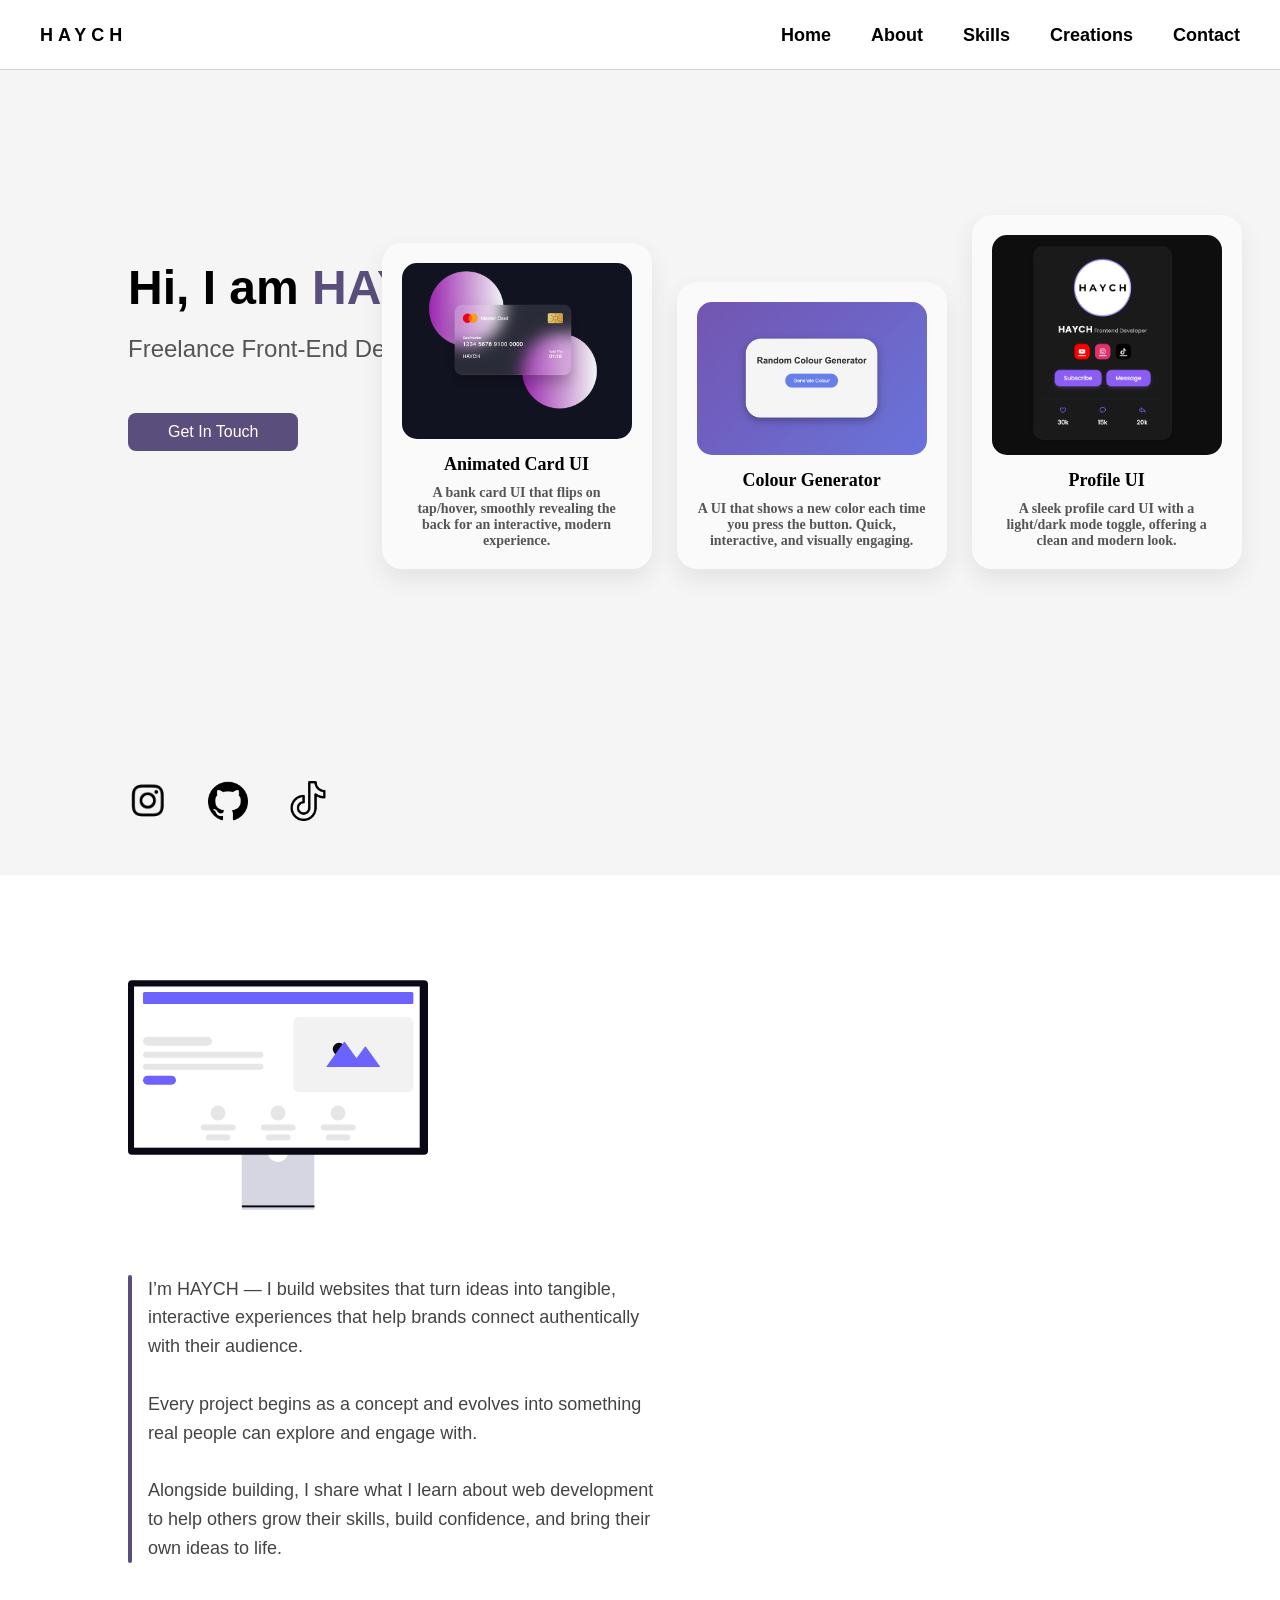
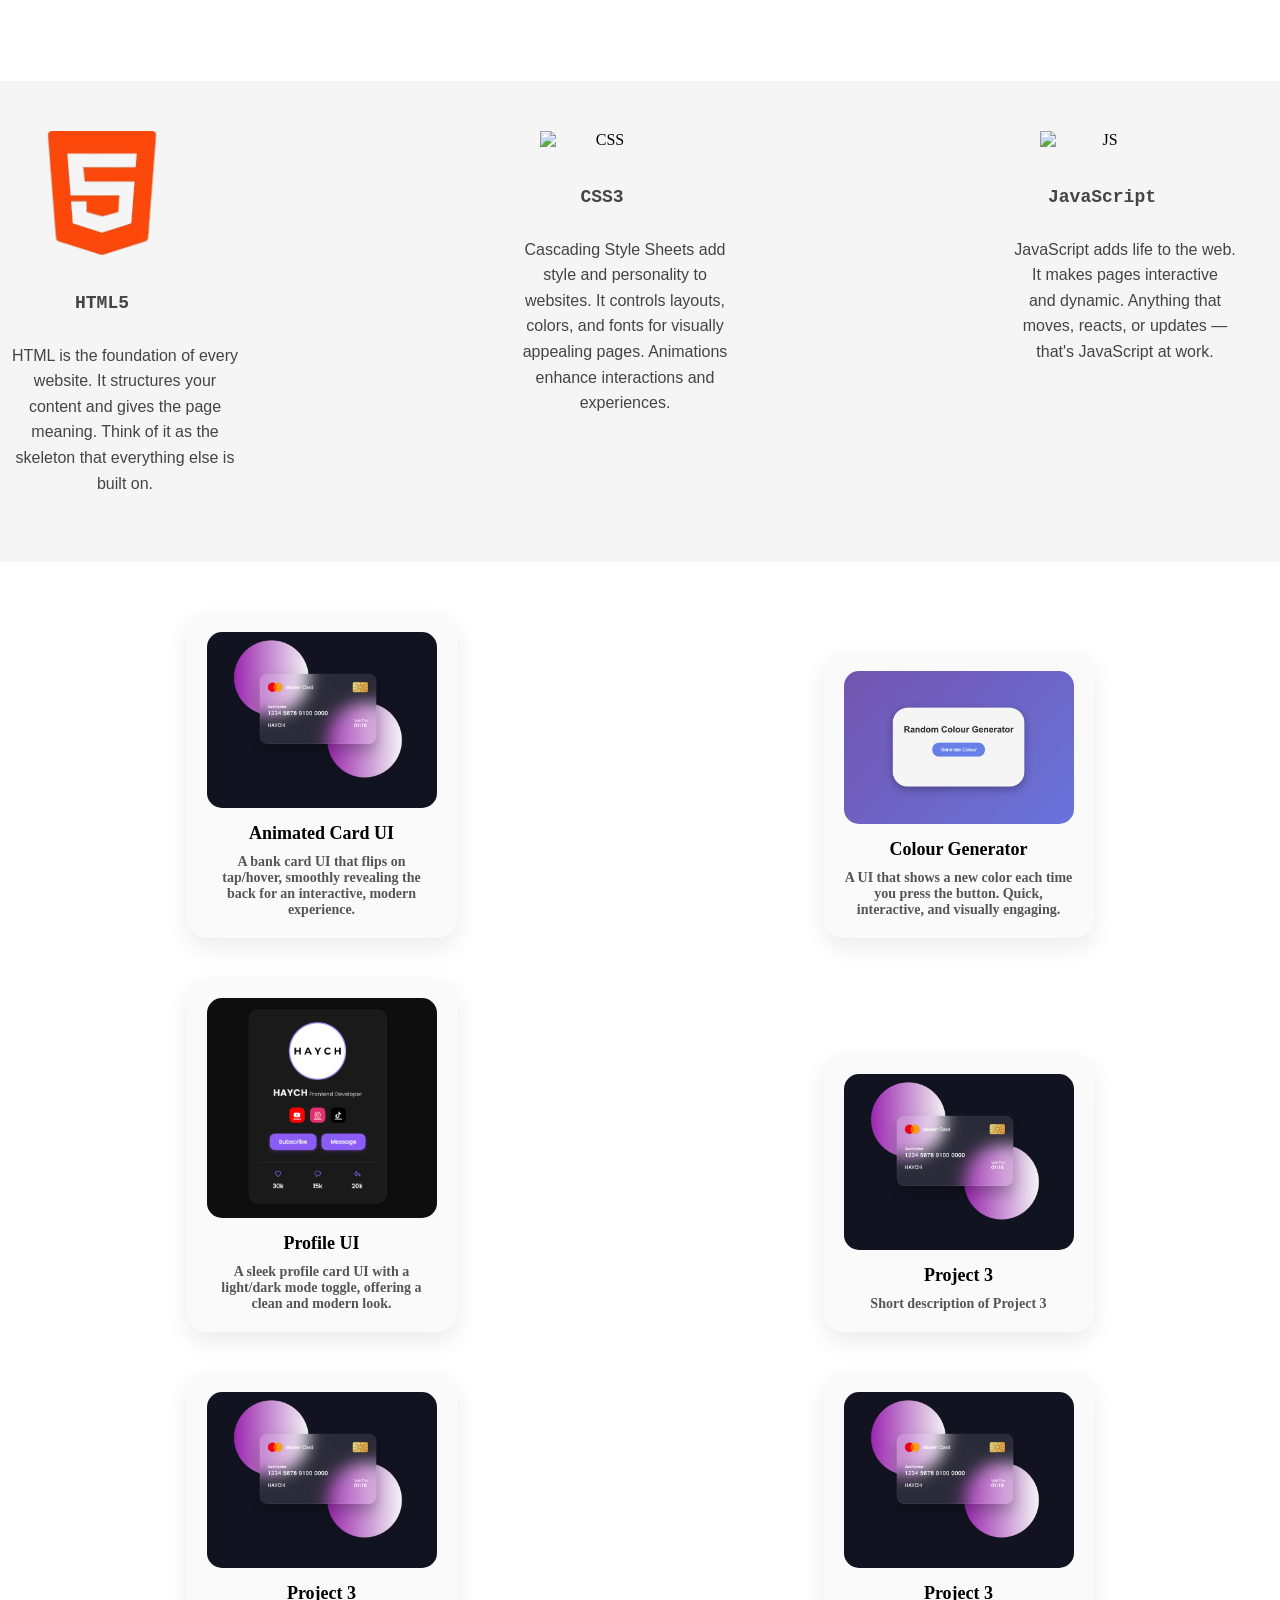
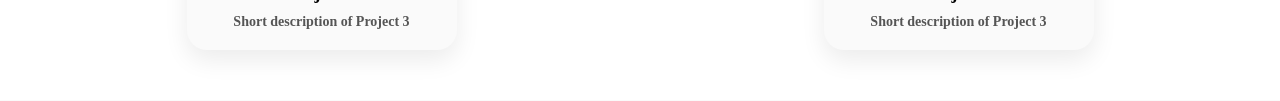
==== index.html @ c866b735 "reverted changes" ====
<!DOCTYPE html>
<html lang="en">
<head>
    <meta charset="UTF-8">
    <meta name="viewport" content="width=device-width, initial-scale=1.0">
    <link rel="stylesheet" href="styles.css">
    <title>Haych's Portfolio</title>
    <script src="script.js" defer></script>
</head>
<body>
    <nav class="navbar">
  <div class="logo">
   <a href="index.html"><div class="haych">HAYCH</div></a>
  </div>

  <ul class="nav-links">
    <li><a href="index.html">Home</a></li>
    <li><a href="#about">About</a></li>
    <li><a href="#skills">Skills</a></li>
    <li><a href="#creations">Creations</a></li>
    <li><a href="https://www.instagram.com/_.haychh1?igsh=MWJzdzMyZzEyemtieA%3D%3D&utm_source=qr">Contact</a></li>
  </ul>

  <!-- Mobile only -->
  <div class="hamburger">
    ☰
  </div>
</nav>

  <section id="hero">
  <div class="hero-text">
    <h1>Hi, I am <span style="color: #5A4E7C;">HAYCH</span></h1>
    <h2>Freelance Front-End Developer</h2>
    <a href=mailto:haychhh21@gmail.com class="contact-btn">Get In Touch</a>
  </div>

<section id="projects-section">
  <div class="projects-container">
    <div class="project-card">
      <a href="https://flipping-card-design.netlify.app/" target="_blank">
        <img src="/images/project1.png" alt="Project 1">
      </a>
      <h3>Animated Card UI</h3>
       <p>A bank card UI that flips on tap/hover, smoothly revealing the back for an interactive, modern experience.</p>
    </div>

    <div class="project-card">
      <a href="https://uicolourgen.netlify.app" target="_blank">
        <img src="/images/ui-colour-gen.png" alt="Project 2">
      </a>
      <h3>Colour Generator</h3>
       <p>A UI that shows a new color each time you press the button. Quick, interactive, and visually engaging.</p>
    </div>

    <div class="project-card">
      <a href="https://profile-cardui.netlify.app/" target="_blank">
        <img src="/images/project3.png" alt="Project 3">
      </a>
      <h3>Profile UI</h3>
       <p>A sleek profile card UI with a light/dark mode toggle, offering a clean and modern look.</p>
    </div>
  </div>
</section>

<section id="socials">
  <a href="https://www.instagram.com/_.haychh1?igsh=MWJzdzMyZzEyemtieA%3D%3D&utm_source=qr" target="_blank" class="social-icon">
    <img src="/images/ig.png" alt="Instagram">
  </a>
  <a href="https://github.com/haych21" target="_blank" class="social-icon">
    <img src="/images/github.png" alt="GitHub">
  </a>
  <a href="https://www.tiktok.com/@haychhh.1?_r=1&_t=ZN-91kSwAE8n1q" target="_blank" class="social-icon">
    <img src="/images/tiktok.png" alt="TikTok">
  </a>
</section>
</section>


<section id="about">
  <div class="about-container">

    <!-- LEFT SIDE ABOUT TEXT -->
    <div class="about-text">
      <img src="images/about.svg" alt="">

   <p>
    I’m HAYCH — I build websites that turn ideas into tangible,<br> 
    interactive experiences that help brands connect authentically<br> 
    with their audience.<br><br>

    Every project begins as a concept and evolves into something<br> real 
    people can explore and engage with.<br><br>

    Alongside building, I share what I learn about web development<br> to 
    help others grow their skills, build confidence, and bring their<br> 
    own ideas to life.
</p>
    </div>

    <!-- RIGHT SIDE: FINAL MISSION CARD -->
    <div class="about-card">
      <h3>My Mission</h3>
       <span class="ikigai">生き甲斐</span>
      <p>
        Creating tools, websites, and content that help people learn 
        real web development skills — empowering them to build 
        a life with more freedom, creativity, and possibilities.
        I aim to guide beginners, inspire brands to be 
        authentic, and foster a community of creators 
        who can confidently bring ideas to life. 
      </p>
    </div>
     
  </div>
  
</section>

<section id="skills">
  <div class="skills-inner">
    <div class="skill-block">
      <div class="skill-icon">
        <img src="images/html-5.png" alt="HTML">
        <p>HTML5</p>
      </div>
      <p class="skill-desc">HTML is the foundation of every website.
        It structures your content and gives the page meaning.
        Think of it as the skeleton that everything else is built on.
      </p>
    </div>

    <div class="skill-block">
      <div class="skill-icon">
        <img src="images/css-3.png" alt="CSS">
        <p>CSS3</p>
      </div>
      <p class="skill-desc">Cascading Style Sheets add style and personality to websites. 
        It controls layouts, colors, and fonts for visually appealing pages. 
        Animations enhance interactions and experiences.</p>
    </div>

    <div class="skill-block">
      <div class="skill-icon">
        <img src="images/js.png" alt="JS">
        <p>JavaScript</p>
      </div>
      <p class="skill-desc">JavaScript adds life to the web.
        It makes pages interactive<br> and dynamic.
        Anything that moves, reacts, or updates — that's JavaScript at work.
      </p>
    </div>
  </div>
</section>

<section id="creations">
  <div class="creations-container">
    <div class="creation-card">
      <a href="https://flipping-card-design.netlify.app/" target="_blank">
        <img src="/images/project1.png" alt="Project 1">
      </a>
      <h3>Animated Card UI</h3>
       <p>A bank card UI that flips on tap/hover, smoothly revealing the back for an interactive, modern experience.</p>
    </div>

    <div class="creation-card">
      <a href="https://uicolourgen.netlify.app" target="_blank">
        <img src="/images/ui-colour-gen.png" alt="Project 2">
      </a>
      <h3>Colour Generator</h3>
       <p>A UI that shows a new color each time you press the button. Quick, interactive, and visually engaging.</p>
    </div>

    <div class="creation-card">
      <a href="https://profile-cardui.netlify.app/" target="_blank">
        <img src="images/project3.png" alt="Project 3">
      </a>
      <h3>Profile UI</h3>
        <p>A sleek profile card UI with a light/dark mode toggle, offering a clean and modern look.</p>
    </div>

    <div class="creation-card">
      <a href="https://project3.com" target="_blank">
        <img src="images/project1.png" alt="Project 3">
      </a>
      <h3>Project 3</h3>
      <p>Short description of Project 3</p>
    </div>

    <div class="creation-card">
      <a href="https://project3.com" target="_blank">
        <img src="images/project1.png" alt="Project 3">
      </a>
      <h3>Project 3</h3>
      <p>Short description of Project 3</p>
    </div>

    <div class="creation-card">
      <a href="https://project3.com" target="_blank">
        <img src="images/project1.png" alt="Project 3">
      </a>
      <h3>Project 3</h3>
      <p>Short description of Project 3</p>
    </div>

  </div>
</section>


<script>
/* ---------------------------------
   HAMBURGER MENU TOGGLE
----------------------------------*/
document.addEventListener('DOMContentLoaded', () => {
  const hamburger = document.querySelector('.hamburger');
  const navLinks = document.querySelector('.nav-links');

  hamburger.addEventListener('click', () => {
    navLinks.classList.toggle('mobile-active');
  });
});

/* ---------------------------------
   PROJECT CARD HOVER EFFECT
----------------------------------*/
const cards = document.querySelectorAll('.project-card');

cards.forEach(card => {
  card.addEventListener('mouseenter', () => {
    cards.forEach(c => c.style.opacity = (c === card ? '1' : '0.6'));
    card.style.transform = 'scale(1.05)';
    card.style.boxShadow = '0 20px 50px rgba(90, 78, 124, 0.5)';
  });

  card.addEventListener('mouseleave', () => {
    cards.forEach(c => c.style.opacity = '1');
    card.style.transform = 'scale(1)';
    card.style.boxShadow = '0 10px 25px rgba(0,0,0,0.08)';
  });

});

/* ---------------------------------
   ABOUT SECTION SCROLL + HOVER (Bidirectional)
----------------------------------*/
const rightCard = document.querySelector('.about-card');
const leftText = document.querySelector('.about-text p');
const aboutImage = document.querySelector('.about-text img');

let isHovering = false;

function updateRightCardTransform() {
  const scrollX = rightCard.dataset.scrollState === "in" ? 0 : 50;
  const hoverY = isHovering ? -10 : 0;
  const scale = isHovering ? 1.05 : 1;
  rightCard.style.transform = `translateX(${scrollX}px) translateY(${hoverY}px) scale(${scale})`;
}

const observerOptions = { threshold: 0.2 };

const aboutObserver = new IntersectionObserver(entries => {
  entries.forEach(entry => {
    const target = entry.target;

    if(entry.isIntersecting){
      if(target === leftText){
        target.style.opacity = "1";
        target.style.transform = "translateX(0)";
        target.style.transition = "transform 0.6s ease, opacity 0.6s ease";
      }

      if(target === aboutImage){
        target.style.opacity = "1";
        target.style.transform = "translateY(0)";
        target.style.transition = "transform 0.6s ease, opacity 0.6s ease";
      }

      if(target === rightCard){
        rightCard.dataset.scrollState = "in";
        rightCard.style.opacity = "1";
      }

    } else {
      if(target === leftText){
        target.style.opacity = "0";
        target.style.transform = "translateX(-50px)";
      }

      if(target === aboutImage){
        target.style.opacity = "0";
        target.style.transform = "translateY(-30px)";
      }

      if(target === rightCard){
        rightCard.dataset.scrollState = "out";
        rightCard.style.opacity = "0";
      }
    }

    updateRightCardTransform();
  });
}, observerOptions);

aboutObserver.observe(rightCard);
aboutObserver.observe(leftText);
aboutObserver.observe(aboutImage);

rightCard.addEventListener('mouseenter', () => {
  isHovering = true;
  rightCard.style.boxShadow = '0 20px 50px rgba(90, 78, 124, 0.5)';
  updateRightCardTransform();
});

rightCard.addEventListener('mouseleave', () => {
  isHovering = false;
  rightCard.style.boxShadow = '0 10px 25px rgba(0,0,0,0.1)';
  updateRightCardTransform();
});

/* ---------------------------------
   SKILLS SECTION ANIMATION + HOVER
----------------------------------*/
const skillBlocks = document.querySelectorAll('.skill-block');

skillBlocks.forEach(block => {
  const icon = block.querySelector('.skill-icon');
  const desc = block.querySelector('.skill-desc');

  icon.style.opacity = "0";
  icon.style.transform = "translateY(50px)";
  icon.style.transition = "transform 0.6s ease, opacity 0.6s ease";

  if(desc){
    desc.style.opacity = "0";
    desc.style.transform = "translateY(50px)";
    desc.style.transition = "transform 0.6s ease, opacity 0.6s ease";
  }

  const observer = new IntersectionObserver(entries => {
    entries.forEach(entry => {
      if(entry.isIntersecting){
        icon.style.opacity = "1";
        icon.style.transform = "translateY(0)";
        if(desc){
          desc.style.opacity = "1";
          desc.style.transform = "translateY(0)";
        }
      } else {
        icon.style.opacity = "0";
        icon.style.transform = "translateY(50px)";
        if(desc){
          desc.style.opacity = "0";
          desc.style.transform = "translateY(50px)";
        }
      }
    });
  }, { threshold: 0.2 });

  observer.observe(block);

  icon.addEventListener('mouseenter', () => {
    icon.style.transform = "translateY(-10px) scale(1.05)";
  });

  icon.addEventListener('mouseleave', () => {
    icon.style.transform = "translateY(0) scale(1)";
  });
});

/* ---------------------------------
   CREATIONS SECTION ANIMATION (LEFT & RIGHT) + HOVER
----------------------------------*/
const creationCards = document.querySelectorAll('.creation-card');

// Track hover state for each card
const creationHover = new Map();

creationCards.forEach((card, index) => {
  // Initial state: move odd cards from left, even cards from right
  card.style.opacity = "0";
  card.dataset.baseTransform = (index % 2 === 0) ? "translateX(-50px)" : "translateX(50px)";
  card.style.transform = card.dataset.baseTransform;
  card.style.transition = "transform 0.6s ease, opacity 0.6s ease";

  // Initialize hover state
  creationHover.set(card, false);

  // Hover effect
  card.addEventListener('mouseenter', () => {
    creationHover.set(card, true);
    const base = card.dataset.baseTransform;
    card.style.transform = `${base} scale(1.05)`;
    card.style.boxShadow = '0 20px 50px rgba(90, 78, 124, 0.5)';
  });

  card.addEventListener('mouseleave', () => {
    creationHover.set(card, false);
    const base = card.dataset.baseTransform;
    card.style.transform = `${base} scale(1)`;
    card.style.boxShadow = '0 10px 25px rgba(0,0,0,0.08)';
  });
});

// IntersectionObserver for scroll animations
const creationsObserver = new IntersectionObserver(entries => {
  entries.forEach(entry => {
    const card = entry.target;
    const idx = Array.from(creationCards).indexOf(card);
    const base = (idx % 2 === 0) ? "translateX(-50px)" : "translateX(50px)";

    if(entry.isIntersecting){
      card.dataset.baseTransform = "translateX(0)";
      const isHovering = creationHover.get(card);
      card.style.opacity = "1";
      card.style.transform = isHovering ? "translateX(0) scale(1.05)" : "translateX(0) scale(1)";
    } else {
      card.dataset.baseTransform = base;
      const isHovering = creationHover.get(card);
      card.style.opacity = "0";
      card.style.transform = isHovering ? `${base} scale(1.05)` : `${base} scale(1)`;
    }
  });
}, { threshold: 0.2 });

creationCards.forEach(card => creationsObserver.observe(card));

/* ---------------------------------
   INITIAL SETUP
----------------------------------*/
rightCard.dataset.scrollState = "out";
rightCard.style.opacity = "0";
rightCard.style.transition = "transform 0.4s ease, opacity 0.6s ease, box-shadow 0.3s ease";

leftText.style.opacity = "0";
leftText.style.transform = "translateX(-50px)";
aboutImage.style.opacity = "0";
aboutImage.style.transform = "translateY(-30px)";
</script>

</body>
</html>
---- styles.css ----
html, body {
  margin: 0;
  padding: 0;
  overflow-x: hidden;  /* prevent horizontal scroll */
  background-color:#fafafa;
}

/* NAVBAR STYLING */
.navbar {
  width: 100%;
  height: 70px;
  display: flex;
  align-items: center;
  justify-content: space-between;
  padding: 0 40px;
  box-sizing: border-box;
  background: #fff;
  position: relative;  /* needed for pseudo-element */
}

.navbar::after {
  content: "";
  position: absolute;
  bottom: 0;
  left: 0%;      /* distance from left edge */
  right: 0%;     /* distance from right edge */
  height: 1px;   /* thickness of the line */
  background: #d1d1d1;
}

.haych {
  font-size: 18px;
  font-weight: 700;
  color: #000; /* black */
  font-family: 'Poppins', sans-serif; /* optional clean font */
  letter-spacing: 5px;
}

.logo a{
    text-decoration: none;
}

.nav-links {
  display: flex;
  gap: 40px;
  list-style: none;
}

.nav-links a {
  text-decoration: none;
  color: #000;
  font-size: 18px;
  font-weight: 700;
  font-family: 'Poppins', sans-serif;
  position: relative;
}

.nav-links a::after {
  content: "";
  position: absolute;
  left: 0;
  bottom: -6px;
  width: 0%;
  height: 2px;
  background: #5A4E7C;
  transition: 0.3s ease;
}

.nav-links a:hover::after {
  width: 100%;
}

#hero {
  position: relative;        /* reference for absolute positioning */
  display: flex;
  flex-direction: column;    /* keep text stacked vertically */
  align-items: flex-start;   /* left-align text */
  justify-content: flex-start;
  padding-left: 10%;
  padding-top: 150px;
  background-color: #f5f5f5;
  color: #000;
}

#hero::after {
  content: "";
  display: block;
  height: 50px; /* adjust as needed */
 background: linear-gradient(to bottom, #f5f5f5 0%, #fff 100%);
}

.hero-text h1 {
  font-size: 48px;
  margin-bottom: 10px;
  font-family: 'Poppins', sans-serif;
}

.hero-text h2 {
  font-size: 24px;
  font-weight: 400;
  color: #555; /* slightly muted */
  font-family: 'Poppins', sans-serif;
}

.contact-btn {
  display: inline-block;
  margin-top: 30px;
  padding: 10px 40px;
  border-radius: 8px;        /* slightly rounded corners */
  border: none;
  background-color: #5A4E7C;
  color: #fff;
  font-size: 16px;
  cursor: pointer;
  transition: background 0.3s;
  text-decoration: none;
  font-family: 'Poppins', sans-serif;
  transition: background-color 0.3s ease, transform 0.3s ease;
}

.contact-btn:hover {
  background-color:  #6A5E96;
  transform: translateY(-8px);
}

#projects-section {
  width: 100%;
  display: flex;
  justify-content: flex-end; /* align to right */
  padding: 50px 3% 80px 0;   /* top padding smaller */
}

.projects-container {
  position: absolute;        /* float on top of hero without affecting text */
  top: 40%;                  /* vertically center relative to hero */
  right: 3%;                 /* distance from right edge */
  transform: translateY(-50%);
  display: flex;             /* horizontal layout */
  gap: 25px;                 /* space between cards */
}

.project-card {
  width: 230px;           /* keep width fixed */
  height: auto;            /* let it grow/shrink with content */
  background-color:#fafafa;
  border-radius: 20px;
  padding: 20px;
  box-shadow: 0 10px 25px rgba(0,0,0,0.08);
  margin-top: auto;

  display: flex;
  flex-direction: column;
  align-items: center;
  transition: transform 0.3s ease, box-shadow 0.3s ease, opacity 0.3s ease;
}

.project-card:hover {
  transform: scale(1.08);
  z-index: 10;  /* bring hovered card forward */
}

.project-card a {
  display: block;        /* link wraps image */
  width: 100%;
}

.project-card a img {
  display: block;
  width: 100%;           /* fill card width */
  height: auto;          /* maintain aspect ratio */
  max-height: 220px;     /* limit image height */
  object-fit: cover;
  border-radius: 15px;
  margin-bottom: 15px;
}

.project-card h3 {
  margin: 0 0 10px 0;
  font-size: 18px;
  font-weight: 700;
  text-align: center;
}

.project-card p {
  margin: 0;
  font-size: 14px;
  font-weight: bold;
  color: #555;
  text-align: center;
}

#socials {
  display: flex;
  gap: 40px;
  justify-content: center; /* center horizontally */
  align-items: center;
  margin-top: 200px;       /* space from content above */
}

#socials a {
  display: inline-block;
  transition: transform 0.3s ease, opacity 0.3s ease;
}

#socials a:hover {
  transform: scale(1.2);   /* slightly enlarge on hover */
}

#socials img {
  width: 40px;             /* size of icon */
  height: 40px;
  object-fit: contain;
}

/* About Page*/

#about {
  width: 100%;
  padding: 100px 10%;
  background: #fff;
}


.about-container {
  display: flex;
  justify-content: space-between;
  align-items: center;   /* vertically center both sides */
  gap: 60px;
  position: relative;
}

.about-text img{
  width: 300px;
  height: 300px;
    display: block;
  margin-bottom: 30px;   /* space between image and text */
  position: relative;
  top: -30px;    
  
}

.about-text p {
  position: relative;        /* make pseudo-element relative to paragraph only */
  font-size: 18px;
  line-height: 1.6;
  color: #444;
  font-family: 'Poppins', sans-serif;
  margin-top: -30px;          /* space from image above */
  padding-left: 20px;        /* space between line and text */
}

.about-text p::before {
  content: "";
  position: absolute;
  left: 0;                   /* line at the very left of paragraph */
  top: 0;
  width: 4px;                /* line thickness */
  height: 100%;              /* full height of paragraph only */
  background-color: #5A4E7C; /* purple accent */
  border-radius: 2px;
}

.about-card {
  width: 500px;
  background-color: #fff;
  padding: 30px 25px;
  border-radius: 20px;
  box-shadow: 0 15px 35px rgba(0,0,0,0.1);

  display: flex;
  flex-direction: column;
  justify-content: center;
  text-align: center;

  position: absolute;
  top: 50%;
  right: 15%;
}


.about-card h3 {
  font-size: 22px;
  margin-bottom: 15px;
  color: #5A4E7C;                  /* same purple accent as mission line */
  font-family: 'Poppins', sans-serif;
}

.about-card .ikigai {
  font-size: 14px;               /* small and subtle */
  color: #888;                   /* muted grey */
  display: block;                /* ensures it sits on its own line */
  margin-bottom: 0;           /* space between ikigai and paragraph */
  font-family: 'Noto Sans JP', sans-serif; /* clean Japanese font */
}

.about-card p {
  font-size: 16px;
  line-height: 1.5;
  color: #555;
  font-family: 'Poppins', sans-serif;
}

/* Skills Page*/
/* ------------------------------
   SKILLS SECTION FIXED
-------------------------------*/
#skills {
  width: 100%;
  padding: 50px 0;              /* vertical padding only */
  background-color: #f5f5f5;    /* now fills full width */
}

.skills-inner {
  display: flex;
  justify-content: space-between;
  width: 100%;
  max-width: 1200px;             /* constraint on inner container */
  margin: 0 auto;                /* center the content */
  padding: 0 10px;               /* horizontal breathing room */
}

.skill-block {
  text-align: center;
  max-width: 200px;
}

.skill-icon {
  display: flex;
  flex-direction: column;
  align-items: center;
  gap: 20px;
  width: 124px;
  cursor: pointer;
  opacity: 0;
  transform: translateY(50px);
  border-radius: 15px;
  background: transparent;
  box-shadow: none;
  transition: transform 0.4s ease, opacity 0.4s ease;
}

.skill-icon:hover {
  transform: translateY(-10px) scale(1.05);
}

.skill-icon img {
  width: 100%;
  height: 100%;
  object-fit: contain;
}

.skill-icon p {
  font-weight: bold;
  font-size: 18px;
  text-align: center;
  color: #444;
  font-family: monospace;
  transition: color 0.3s ease;
}

.skill-desc {
  font-family: 'Poppins', sans-serif;
  font-size: 16px;
  color: #444;
  line-height: 1.6;
  margin-top: 12px;
  text-align: center;
  max-width: 230px;              /* allows text to breathe without affecting icon */
  margin-left: -30px;
}



/* Creations Page*/

#creations {
  width: 100%;
  padding: 50px 10%;       /* breathing room on sides */
  background-color: #fff;
  box-sizing: border-box;
}

.creations-container {
  display: grid;                              /* grid layout */
  grid-template-columns: repeat(auto-fit, minmax(230px, 1fr)); /* responsive columns */
   gap: 40px 250px;                               /* spacing between cards */
  justify-items: center;                       /* center each card in its column */
  max-width: 1200px;                           /* optional max width */
  margin: 0 auto;                              /* center container on page */
}

.creation-card {
  width: 230px;                                /* fixed width */
  background-color: #fafafa;
  border-radius: 20px;
  padding: 20px;
  box-shadow: 0 10px 25px rgba(0,0,0,0.08);
  margin-top: auto;

  display: flex;
  flex-direction: column;
  align-items: center;
  transition: transform 0.3s ease, box-shadow 0.3s ease, opacity 0.3s ease;
}

.creation-card:hover {
  transform: scale(1.08);
  z-index: 10;  /* bring hovered card forward */
}

.creation-card a {
  display: block;
  width: 100%;
}

.creation-card a img {
  display: block;
  width: 100%;
  height: auto;
  max-height: 220px;
  object-fit: cover;
  border-radius: 15px;
  margin-bottom: 15px;
}

.creation-card h3 {
  margin: 0 0 10px 0;
  font-size: 18px;
  font-weight: 700;
  text-align: center;
}

.creation-card p {
  margin: 0;
  font-size: 14px;
  color: #555;
  text-align: center;
  font-weight: bold;
}

/* Hamburger hidden on desktop */
.hamburger {
  display: none;
  font-size: 28px;
  cursor: pointer;
  color: #000; /* black hamburger if shown */
}


@media (max-width: 1024px) {

  .nav-links {
    display: none;
    flex-direction: column;
    gap: 20px;
    background-color: #fff;
    position: absolute;
    top: 70px;
    left: 0;
    width: 100%;
    padding: 20px;
    box-shadow: 0 5px 15px rgba(0,0,0,0.1);
    z-index: 999; /* ensure it’s on top */
  }

  .nav-links.mobile-active {
    display: flex;
  }

  .hamburger {
    display: block;
    cursor: pointer;
    font-size: 28px;
    color: #000;
    position: relative;
    z-index: 1000; /* always on top */
  }

    #hero {
    padding-left: 5%;       /* reduce padding */
    padding-top: 100px;     /* smaller top space */
    align-items: center;    /* center text on mobile */
    text-align: center;
  }

  .hero-text h1 {
    font-size: 32px;        /* smaller heading */
  }

  .hero-text h2 {
    font-size: 18px;        /* smaller subheading */
  }

  .contact-btn {
    padding: 10px 25px;     /* smaller button */
    font-size: 14px;
  }

  /* Projects container adjustments */
  #projects-section {
    justify-content: center;  /* center cards below text */
    padding: 30px 5% 50px 5%;
  }

  .projects-container {
    position: static;        /* remove absolute positioning */
    transform: none;
    flex-wrap: wrap;         /* wrap cards to next line if needed */
    gap: 15px;
    margin-top: 30px;
    display: flex;
    justify-content: center;
  }

  .project-card {
    width: 80%;             /* two cards per row on mobile */
    max-width: 300px;
  }

  /* Reduce social icons spacing */
  #socials {
    gap: 40px;
    margin-top: 100px;
  }

  #socials img {
    width: 30px;
    height: 30px;
  }

#about {
  padding: 40px 5%;        /* slightly smaller padding for very small screens */
  box-sizing: border-box;  /* include padding in width calculation */
  width: 100%;             /* ensure container fits screen */
}

.about-container {
  flex-direction: column;
  align-items: center;
  gap: 25px;               /* reduce vertical gap for small screens */
  width: 100%;
  box-sizing: border-box;
}

.about-text {
  width: 100%;             /* full width */
  box-sizing: border-box;
  padding: 0 5px;          /* small horizontal padding */
}

.about-text img {
  width: 160px;            /* smaller image so text and card fit */
  height: 160px;
  margin-bottom: 15px;
  top: 0;
}

.about-text p {
  margin: 0;
  padding: 0;              /* remove all left padding */
  text-align: center;
  font-size: 14px;
  line-height: 1.6;
  max-width: 100%;         /* no overflow */
  box-sizing: border-box;
  word-break: break-word;  /* force wrapping if necessary */
}

.about-text p::before {
  display: none;           /* hide vertical line */
}

.about-card {
  width: 95%;
  max-width: 340px;        /* slightly smaller than before */
  padding: 20px;
  margin: 0 auto;
  text-align: center;
  position: static;
  box-sizing: border-box;
}

.about-card h3 {
  font-size: 18px;
}

.about-card p {
  font-size: 14px;
  line-height: 1.6;
}

  .skills-inner {
    flex-direction: column;    /* stack skills vertically */
    align-items: center;       /* center all blocks */
    gap: 40px;                 /* spacing between skills */
    padding: 0 20px;           /* add horizontal breathing room */
  }

  .skill-block {
    max-width: 90%;
    text-align: center;       /* center text */
    display: flex;
    flex-direction: column;   /* stack icon + text vertically */
    align-items: center;      /* center icon horizontally */
    gap: 15px;                /* spacing between icon and text */
    margin: 0 auto;           /* center the block itself */
  }

  .skill-icon {
    width: 100px;             /* smaller icons for mobile */
    display: flex;
    justify-content: center;   /* center image horizontally */
    align-items: center;
  }

  .skill-icon img {
    width: 100%;              /* fill the icon container */
    height: auto;             /* maintain aspect ratio */
    display: block;           /* remove inline spacing issues */
  }
  
  .skill-desc {
    max-width: 100%;            /* fill available space */
    margin-left: 0;             /* remove negative margin */
    font-size: 15px;            /* slightly smaller text for mobile */
  }

}

@media (max-width: 400px) {

    /* ---------- NAV ---------- */
    .haych {
    font-size: 16px;
    letter-spacing: 3px;
  }

  .nav-links a {
    font-size: 16px;
  }

  /* ---------- HERO ---------- */
  .hero-text h1 {
    font-size: 26px;
    line-height: 1.2;
  }

  .hero-text h2 {
    font-size: 16px;
    line-height: 1.4;
  }

  .contact-btn {
    font-size: 14px;
    padding: 10px 22px;
  }

  /* ---------- PROJECT CARDS ---------- */
  .project-card h3 {
    font-size: 16px;
  }

  .project-card p {
    font-size: 13px;
  }

  /* ---------- ABOUT ---------- */
  .about-text p {
    font-size: 14px;
    line-height: 1.7;
  }

  .about-card h3 {
    font-size: 18px;
  }

  .about-card p {
    font-size: 14px;
  }

  /* ---------- SKILLS ---------- */
  .skill-icon p {
    font-size: 16px;
  }

  .skill-desc {
    font-size: 14px;
    line-height: 1.6;
  }
}
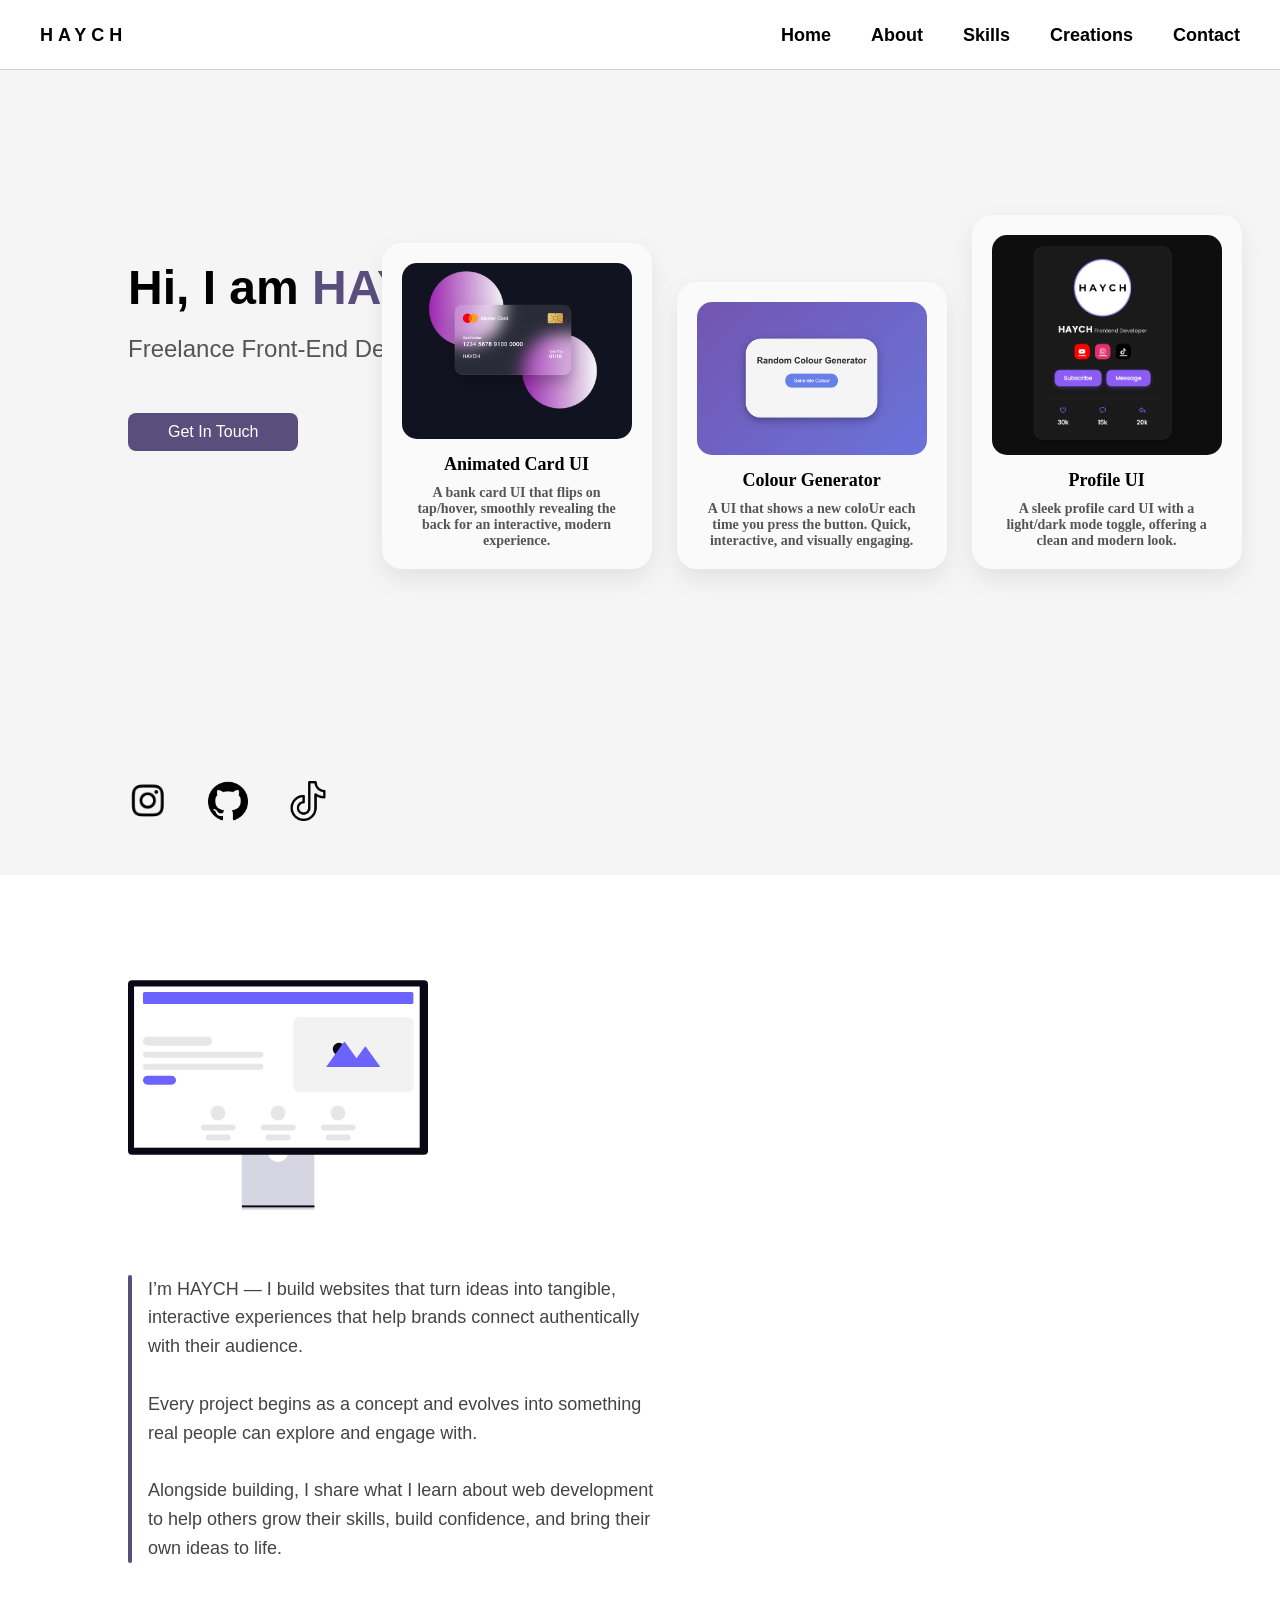
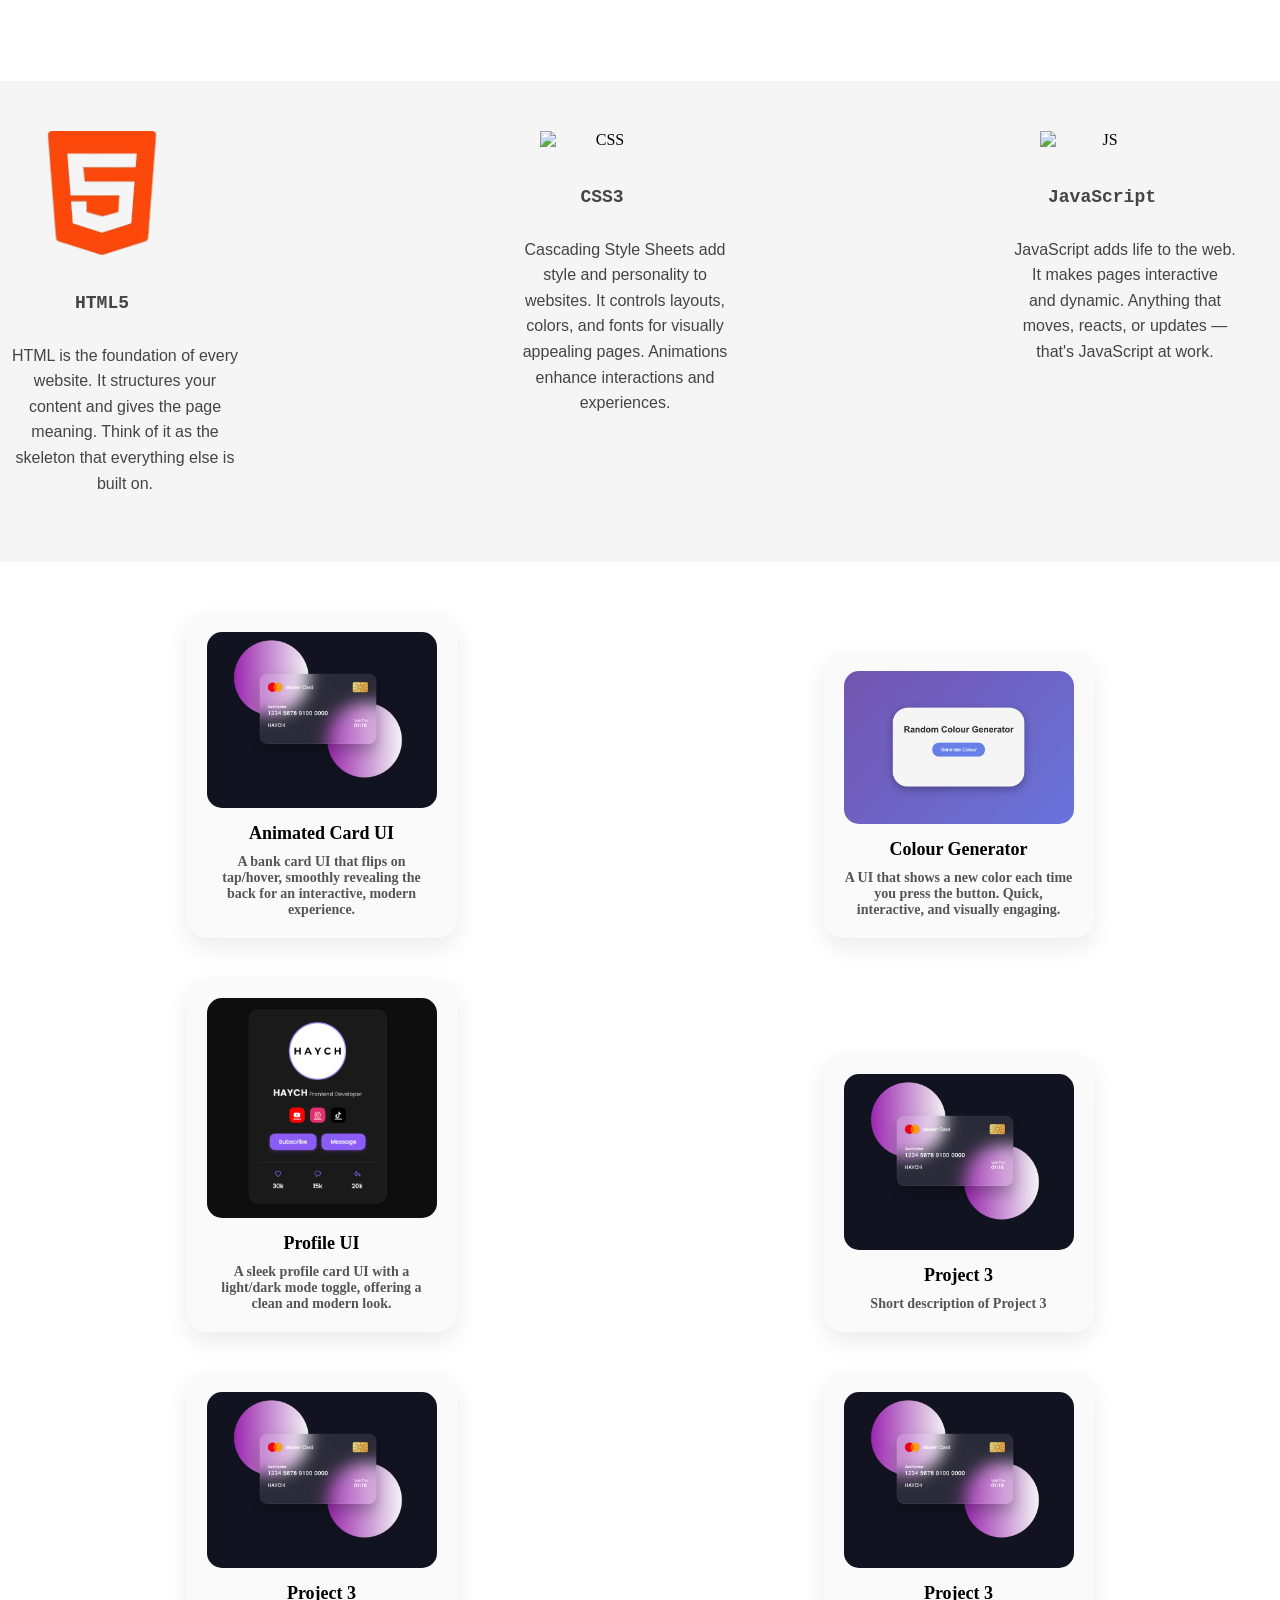
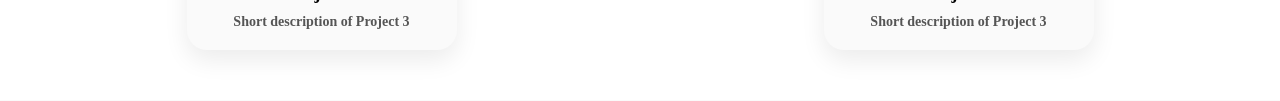
==== commit 5a3168e0: "typo correction" ====
--- a/index.html
+++ b/index.html
@@ -49,7 +49,7 @@
         <img src="/images/ui-colour-gen.png" alt="Project 2">
       </a>
       <h3>Colour Generator</h3>
-       <p>A UI that shows a new color each time you press the button. Quick, interactive, and visually engaging.</p>
+       <p>A UI that shows a new coloUr each time you press the button. Quick, interactive, and visually engaging.</p>
     </div>
 
     <div class="project-card">
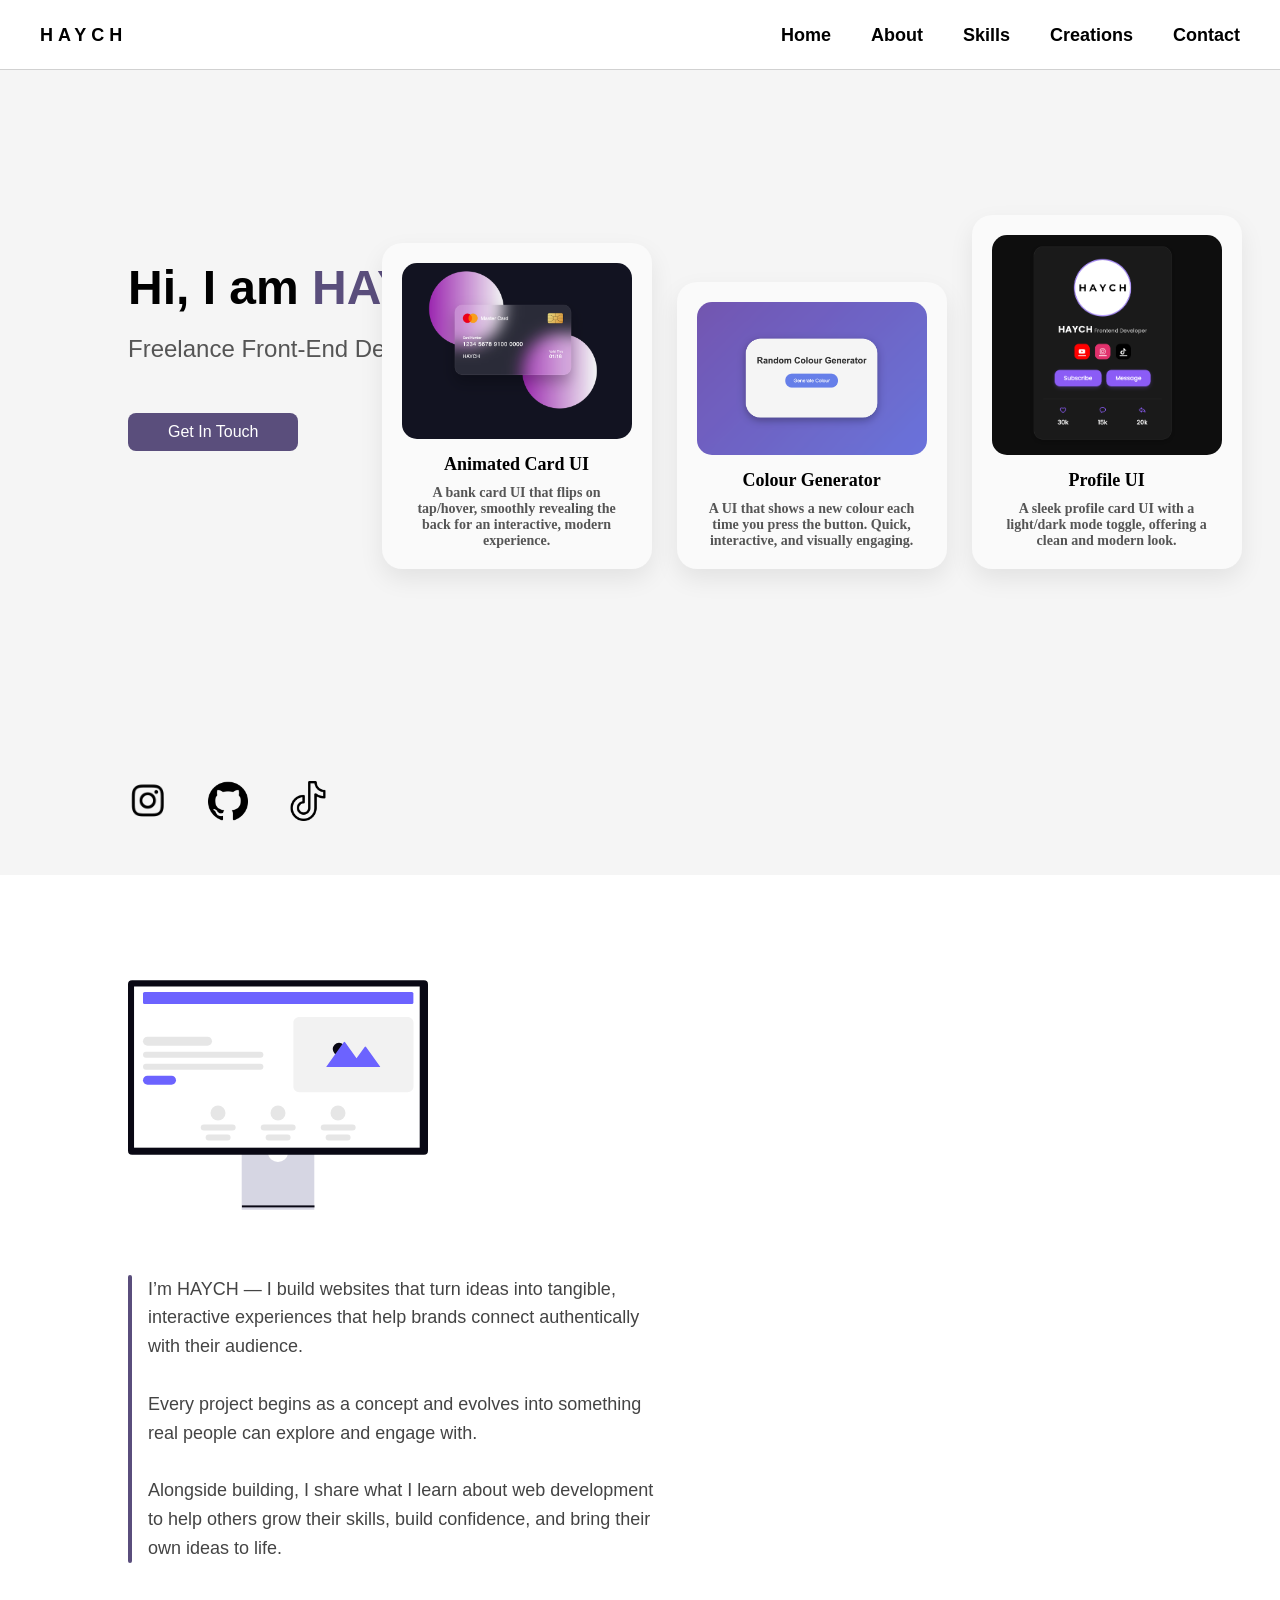
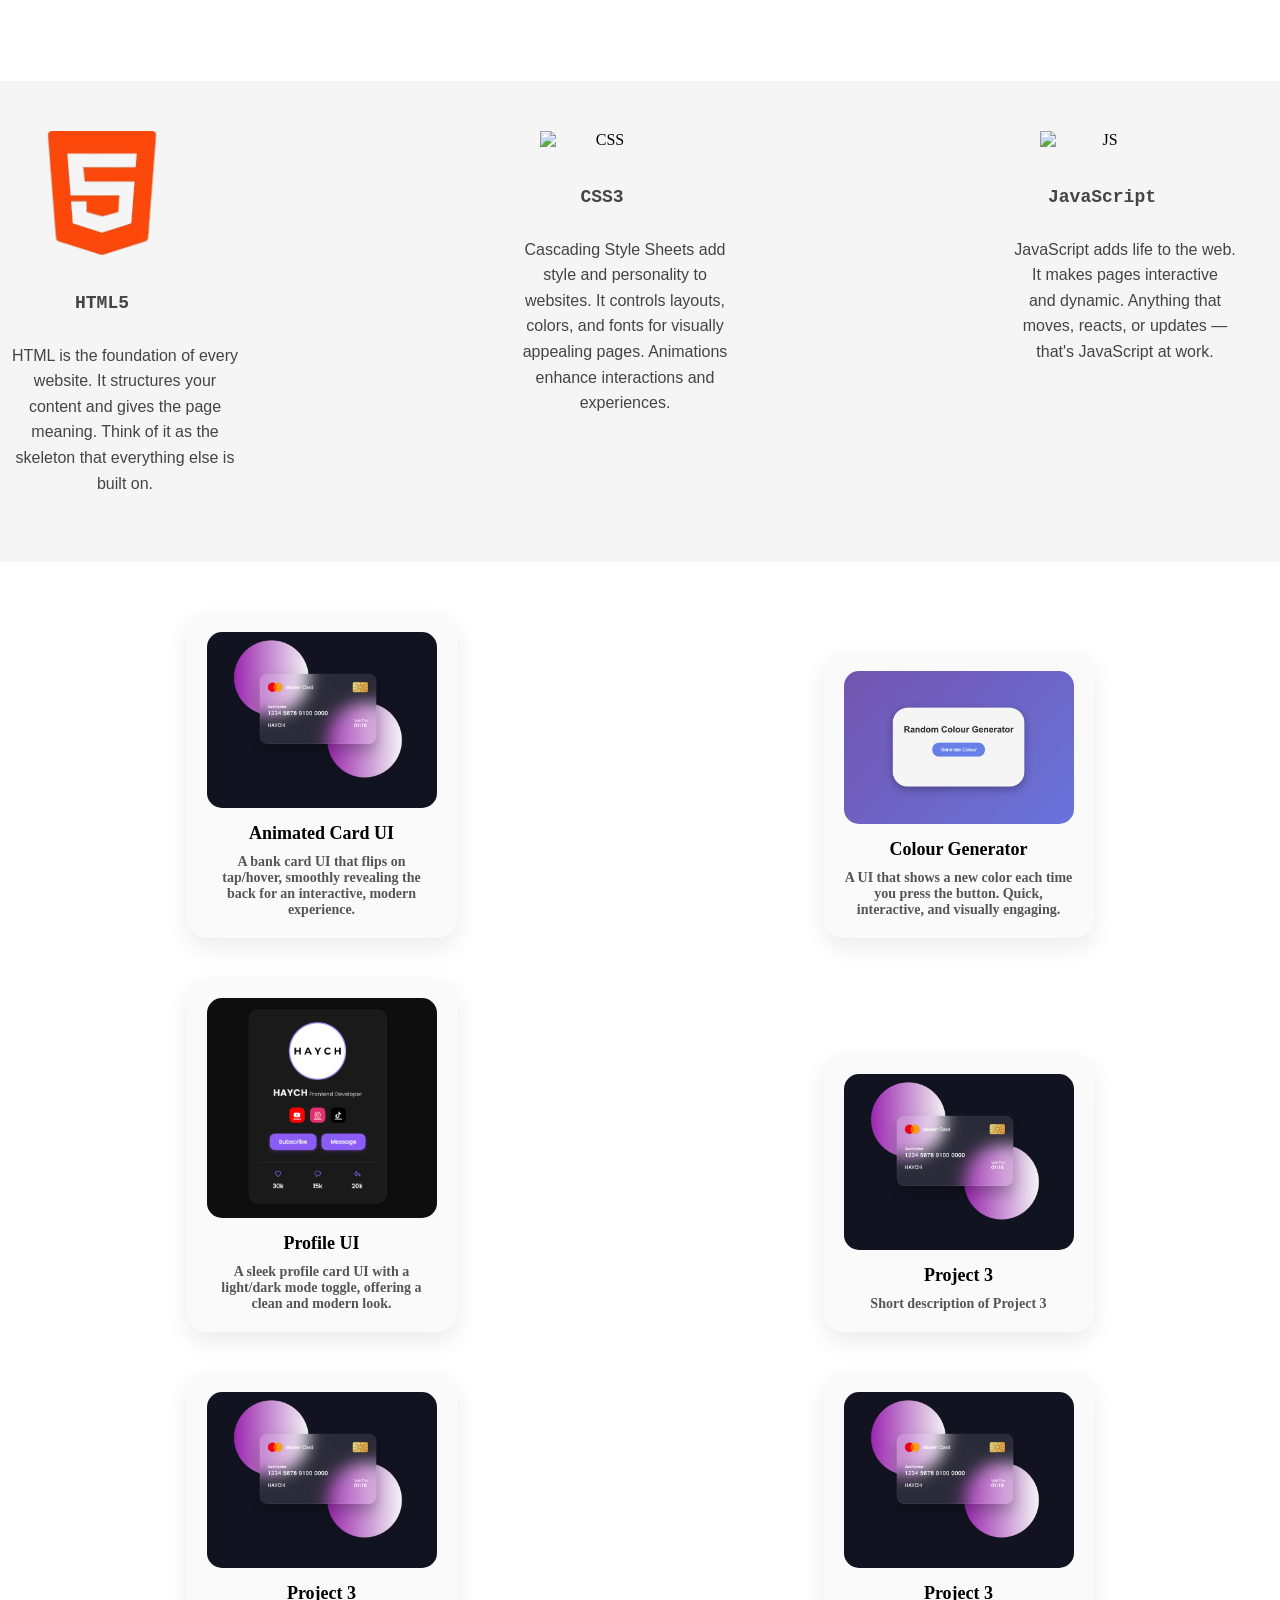
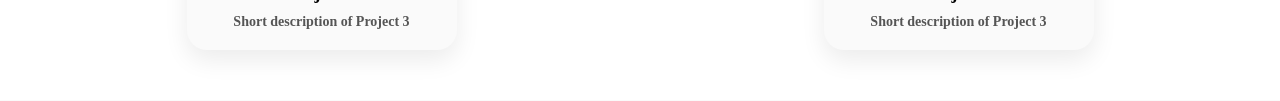
==== commit 7e16a6ee: "typo change v2" ====
--- a/index.html
+++ b/index.html
@@ -49,7 +49,7 @@
         <img src="/images/ui-colour-gen.png" alt="Project 2">
       </a>
       <h3>Colour Generator</h3>
-       <p>A UI that shows a new coloUr each time you press the button. Quick, interactive, and visually engaging.</p>
+       <p>A UI that shows a new colour each time you press the button. Quick, interactive, and visually engaging.</p>
     </div>
 
     <div class="project-card">
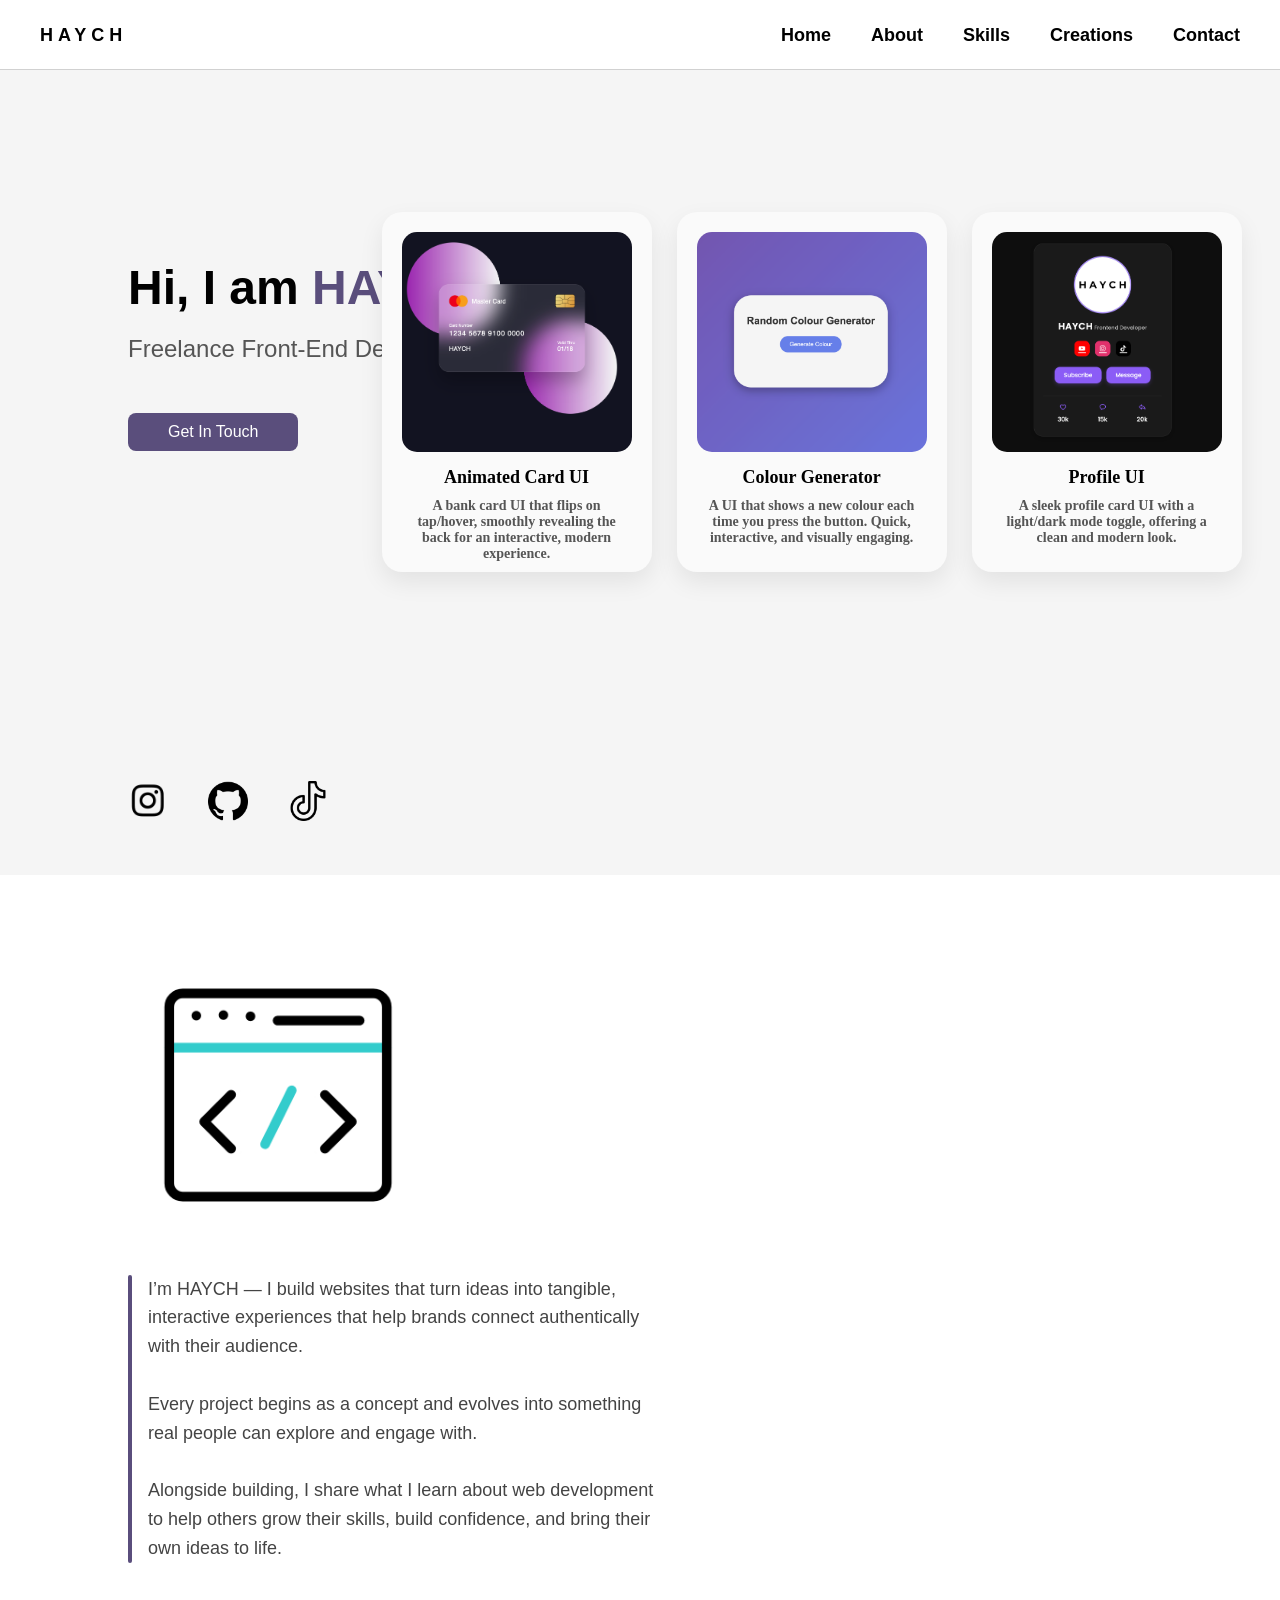
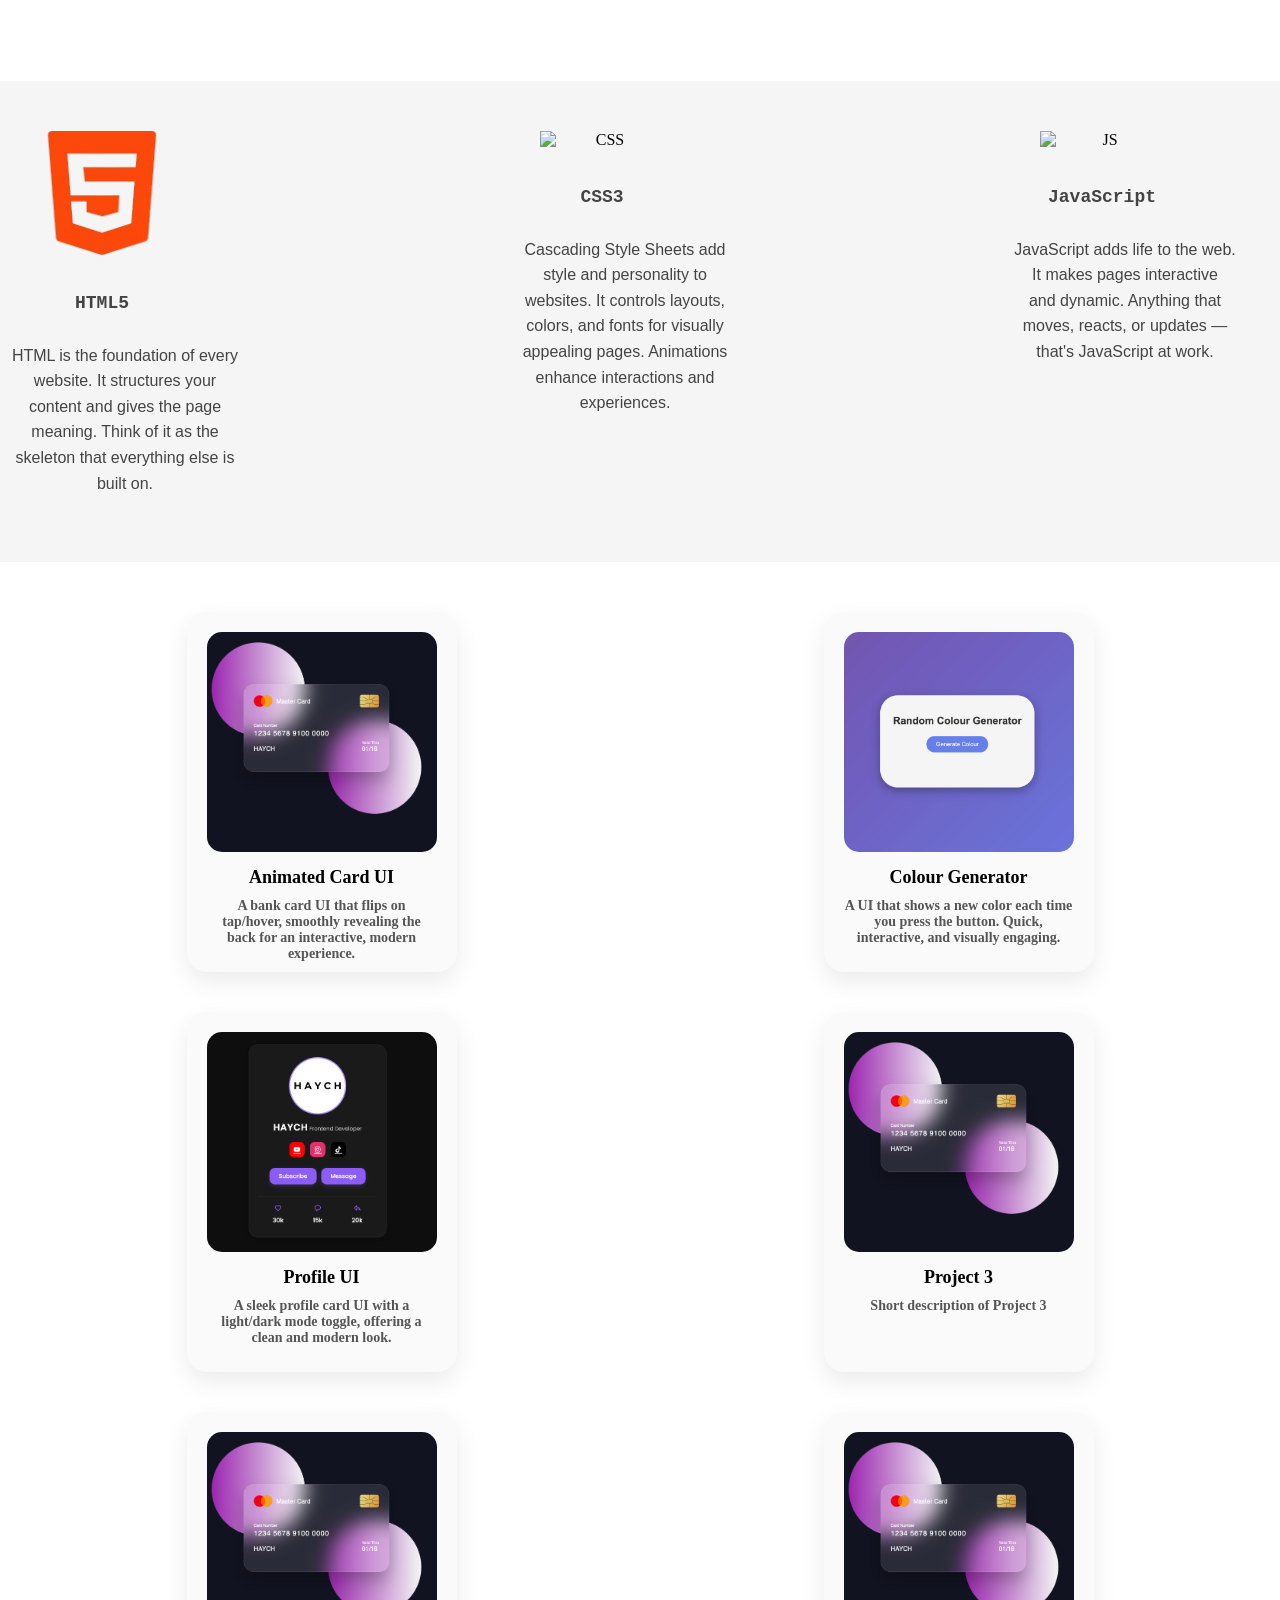
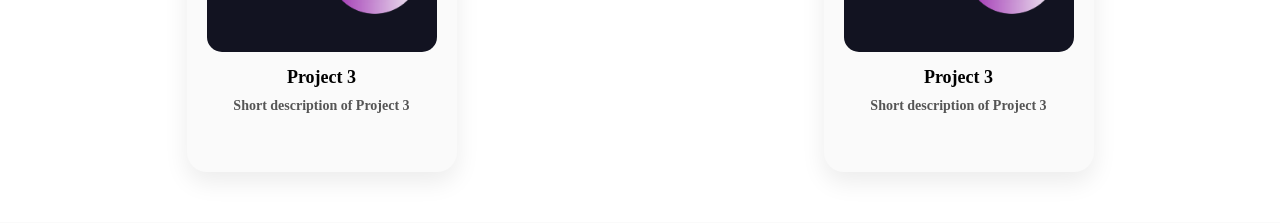
==== commit 37ca45c1: "about icon change" ====
--- a/index.html
+++ b/index.html
@@ -81,7 +81,7 @@
 
     <!-- LEFT SIDE ABOUT TEXT -->
     <div class="about-text">
-      <img src="images/about.svg" alt="">
+      <img src="images/animated-about.gif" alt="">
 
    <p>
     I’m HAYCH — I build websites that turn ideas into tangible,<br> 
--- a/styles.css
+++ b/styles.css
@@ -141,7 +141,7 @@
 
 .project-card {
   width: 230px;           /* keep width fixed */
-  height: auto;            /* let it grow/shrink with content */
+  height: 320px;            /* let it grow/shrink with content */
   background-color:#fafafa;
   border-radius: 20px;
   padding: 20px;
@@ -167,12 +167,12 @@
 .project-card a img {
   display: block;
   width: 100%;           /* fill card width */
-  height: auto;          /* maintain aspect ratio */
-  max-height: 220px;     /* limit image height */
+  height: 220px;         /* maintain aspect ratio */    
   object-fit: cover;
   border-radius: 15px;
   margin-bottom: 15px;
 }
+
 
 .project-card h3 {
   margin: 0 0 10px 0;
@@ -391,6 +391,7 @@
 
 .creation-card {
   width: 230px;                                /* fixed width */
+  height: 320px;
   background-color: #fafafa;
   border-radius: 20px;
   padding: 20px;
@@ -416,7 +417,7 @@
 .creation-card a img {
   display: block;
   width: 100%;
-  height: auto;
+  height: 220px;
   max-height: 220px;
   object-fit: cover;
   border-radius: 15px;
@@ -516,115 +517,7 @@
     width: 80%;             /* two cards per row on mobile */
     max-width: 300px;
   }
-
-  /* Reduce social icons spacing */
-  #socials {
-    gap: 40px;
-    margin-top: 100px;
-  }
-
-  #socials img {
-    width: 30px;
-    height: 30px;
-  }
-
-#about {
-  padding: 40px 5%;        /* slightly smaller padding for very small screens */
-  box-sizing: border-box;  /* include padding in width calculation */
-  width: 100%;             /* ensure container fits screen */
-}
-
-.about-container {
-  flex-direction: column;
-  align-items: center;
-  gap: 25px;               /* reduce vertical gap for small screens */
-  width: 100%;
-  box-sizing: border-box;
-}
-
-.about-text {
-  width: 100%;             /* full width */
-  box-sizing: border-box;
-  padding: 0 5px;          /* small horizontal padding */
-}
-
-.about-text img {
-  width: 160px;            /* smaller image so text and card fit */
-  height: 160px;
-  margin-bottom: 15px;
-  top: 0;
-}
-
-.about-text p {
-  margin: 0;
-  padding: 0;              /* remove all left padding */
-  text-align: center;
-  font-size: 14px;
-  line-height: 1.6;
-  max-width: 100%;         /* no overflow */
-  box-sizing: border-box;
-  word-break: break-word;  /* force wrapping if necessary */
-}
-
-.about-text p::before {
-  display: none;           /* hide vertical line */
-}
-
-.about-card {
-  width: 95%;
-  max-width: 340px;        /* slightly smaller than before */
-  padding: 20px;
-  margin: 0 auto;
-  text-align: center;
-  position: static;
-  box-sizing: border-box;
-}
-
-.about-card h3 {
-  font-size: 18px;
-}
-
-.about-card p {
-  font-size: 14px;
-  line-height: 1.6;
-}
-
-  .skills-inner {
-    flex-direction: column;    /* stack skills vertically */
-    align-items: center;       /* center all blocks */
-    gap: 40px;                 /* spacing between skills */
-    padding: 0 20px;           /* add horizontal breathing room */
-  }
-
-  .skill-block {
-    max-width: 90%;
-    text-align: center;       /* center text */
-    display: flex;
-    flex-direction: column;   /* stack icon + text vertically */
-    align-items: center;      /* center icon horizontally */
-    gap: 15px;                /* spacing between icon and text */
-    margin: 0 auto;           /* center the block itself */
-  }
-
-  .skill-icon {
-    width: 100px;             /* smaller icons for mobile */
-    display: flex;
-    justify-content: center;   /* center image horizontally */
-    align-items: center;
-  }
-
-  .skill-icon img {
-    width: 100%;              /* fill the icon container */
-    height: auto;             /* maintain aspect ratio */
-    display: block;           /* remove inline spacing issues */
-  }
   
-  .skill-desc {
-    max-width: 100%;            /* fill available space */
-    margin-left: 0;             /* remove negative margin */
-    font-size: 15px;            /* slightly smaller text for mobile */
-  }
-
 }
 
 @media (max-width: 400px) {
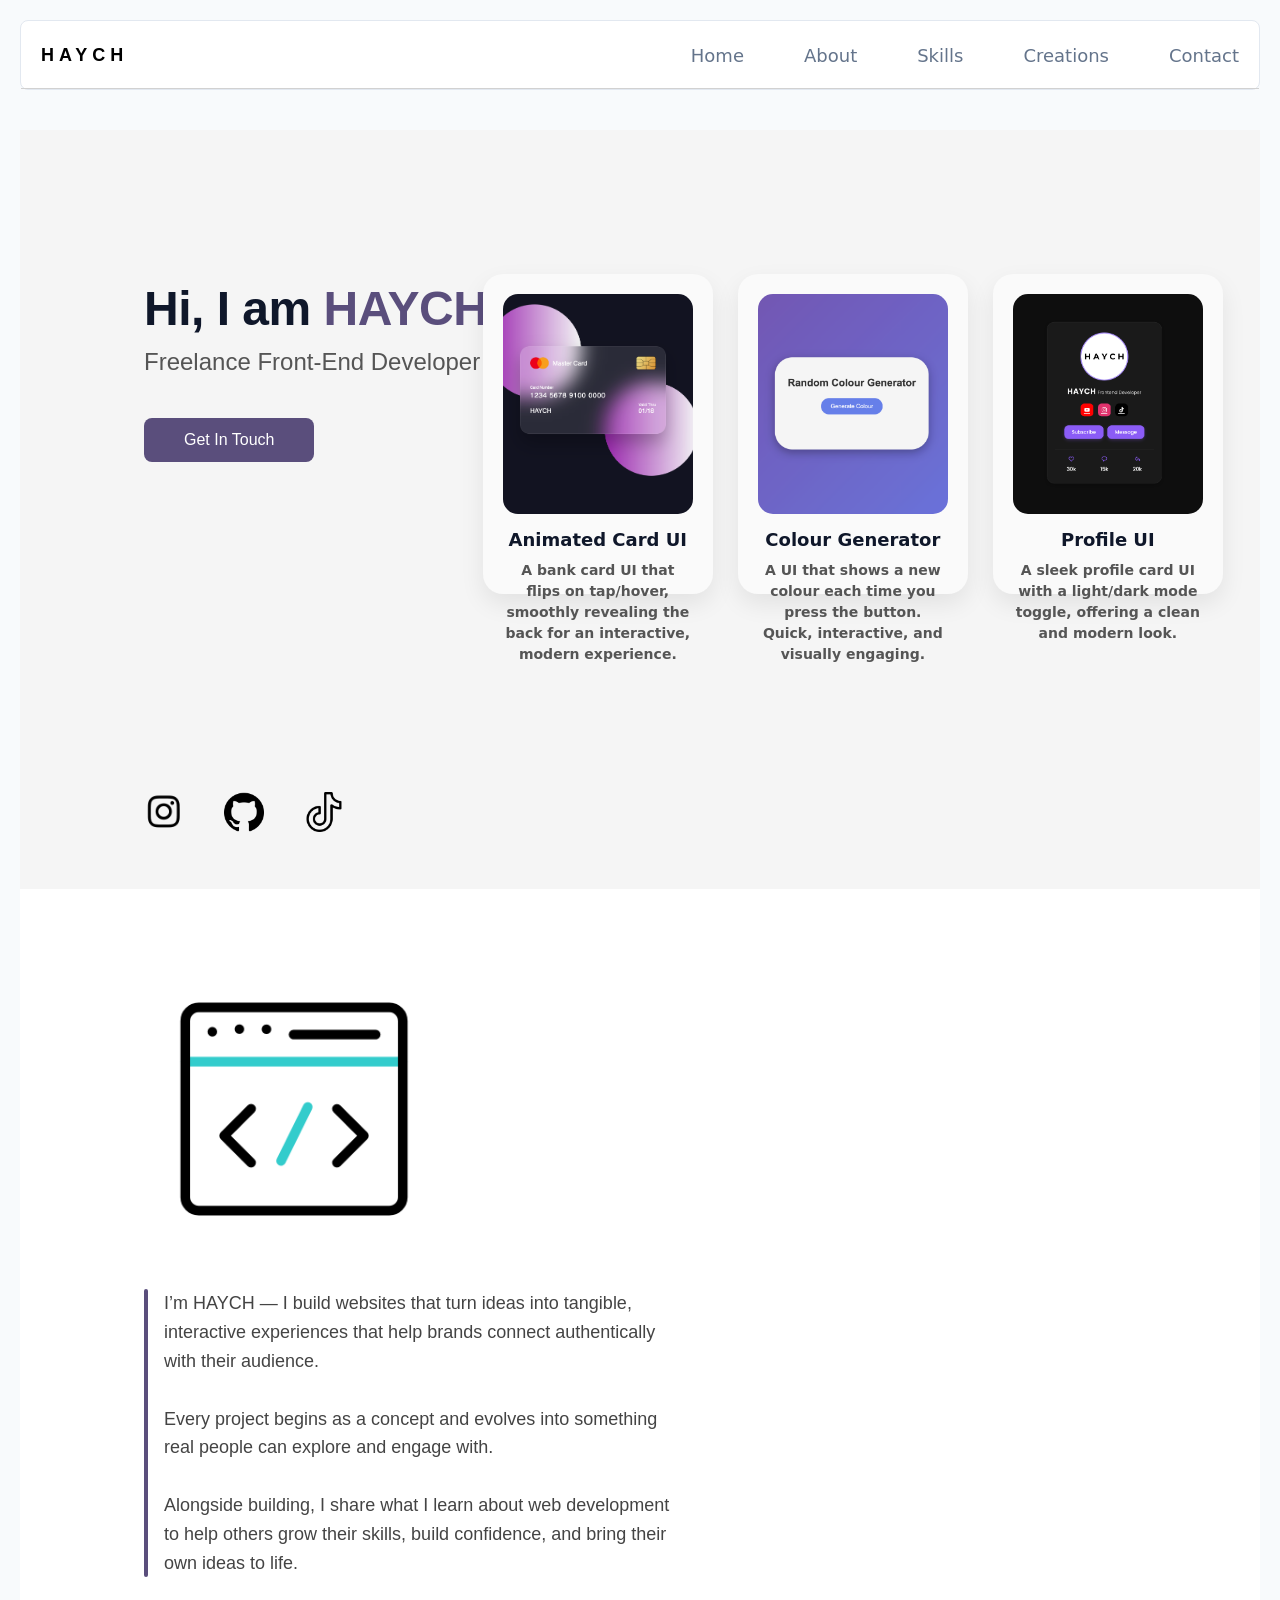
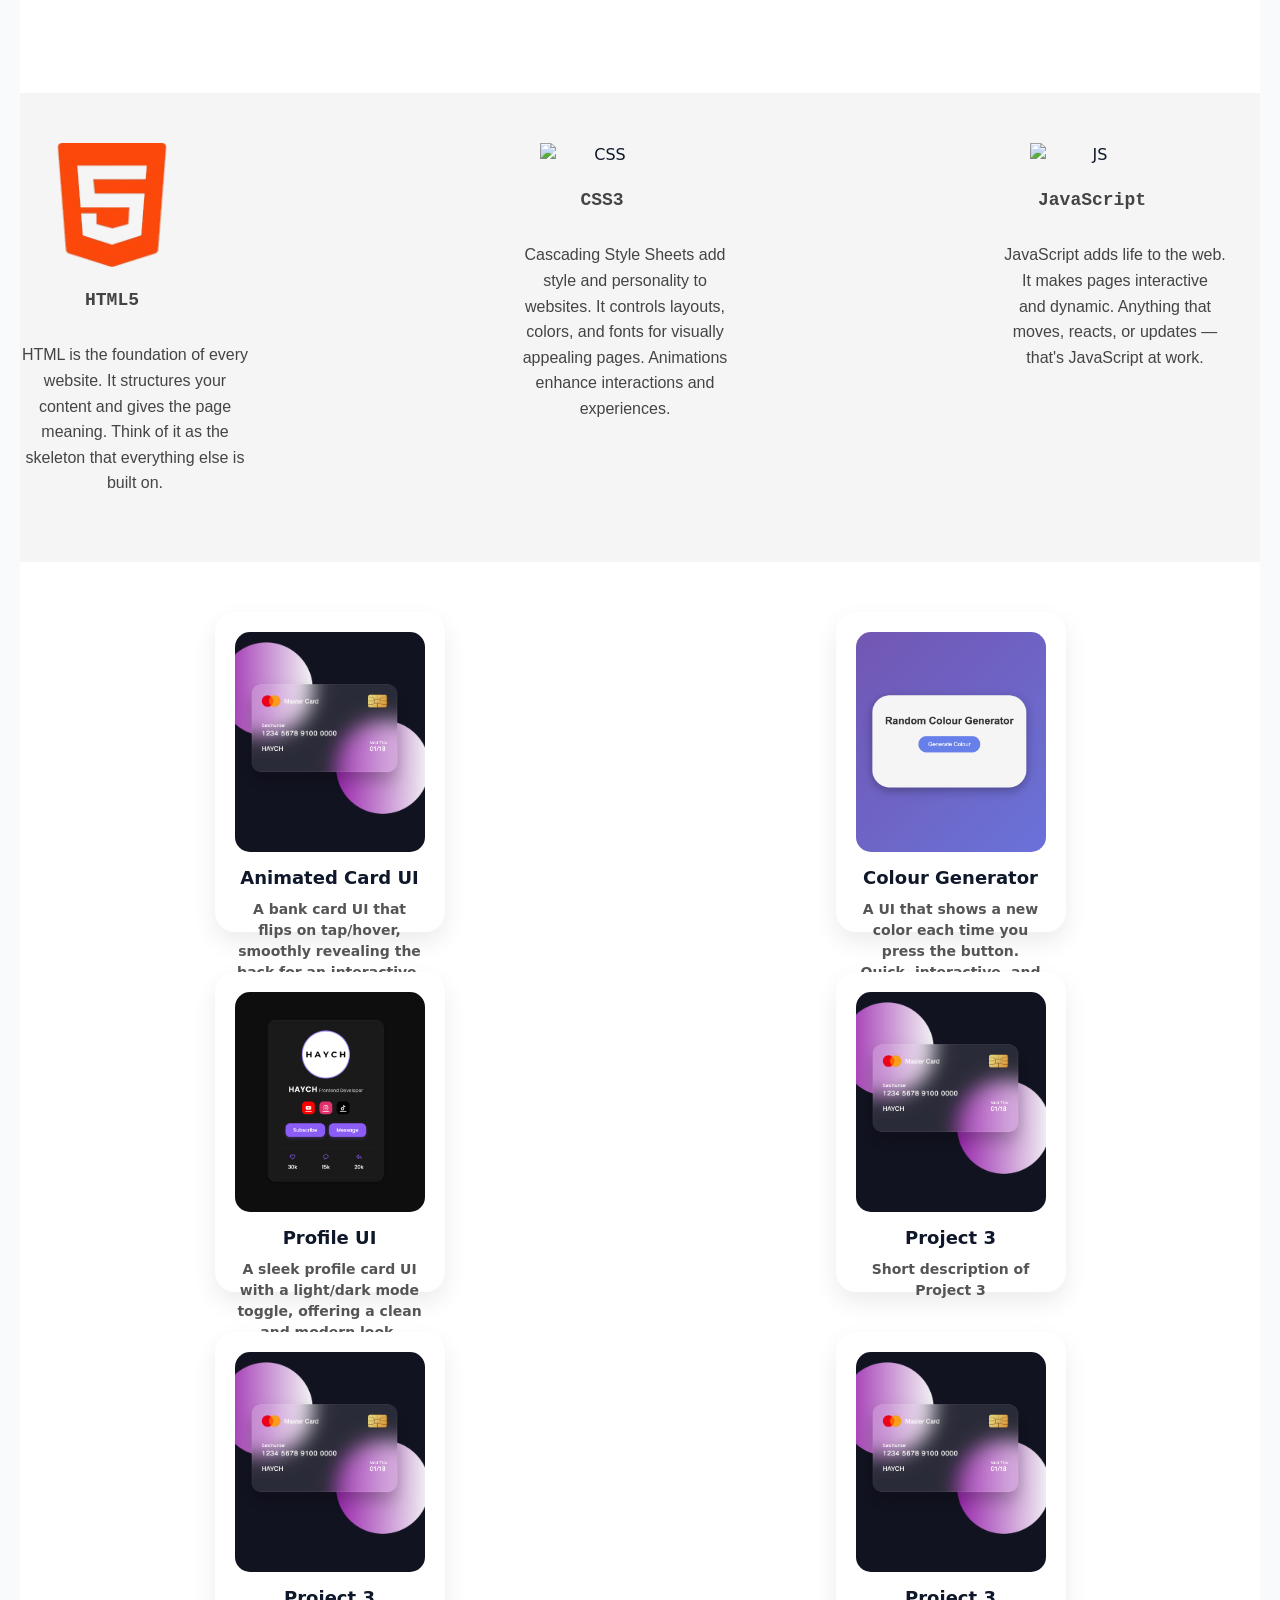
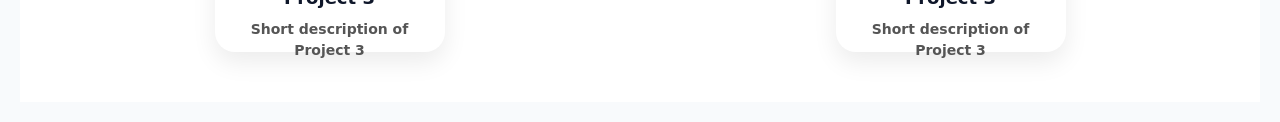
==== commit df4faec4: "added style-guide css" ====
--- a/index.html
+++ b/index.html
@@ -4,6 +4,7 @@
     <meta charset="UTF-8">
     <meta name="viewport" content="width=device-width, initial-scale=1.0">
     <link rel="stylesheet" href="styles.css">
+    <link rel="stylesheet" href="style-guide.css">
     <title>Haych's Portfolio</title>
     <script src="script.js" defer></script>
 </head>
--- a/styles.css
+++ b/styles.css
@@ -392,7 +392,7 @@
 .creation-card {
   width: 230px;                                /* fixed width */
   height: 320px;
-  background-color: #fafafa;
+  background-color: #fff;
   border-radius: 20px;
   padding: 20px;
   box-shadow: 0 10px 25px rgba(0,0,0,0.08);
@@ -497,25 +497,133 @@
     font-size: 14px;
   }
 
-  /* Projects container adjustments */
-  #projects-section {
-    justify-content: center;  /* center cards below text */
-    padding: 30px 5% 50px 5%;
-  }
-
-  .projects-container {
-    position: static;        /* remove absolute positioning */
-    transform: none;
-    flex-wrap: wrap;         /* wrap cards to next line if needed */
-    gap: 15px;
-    margin-top: 30px;
+/* Projects container adjustments */
+#projects-section {
+  justify-content: center;  /* center cards below text */
+  padding: 30px 5% 50px 5%;
+}
+
+.projects-container {
+  position: static;        /* remove absolute positioning */
+  transform: none;
+  flex-wrap: wrap;         /* wrap cards to next line if needed */
+  gap: 15px;
+  margin-top: 30px;
+  display: flex;
+  justify-content: center;
+}
+
+/* Slightly smaller and more fitting cards for mobile */
+.project-card {
+  width: 70%;             /* smaller width for better fit */
+  max-width: 280px;       /* limit max width */
+  padding: 15px;          /* slightly smaller padding */
+}
+
+    /* ABOUT SECTION */
+  #about {
+    padding: 60px 0;
+  }
+
+  .about-container {
+    flex-direction: column;
+    align-items: center;
+    gap: 30px;
+    position: static;
+  }
+
+  /* ICON */
+  .about-text img {
+    width: 160px;
+    height: 160px;
+    margin: 0 auto 10px;
+    top: 0;
+  }
+
+  /* TEXT */
+  .about-text {
+    width: 100%;
+    text-align: center;
+  }
+
+  .about-text p {
+    font-size: 15px;
+    line-height: 1.5;
+    margin-top: 0;
+    padding-left: 0;
+    max-width: 85%;
+    margin-left: auto;
+    margin-right: auto;
+  }
+
+  .about-text p::before {
+    display: none; /* remove vertical line on mobile */
+  }
+
+  /* CARD */
+  .about-card {
+    position: static;         /* removes absolute positioning */
+    width: 100%;
+    max-width: 340px;
+    padding: 20px;
+    margin: 0 auto;
+    text-align: center;
+    padding-left: 24px;
+    padding-right: 24px;
+  }
+
+  .about-card h3 {
+    font-size: 18px;
+  }
+
+  .about-card p {
+    font-size: 14px;
+    line-height: 1.6;
+  }
+
+    /* SKILLS SECTION */
+  #skills {
+    padding: 50px 20px;
+  }
+
+  .skills-inner {
+    flex-direction: column;   /* stack skills vertically */
+    align-items: center;
+    gap: 40px;
+    padding: 0;
+  }
+
+  .skill-block {
+    max-width: 100%;
     display: flex;
-    justify-content: center;
-  }
-
-  .project-card {
-    width: 80%;             /* two cards per row on mobile */
-    max-width: 300px;
+    flex-direction: column;
+    align-items: center;
+  }
+
+  /* ICON */
+  .skill-icon {
+    width: 100px;            /* slightly smaller on mobile */
+    gap: 12px;
+    transform: none;         /* prevent off-screen animation */
+  }
+
+  .skill-icon img {
+    width: 100%;
+    height: auto;
+  }
+
+  .skill-icon p {
+    font-size: 16px;
+  }
+
+  /* DESCRIPTION */
+  .skill-desc {
+    max-width: 90%;
+    margin: 0 auto;
+    font-size: 15px;
+    line-height: 1.6;
+    text-align: center;
+    margin-left: 0;          /* REMOVE negative margin */
   }
   
 }
--- a/style-guide.css
+++ b/style-guide.css
@@ -0,0 +1,1220 @@
+/* ==========================================================================
+   0. GOOGLE FONTS IMPORT
+   ========================================================================== */
+@import url('https://googleapis.com');
+
+/* ==========================================================================
+   1. COLOR SCHEMES GALLERY (Your Website Theme Engine)
+   ========================================================================== */
+
+/* 💻 SITE 1: Default Modern Tech Blue (Applied automatically) */
+:root {
+  --color-bg: #f8fafc;
+  --color-card: #ffffff;
+  --color-text: #0f172a;
+  --color-text-muted: #64748b;
+  --color-primary: #3b82f6;     /* Bright Blue */
+  --color-primary-hover: #1d4ed8;
+  --color-border: #e2e8f0;
+
+  /* Global Layout Variables (Shared across all themes) */
+  --font-headings: 'Fredoka', 'Plus Jakarta Sans', system-ui, sans-serif;
+  --font-body: 'Inter', system-ui, sans-serif;
+  --border-radius: 8px;
+}
+
+/* 🥐 SITE 2: Warm Bakery (Warm creams, rich chocolate, and warm honey amber) */
+.theme-bakery {
+  --color-bg: #fdfbf7;          /* Soft Cream Background */
+  --color-card: #ffffff;
+  --color-text: #4a3728;        /* Deep Chocolate Brown Text */
+  --color-text-muted: #8c7662;  /* Muted Crust Brown */
+  --color-primary: #d97706;     /* Honey Amber Accent */
+  --color-primary-hover: #b45309;
+  --color-border: #f3eae0;
+}
+
+/* 👑 SITE 3: Luxury Boutique / Fashion (Crisp white, charcoal, and elegant rose-gold) */
+.theme-luxury {
+  --color-bg: #fafafa;          /* Soft Minimal White */
+  --color-card: #ffffff;
+  --color-text: #1c1917;        /* Clean Onyx Charcoal Text */
+  --color-text-muted: #78716c;  /* Soft Stone Gray */
+  --color-primary: #c2410c;     /* Muted Rose-Gold / Terracotta Accent */
+  --color-primary-hover: #9a3412;
+  --color-border: #e7e5e4;
+}
+
+/* 🕹️ SITE 4: Dark Cyber / Gaming (Deep blacks, silver text, and sharp neon emerald) */
+.theme-cyber {
+  --color-bg: #09090b;          /* Pure Jet Black Background */
+  --color-card: #18181b;        /* Slate Gray Container Box */
+  --color-text: #000;        /* Crisp White Text */
+  --color-text-muted: #a1a1aa;  /* Muted Cool Silver */
+  --color-primary: #10b981;     /* Vivid Neon Emerald Accent */
+  --color-primary-hover: #059669;
+  --color-border: #27272a;
+}
+
+/* 🌸 SITE 5: Kawaii Pastel */
+
+.theme-kawaii {
+  --color-bg: #fff7fb;
+  --color-card: #ffffff;
+  --color-text: #5c4b5f;
+  --color-text-muted: #9a8aa0;
+  --color-primary: #ff8fc7;
+  --color-primary-hover: #ff6bb3;
+  --color-border: #ffd6ea;
+  --border-radius: 24px;
+  --font-headings: 'Fredoka', sans-serif;
+  --font-body: 'Outfit', sans-serif;
+
+}
+
+/* ==========================================================================
+   2. BASIC RESET
+   ========================================================================== */
+* {
+  box-sizing: border-box;
+  margin: 0;
+  padding: 0;
+}
+
+body {
+  font-family: var(--font-body);
+  background-color: var(--color-bg);
+  color: var(--color-text);
+  line-height: 1.5;
+  padding: 20px;
+}
+
+/* ==========================================================================
+   3. FONT FAMILY VARIATIONS
+   ========================================================================== */
+.font-tech-heading { font-family: 'Plus Jakarta Sans', sans-serif; font-weight: 800; }
+.font-tech-body    { font-family: 'Inter', sans-serif; }
+
+.font-serif-heading { font-family: 'Playfair Display', serif; font-weight: 700; }
+.font-serif-body    { font-family: 'Lora', serif; }
+
+.font-clean-heading { font-family: 'Outfit', sans-serif; font-weight: 700; }
+.font-clean-body    { font-family: 'Open Sans', sans-serif; }
+
+.font-kawaii-heading { font-family: 'Fredoka', sans-serif; font-weight: 700;}
+.font-kawaii-body { font-family: 'Outfit', sans-serif;}
+/* ==========================================================================
+   4. TYPOGRAPHY H1 - H6 SCALE
+   ========================================================================== */
+h1, h2, h3, h4, h5, h6 {
+  font-family: var(--font-headings);
+  color: var(--color-text);
+  font-weight: 800;
+  line-height: 1.2;
+  margin-bottom: 12px;
+}
+
+h1 { font-size: 36px; letter-spacing: -0.5px; }
+h2 { font-size: 28px; font-weight: 700; }
+h3 { font-size: 22px; font-weight: 700; }
+h4 { font-size: 18px; font-weight: 700; }
+h5 { font-size: 16px; font-weight: 700; text-transform: uppercase; letter-spacing: 0.5px; }
+h6 { font-size: 14px; font-weight: 700; color: var(--color-text-muted); text-transform: uppercase; }
+
+p { 
+  font-family: var(--font-body);
+  font-size: 16px; 
+  color: var(--color-text-muted); 
+  margin-bottom: 16px; 
+}
+
+.text-body {
+  font-family: var(--font-body);
+  font-size: 16px;
+  color: var(--color-text);
+}
+
+/* ==========================================================================
+   5. NAVIGATION BAR COMPONENT (Single clean header bar)
+   ========================================================================== */
+.navbar {
+  background-color: var(--color-card);
+  border: 1px solid var(--color-border);
+  padding: 15px 20px;
+  display: flex;
+  justify-content: space-between;
+  align-items: center;
+  border-radius: var(--border-radius);
+  margin-bottom: 40px;
+}
+.navbar .brand { font-family: var(--font-headings); font-weight: bold; font-size: 20px; color: var(--color-primary); }
+.navbar .nav-links a { font-family: var(--font-body); color: var(--color-text-muted); text-decoration: none; margin-left: 20px; font-weight: 500; transition: color 0.2s; }
+.navbar .nav-links a:hover { color: var(--color-primary); }
+
+/* ==========================================================================
+   6. CARD VARIATIONS 
+   ========================================================================== */
+.card { padding: 25px; border-radius: var(--border-radius); margin-bottom: 20px; background-color: var(--color-card); }
+.card-standard { border: 1px solid var(--color-border); }
+.card-elevated { border: none; box-shadow: 0 10px 15px -3px rgba(0, 0, 0, 0.03); }
+.card-accent { border: 1px solid var(--color-border); border-top: 4px solid var(--color-primary); }
+.card-dark { background-color: var(--color-text); border: none; }
+.card-dark h1, .card-dark h2, .card-dark h3, .card-dark h4, .card-dark h5, .card-dark h6 { color: var(--color-bg); }
+.card-dark p { opacity: 0.8; } 
+
+/* ==========================================================================
+   7. BUTTON VARIATIONS
+   ========================================================================== */
+.btn { display: inline-flex; align-items: center; justify-content: center; padding: 10px 20px; font-family: var(--font-body); font-size: 14px; font-weight: 600; text-decoration: none; border: none; cursor: pointer; transition: all 0.2s ease; }
+.btn-primary { background-color: var(--color-primary); color: var(--color-card); border-radius: var(--border-radius); }
+.btn-primary:hover { background-color: var(--color-primary-hover); }
+.btn-secondary { background-color: transparent; color: var(--color-text); border: 1px solid var(--color-border); border-radius: var(--border-radius); }
+.btn-secondary:hover { background-color: rgba(0,0,0,0.02); border-color: var(--color-text-muted); }
+.btn-pill { background-color: var(--color-text); color: var(--color-card); border-radius: 9999px; }
+.btn-pill:hover { opacity: 0.9; }
+.btn-minimal { background-color: transparent; color: var(--color-primary); padding-left: 0; padding-right: 0; }
+.btn-minimal:hover { color: var(--color-primary-hover); text-decoration: underline; }
+.card-soft { border: 2px solid var(--color-border); box-shadow: 0 10px 25px rgba(0,0,0,0.05); transform: translateY(0); transition: 0.2s ease; }
+.card-soft:hover { transform: translateY(-4px); }
+
+/* ==========================================================================
+   8. STYLE GUIDE SHOWCASE UTILITIES (Dashboard specific helpers)
+   ========================================================================== */
+.main-container { max-width: 1000px; margin: 0 auto; }
+.guide-section { margin-top: 50px; padding-top: 20px; border-top: 2px dashed var(--color-border); }
+.guide-title { font-size: 14px; text-transform: uppercase; letter-spacing: 1px; color: var(--color-primary); margin-bottom: 20px; }
+.palette-grid { display: flex; gap: 30px; flex-wrap: wrap; }
+.color-swatch { width: 100px; text-align: center; font-size: 12px; }
+.swatch-box-bg, .swatch-box-card, .swatch-box-text, .swatch-box-primary { width: 80px; height: 80px; border-radius: 50%; border: 1px solid var(--color-border); margin: 0 auto 10px auto; }
+.swatch-box-bg { background-color: var(--color-bg); }
+.swatch-box-card { background-color: var(--color-card); }
+.swatch-box-text { background-color: var(--color-text); }
+.swatch-box-primary { background-color: var(--color-primary); }
+.showcase-grid { display: grid; grid-template-columns: repeat(auto-fit, minmax(280px, 1fr)); gap: 20px; margin-bottom: 20px; }
+.button-showcase { display: flex; align-items: center; gap: 20px; flex-wrap: wrap; }
+.component-group { display: flex; flex-direction: column; }
+.component-label { font-size: 11px; color: var(--color-text-muted); margin-bottom: 8px; text-transform: lowercase; font-family: monospace; }
+.type-row { display: flex; align-items: baseline; gap: 20px; border-bottom: 1px solid var(--color-border); padding-bottom: 10px; margin-bottom: 15px; }
+.type-label { font-size: 12px; color: var(--color-text-muted); font-family: monospace; width: 120px; flex-shrink: 0; }
+.font-preview-box { background: var(--color-card); border: 1px solid var(--color-border); border-radius: var(--border-radius); padding: 20px; }
+.font-tag { font-size: 11px; font-family: monospace; background: var(--color-bg); padding: 2px 6px; border-radius: 4px; display: inline-block; margin-bottom: 10px; }
+.font-margin-sm { margin-bottom: 5px; }
+.font-size-sm { font-size: 14px; margin: 0; }
+.font-weight-normal { font-weight: normal; }
+
+/* Theme preview mini-cards style */
+.theme-preview-card { padding: 15px; border-radius: 8px; border: 1px solid var(--color-border); }
+.theme-dot-primary { width: 15px; height: 15px; display: inline-block; border-radius: 50%; }
+.theme-dot-text { width: 15px; height: 15px; display: inline-block; border-radius: 50%; }
+.theme-margin-bottom-sm { margin-bottom: 4px; }
+.theme-font-size-sm { font-size: 12px; margin-bottom: 10px; }
+
+
+/* ==========================================================================
+   9. NAVIGATION BAR STYLE SHOWCASE
+   ========================================================================== */
+.navbar-showcase {
+  display: flex;
+  flex-direction: column;
+  gap: 24px;
+
+}
+.nav-demo {
+  width: 100%;
+  background: var(--color-card);
+  border: 1px solid var(--color-border);
+  border-radius: var(--border-radius);
+  padding: 16px;
+  min-height: 70px;
+}
+
+.nav-demo a {
+  text-decoration: none;
+  color: var(--color-text);
+  font-size: 14px;
+  font-weight: 600;
+}
+
+.nav-demo .logo {
+  font-weight: 800;
+  color: var(--color-primary);
+}
+
+/* Minimal */
+
+.nav-minimal {
+  display: flex;
+  justify-content: space-between;
+  align-items: center;
+}
+
+.nav-minimal .links {
+  display: flex;
+  gap: 16px;
+}
+
+/* Centered */
+
+.nav-centered {
+  display: flex;
+  justify-content: center;
+  align-items: center;
+  gap: 24px;
+}
+
+/* CTA */
+
+.nav-cta {
+  display: flex;
+  justify-content: space-between;
+  align-items: center;
+}
+
+.nav-cta .links {
+  display: flex;
+  gap: 16px;
+}
+
+/* Underline */
+
+.nav-underline {
+  display: flex;
+  gap: 20px;
+}
+
+.nav-underline a {
+  position: relative;
+}
+
+.nav-underline a::after {
+  content: '';
+  position: absolute;
+  bottom: -4px;
+  left: 0;
+  width: 0%;
+  height: 2px;
+  background: var(--color-primary);
+  transition: 0.3s;
+}
+
+.nav-underline a:hover::after {
+  width: 100%;
+}
+
+/* Pill */
+
+.nav-pill {
+  display: flex;
+  align-items: center;
+  margin-bottom: 40px;
+}
+
+.nav-pill .links {
+  display: flex;
+  gap: 10px;
+  margin-left: auto;
+}
+
+.nav-pill a {
+  background: var(--color-bg);
+  border: 1px solid var(--color-border);
+  padding: 8px 14px;
+  border-radius: 999px;
+  transition: 0.2s;
+}
+
+.nav-pill a:hover {
+  background: var(--color-primary);
+  color: white;
+}
+
+/* Dark */
+
+.nav-dark {
+  display: flex;
+  justify-content: space-between;
+  align-items: center;
+
+  background: var(--color-text);
+  border: none;
+}
+
+.nav-dark .logo {
+  color: var(--color-primary);
+}
+
+.nav-dark a {
+  color: var(--color-bg);
+}
+
+.nav-dark .links {
+  display: flex;
+  gap: 16px;
+}
+
+/* ==========================================================================
+   10. HERO SECTION SHOWCASE
+   ========================================================================== */
+
+.hero-showcase {
+  display: flex;
+  flex-direction: column;
+  gap: 24px;
+}
+
+.hero-demo {
+  background: var(--color-card);
+  border: 1px solid var(--color-border);
+  border-radius: var(--border-radius);
+  padding: 80px 60px;
+}
+
+.hero-demo h1 {
+  margin-bottom: 12px;
+}
+
+.hero-demo p {
+  max-width: 600px;
+}
+
+/* Simple */
+
+.hero-simple {
+  text-align: left;
+}
+
+/* Centered */
+
+.hero-centered {
+  text-align: center;
+}
+
+.hero-centered p {
+  margin-left: auto;
+  margin-right: auto;
+}
+
+/* Split */
+
+.hero-split {
+  display: grid;
+  grid-template-columns: 1fr 300px;
+  gap: 30px;
+  align-items: center;
+}
+
+/* CTA */
+
+.hero-cta {
+  text-align: center;
+}
+
+.hero-actions {
+  display: flex;
+  justify-content: center;
+  gap: 12px;
+  margin-top: 20px;
+}
+
+/* Hero + Image */
+
+.hero-image {
+  display: grid;
+  grid-template-columns: 1fr 350px;
+  gap: 30px;
+  align-items: center;
+}
+
+/* Placeholder */
+
+.hero-placeholder {
+  background: var(--color-bg);
+  border: 2px dashed var(--color-border);
+  border-radius: var(--border-radius);
+  min-height: 180px;
+
+  display: flex;
+  align-items: center;
+  justify-content: center;
+
+  color: var(--color-text-muted);
+  font-weight: 600;
+}
+
+/* ==========================================================================
+   11. FEATURE SECTION SHOWCASE
+   ========================================================================== */
+
+.feature-showcase {
+  display: flex;
+  flex-direction: column;
+  gap: 24px;
+}
+
+.feature-demo {
+  background: var(--color-card);
+  border: 1px solid var(--color-border);
+  border-radius: var(--border-radius);
+  padding: 32px;
+}
+
+/* ==========================================================================
+   3 COLUMN FEATURES
+   ========================================================================== */
+
+.features-grid-3 {
+  display: grid;
+  grid-template-columns: repeat(3, 1fr);
+  gap: 20px;
+}
+
+/* ==========================================================================
+   4 COLUMN FEATURES
+   ========================================================================== */
+
+.features-grid-4 {
+  display: grid;
+  grid-template-columns: repeat(4, 1fr);
+  gap: 20px;
+}
+
+/* ==========================================================================
+   ICON FEATURES
+   ========================================================================== */
+
+.features-icons {
+  display: flex;
+  flex-direction: column;
+  gap: 24px;
+}
+
+.icon-feature {
+  display: flex;
+  align-items: flex-start;
+  gap: 16px;
+}
+
+.feature-icon {
+  font-size: 32px;
+  flex-shrink: 0;
+}
+
+/* ==========================================================================
+   ALTERNATING FEATURES
+   ========================================================================== */
+
+.features-alternating {
+  display: flex;
+  flex-direction: column;
+  gap: 40px;
+}
+
+.alt-feature {
+  display: grid;
+  grid-template-columns: 1fr 300px;
+  gap: 32px;
+  align-items: center;
+}
+
+.alt-feature.reverse {
+  direction: rtl;
+}
+
+.alt-feature.reverse > * {
+  direction: ltr;
+}
+
+/* ==========================================================================
+   PLACEHOLDER
+   ========================================================================== */
+
+.feature-placeholder {
+  min-height: 180px;
+
+  display: flex;
+  align-items: center;
+  justify-content: center;
+
+  background: var(--color-bg);
+  border: 2px dashed var(--color-border);
+  border-radius: var(--border-radius);
+
+  color: var(--color-text-muted);
+  font-weight: 600;
+}
+
+/* ==========================================================================
+   12. PRODUCT & MEDIA COMPONENTS
+   ========================================================================== */
+
+.product-showcase {
+  display: flex;
+  flex-direction: column;
+  gap: 24px;
+}
+
+/* ==========================================================================
+   PRODUCT GRID
+   ========================================================================== */
+
+.product-grid {
+  display: grid;
+  grid-template-columns: repeat(3, 1fr);
+  gap: 20px;
+}
+
+.product-card {
+  background: var(--color-card);
+  border: 1px solid var(--color-border);
+  border-radius: var(--border-radius);
+  padding: 20px;
+}
+
+.product-image {
+  height: 180px;
+  background: var(--color-bg);
+  border: 2px dashed var(--color-border);
+  border-radius: var(--border-radius);
+
+  display: flex;
+  align-items: center;
+  justify-content: center;
+
+  margin-bottom: 16px;
+  color: var(--color-text-muted);
+}
+
+
+
+/* ==========================================================================
+
+   PRODUCT CAROUSEL
+
+   ========================================================================== */
+
+.product-carousel {
+  display: flex;
+  gap: 20px;
+  overflow-x: auto;
+}
+
+.product-carousel .product-card {
+  min-width: 250px;
+  flex-shrink: 0;
+}
+
+/* ==========================================================================
+
+   IMAGE GALLERY
+
+   ========================================================================== */
+
+.image-gallery {
+  display: grid;
+  grid-template-columns: repeat(3, 1fr);
+  gap: 20px;
+
+}
+
+.gallery-image {
+  aspect-ratio: 1;
+  background: var(--color-bg);
+  border: 2px dashed var(--color-border);
+  border-radius: var(--border-radius);
+  display: flex;
+  align-items: center;
+  justify-content: center;
+  color: var(--color-text-muted);
+  font-weight: 600;
+
+}
+
+/* ==========================================================================
+   IMAGE SLIDER
+   ========================================================================== */
+
+.image-slider {
+  background: var(--color-card);
+  border: 1px solid var(--color-border);
+  border-radius: var(--border-radius);
+  padding: 20px;
+}
+
+.slider-image {
+  height: 300px;
+  background: var(--color-bg);
+  border: 2px dashed var(--color-border);
+  border-radius: var(--border-radius);
+
+  display: flex;
+  align-items: center;
+  justify-content: center;
+
+  color: var(--color-text-muted);
+  font-weight: 600;
+}
+
+/* ==========================================================================
+   13. FOOTER SYSTEM (STYLE GUIDE VERSION)
+   ========================================================================== */
+
+.footer-showcase {
+  display: flex;
+  flex-direction: column;
+  gap: 24px;
+}
+
+.footer-demo {
+  background: var(--color-card);
+  border: 1px solid var(--color-border);
+  border-radius: var(--border-radius);
+  padding: 32px;
+}
+
+/* Common footer elements */
+.footer-demo a {
+  text-decoration: none;
+  color: var(--color-text-muted);
+}
+
+.footer-demo a:hover {
+  color: var(--color-primary);
+}
+
+/* Bottom bar (shared across all footers) */
+.footer-bottom {
+  margin-top: 20px;
+  padding-top: 16px;
+  border-top: 1px solid var(--color-border);
+  text-align: center;
+  font-size: 13px;
+  color: var(--color-text-muted);
+}
+
+/* ==========================================================================
+   MINIMAL FOOTER (layout only)
+   ========================================================================== */
+
+.footer-minimal {
+  text-align: center;
+}
+
+.footer-minimal .footer-links {
+  display: flex;
+  justify-content: center;
+  gap: 16px;
+  margin: 16px 0;
+}
+
+/* ==========================================================================
+   BUSINESS FOOTER (grid structure)
+   ========================================================================== */
+
+.footer-business {
+  display: grid;
+  grid-template-columns: 2fr 1fr 1fr 1fr;
+  gap: 24px;
+}
+
+/* ==========================================================================
+   SPLIT FOOTER (2-column layout)
+   ========================================================================== */
+
+.footer-split {
+  display: flex;
+  justify-content: space-between;
+  gap: 24px;
+  flex-wrap: wrap;
+}
+
+.footer-right {
+  display: flex;
+  gap: 16px;
+}
+
+/* ==========================================================================
+   14. ABOUT SECTION COMPONENTS
+   ========================================================================== */
+
+
+/* ABOUT SHOWCASE */
+
+.about-showcase {
+  display: flex;
+  flex-direction: column;
+  gap: 24px;
+}
+
+
+
+/* ==========================================================================
+   ABOUT SPLIT
+   ========================================================================== */
+
+
+.about-split {
+
+  display: grid;
+  grid-template-columns: 1fr 350px;
+  gap: 40px;
+  align-items: center;
+
+  background: var(--color-card);
+  border: 1px solid var(--color-border);
+  border-radius: var(--border-radius);
+
+  padding: 40px;
+
+}
+
+
+.about-content p {
+  max-width: 600px;
+}
+
+
+
+.about-placeholder {
+
+  height: 300px;
+
+  background: var(--color-bg);
+  border: 2px dashed var(--color-border);
+
+  border-radius: var(--border-radius);
+
+  display: flex;
+  align-items: center;
+  justify-content: center;
+
+  color: var(--color-text-muted);
+  font-weight: 600;
+
+}
+
+
+
+/* ==========================================================================
+   ABOUT CARDS
+   ========================================================================== */
+
+
+.about-cards {
+
+  display: grid;
+  grid-template-columns: repeat(3, 1fr);
+  gap: 20px;
+
+}
+
+
+
+.about-card {
+  background: var(--color-card);
+  border: 1px solid var(--color-border);
+  border-radius: var(--border-radius);
+  padding: 25px;
+}
+
+
+
+.about-card p {
+  margin-bottom: 0;
+}
+
+
+
+/* ==========================================================================
+   ABOUT BANNER
+   ========================================================================== */
+
+
+.about-banner {
+  text-align: center;
+  background: var(--color-primary);
+  color: var(--color-card);
+  border-radius: var(--border-radius);
+  padding: 60px 40px;
+}
+
+
+
+.about-banner h2 {
+  color: var(--color-card);
+}
+
+
+
+.about-banner p {
+  color: var(--color-card);
+  opacity: 0.9;
+  margin-bottom: 0;
+}
+
+/* ==========================================================================
+   PLAYFUL ABOUT STORY
+   ========================================================================== */
+.about-story {
+  display: grid;
+  grid-template-columns: 350px 1fr;
+  gap: 40px;
+  align-items: center;
+  background: var(--color-card);
+  border: 1px solid var(--color-border);
+  border-radius: var(--border-radius);
+  padding: 40px;
+}
+
+
+
+.story-image {
+  height: 300px;
+  background: var(--color-bg);
+  border-radius: 50%;
+  display:flex;
+  align-items:center;
+  justify-content:center;
+  border: 2px dashed var(--color-border);
+}
+
+
+
+.story-content p {
+  max-width: 550px;
+}
+
+
+
+.story-stats {
+  display:flex;
+  gap:20px;
+  margin-top:30px;
+}
+
+
+
+.story-stats div {
+  border-radius: 30px;
+  padding:15px 20px;
+  text-align:center;
+  min-width:90px;
+}
+
+
+
+.story-stats h3 {
+  color: var(--color-primary);
+  margin-bottom:4px;
+}
+
+
+.story-stats p {
+  margin:0;
+  font-size:14px;
+}
+
+/* ==========================================================================
+   PLAYFUL BUBBLE ABOUT SECTION
+   ========================================================================== */
+.about-bubbles {
+  display:flex;
+  justify-content:center;
+  gap:30px;
+  padding:40px;
+}
+
+
+
+.bubble-card {
+  width:260px;
+  min-height:220px;
+  display:flex;
+  flex-direction:column;
+  justify-content:center;
+  text-align:center;
+
+  padding:30px;
+  border-radius:60% 40% 55% 45%;
+  transition:0.3s ease;
+}
+
+
+
+.bubble-card:hover {
+  transform:translateY(-10px) rotate(2deg);
+}
+
+
+
+
+.bubble-card p {
+  margin:0;
+}
+
+
+
+/* pastel colours */
+.bubble-pink {
+  background:#ffd6ec;
+}
+
+
+
+.bubble-blue {
+  background:#cceeff;
+}
+
+
+
+.bubble-purple {
+  background:#eadcff;
+}
+
+/* ==========================================================================
+   15. CONTACT PAGES SECTION
+   ========================================================================== */
+
+
+/* ==========================================================================
+   1. CLASSIC BUSINESS CONTACT
+   ========================================================================== */
+
+.contact-classic {
+  max-width: 600px;
+  margin: auto;
+  padding: 40px;
+  background: var(--color-card);
+  border: 1px solid var(--color-border);
+  border-radius: var(--border-radius);
+  text-align: left;
+}
+
+.contact-classic h2 {
+  margin-bottom: 10px;
+}
+
+.contact-form-classic {
+  display: flex;
+  flex-direction: column;
+  gap: 12px;
+}
+
+.contact-form-classic input,
+.contact-form-classic textarea {
+  padding: 12px;
+  border: 1px solid var(--color-border);
+  border-radius: var(--border-radius);
+  background: white;
+}
+
+.contact-form-classic textarea {
+  min-height: 120px;
+}
+
+
+/* ==========================================================================
+   2. CORPORATE SPLIT (PRO)
+   ========================================================================== */
+
+.contact-split-pro {
+  display: grid;
+  grid-template-columns: 1fr 1fr;
+  gap: 40px;
+  padding: 50px;
+  background: var(--color-card);
+  border: 1px solid var(--color-border);
+  border-radius: var(--border-radius);
+}
+
+.contact-info {
+  display: flex;
+  flex-direction: column;
+  justify-content: center;
+  gap: 8px;
+  color: var(--color-text-muted);
+}
+
+.contact-form-pro {
+  display: flex;
+  flex-direction: column;
+  gap: 12px;
+}
+
+.contact-form-pro input,
+.contact-form-pro textarea {
+  padding: 12px;
+  border-radius: var(--border-radius);
+  border: 1px solid var(--color-border);
+}
+
+
+/* ==========================================================================
+   3. MAP CONTACT
+   ========================================================================== */
+
+.contact-map {
+  display: grid;
+  grid-template-columns: 1fr 1fr;
+  gap: 30px;
+  padding: 40px;
+}
+
+.map-box {
+  height: 320px;
+  background: var(--color-bg);
+  border-radius: var(--border-radius);
+  border: 2px dashed var(--color-border);
+  display: flex;
+  align-items: center;
+  justify-content: center;
+  color: var(--color-text-muted);
+}
+
+.contact-details form {
+  display: flex;
+  flex-direction: column;
+  gap: 12px;
+}
+
+.contact-details input,
+.contact-details textarea {
+  padding: 12px;
+  border: 1px solid var(--color-border);
+  border-radius: var(--border-radius);
+}
+
+
+/* ==========================================================================
+   4. SUPPORT CENTER CONTACT
+   ========================================================================== */
+
+.support-contact {
+  text-align: center;
+  padding: 50px;
+  background: var(--color-card);
+  border-radius: var(--border-radius);
+}
+
+.support-grid {
+  display: flex;
+  justify-content: center;
+  gap: 12px;
+  margin: 20px 0;
+}
+
+.support-card {
+  padding: 15px 18px;
+  background: var(--color-bg);
+  border-radius: var(--border-radius);
+  cursor: pointer;
+  transition: 0.2s ease;
+}
+
+.support-card:hover {
+  transform: translateY(-3px);
+  background: var(--color-primary);
+  color: white;
+}
+
+.support-contact form {
+  max-width: 500px;
+  margin: auto;
+  display: flex;
+  flex-direction: column;
+  gap: 12px;
+}
+
+.support-contact input,
+.support-contact textarea {
+  padding: 12px;
+  border: 1px solid var(--color-border);
+  border-radius: var(--border-radius);
+}
+
+
+/* ==========================================================================
+   5. MINIMAL CONTACT
+   ========================================================================== */
+
+.contact-minimal {
+  max-width: 500px;
+  margin: auto;
+  padding: 20px;
+}
+
+.contact-minimal form {
+  display: flex;
+  flex-direction: column;
+  gap: 12px;
+}
+
+.contact-minimal input,
+.contact-minimal textarea {
+  padding: 12px;
+  border: none;
+  border-bottom: 1px solid var(--color-border);
+  background: transparent;
+  outline: none;
+}
+
+
+/* ==========================================================================
+   6. KAWAII CLOUD CONTACT
+   ========================================================================== */
+
+.contact-kawaii {
+  display: flex;
+  justify-content: center;
+  padding: 40px;
+}
+
+.contact-kawaii-card {
+  max-width: 650px;
+  padding: 45px;
+  background: var(--color-card);
+  border-radius: 60px 40px 60px 40px;
+  border: 2px solid var(--color-border);
+  text-align: center;
+  position: relative;
+  overflow: hidden;
+}
+
+.contact-kawaii-card::before {
+  content: "";
+  position: absolute;
+  width: 140px;
+  height: 140px;
+  background: var(--color-primary);
+  opacity: 0.12;
+  border-radius: 50%;
+  top: -50px;
+  left: -50px;
+}
+
+.contact-kawaii-tags {
+  display: flex;
+  justify-content: center;
+  flex-wrap: wrap;
+  gap: 10px;
+  margin: 15px 0;
+}
+
+.contact-kawaii-tags span {
+  background: var(--color-bg);
+  padding: 8px 14px;
+  border-radius: 999px;
+}
+
+.contact-kawaii-form {
+  display: flex;
+  flex-direction: column;
+  gap: 12px;
+  margin-top: 20px;
+}
+
+.contact-kawaii-form input,
+.contact-kawaii-form textarea {
+  padding: 12px;
+  border: 1px solid var(--color-border);
+  border-radius: var(--border-radius);
+}
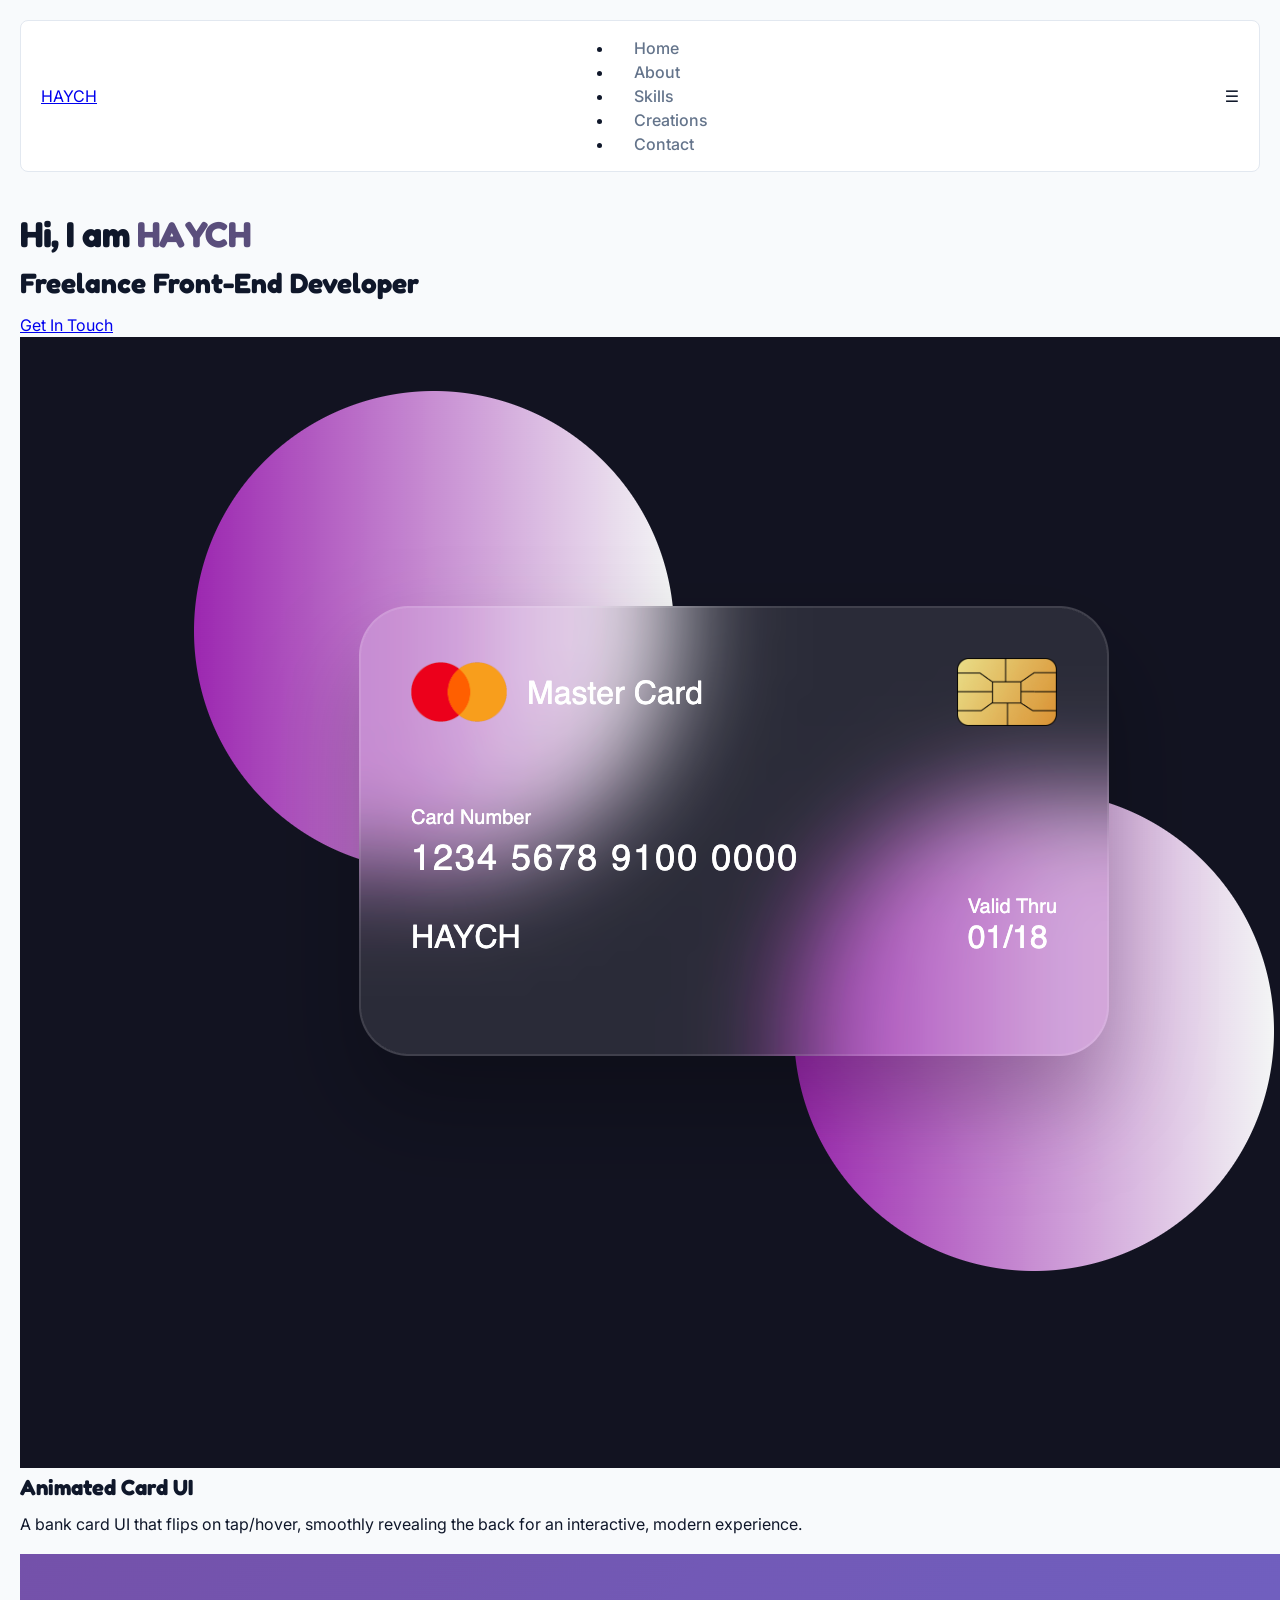
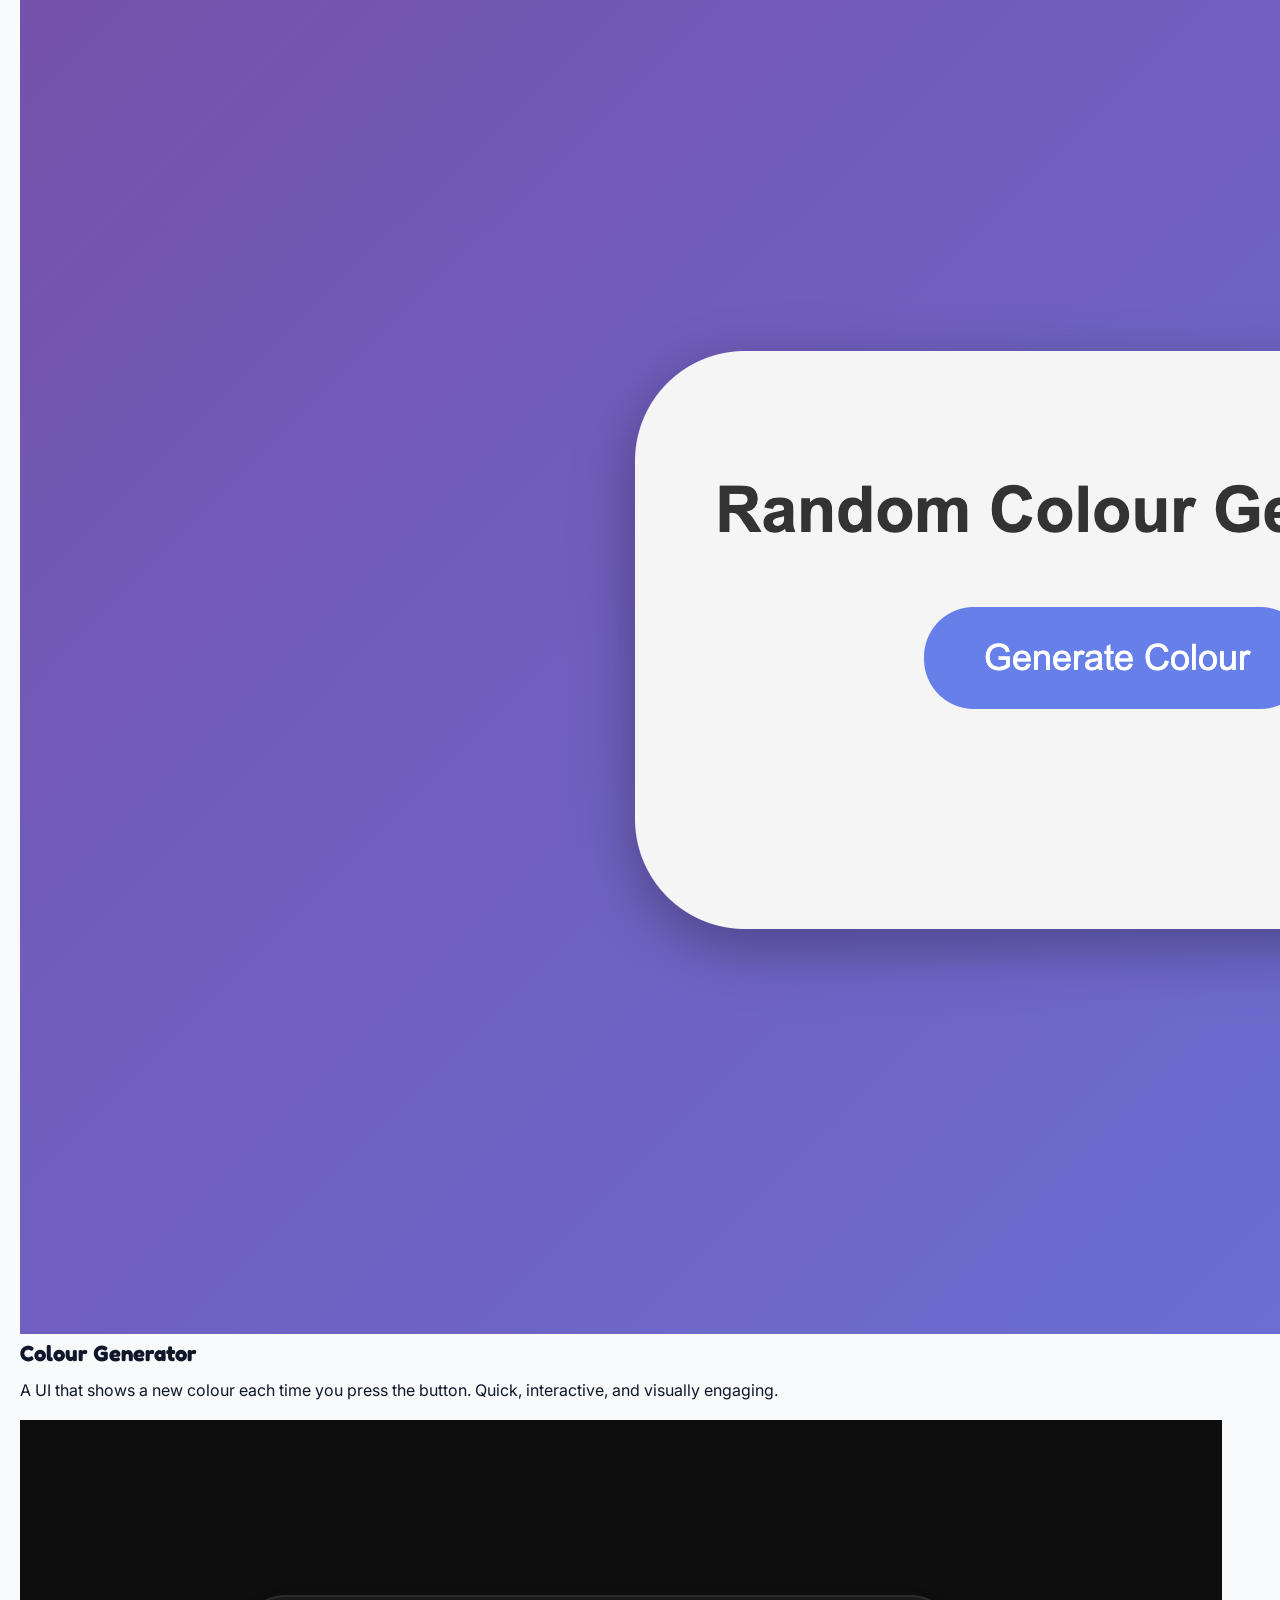
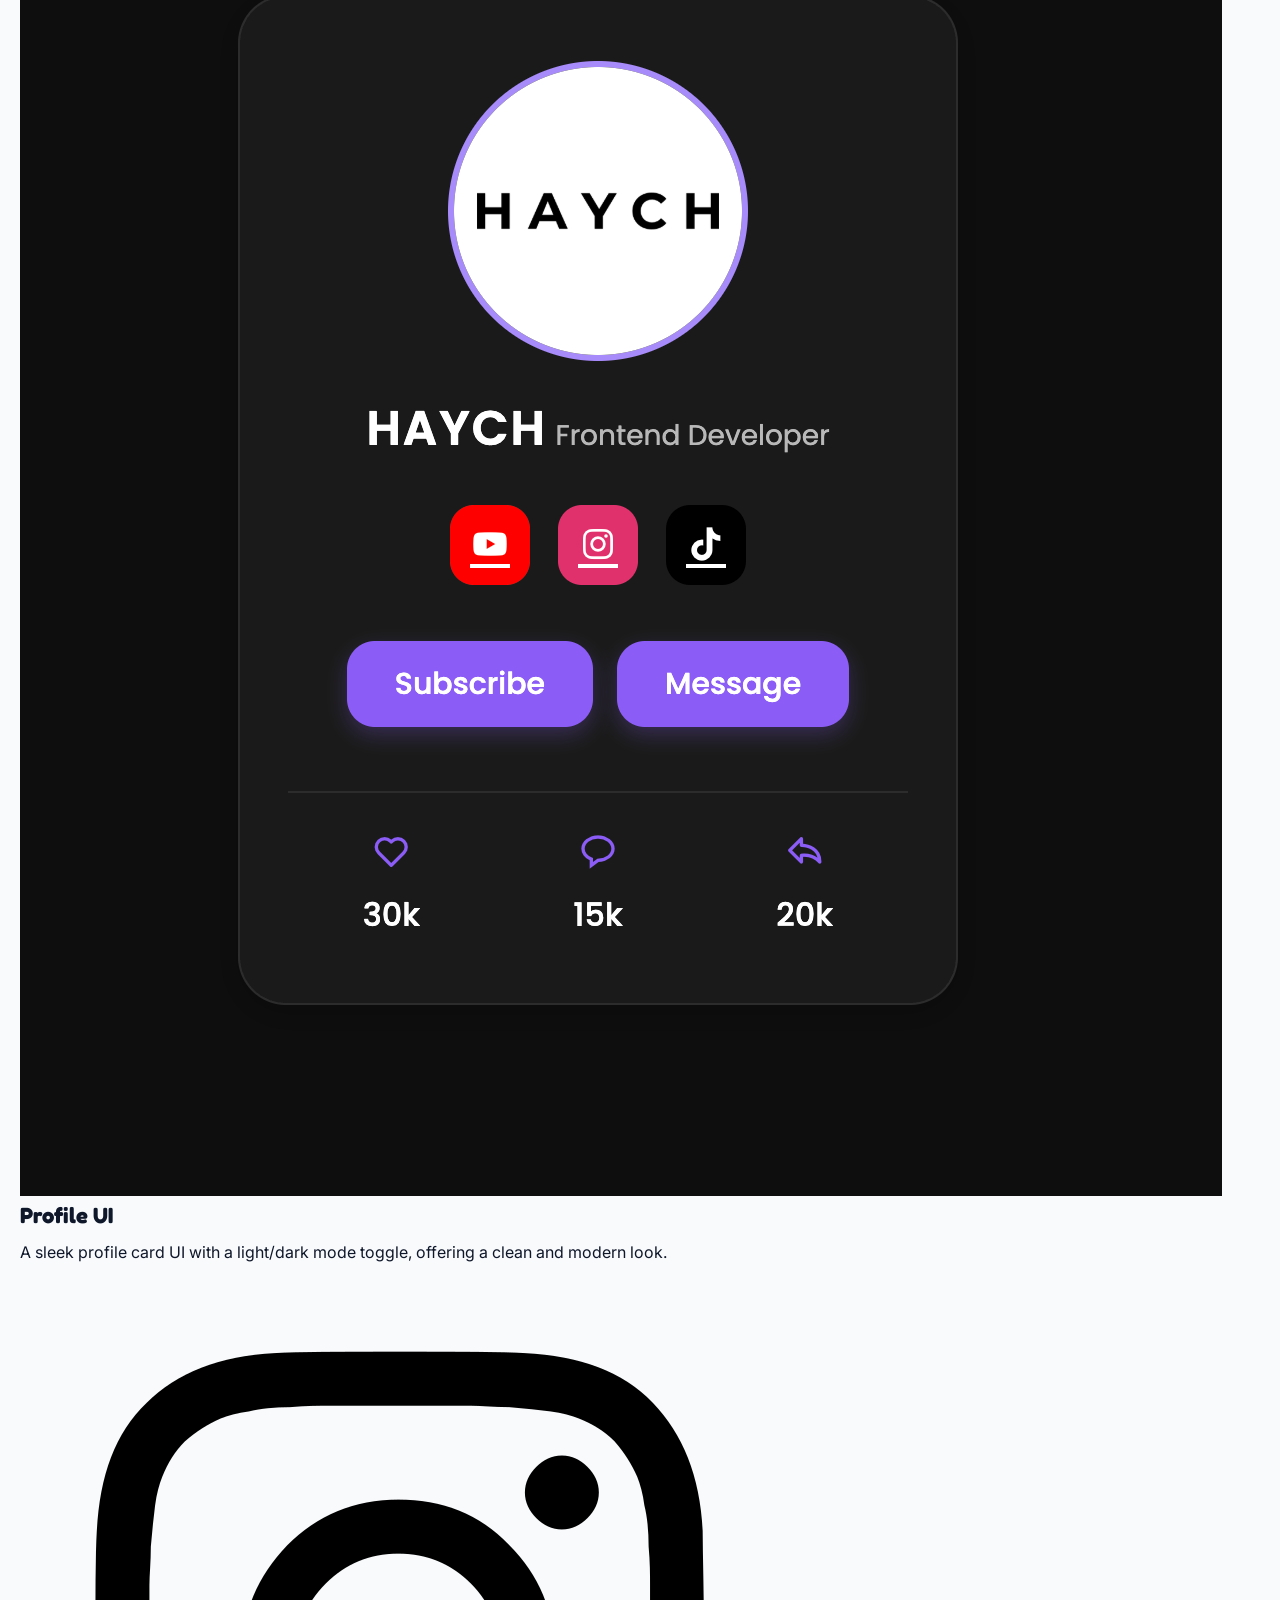
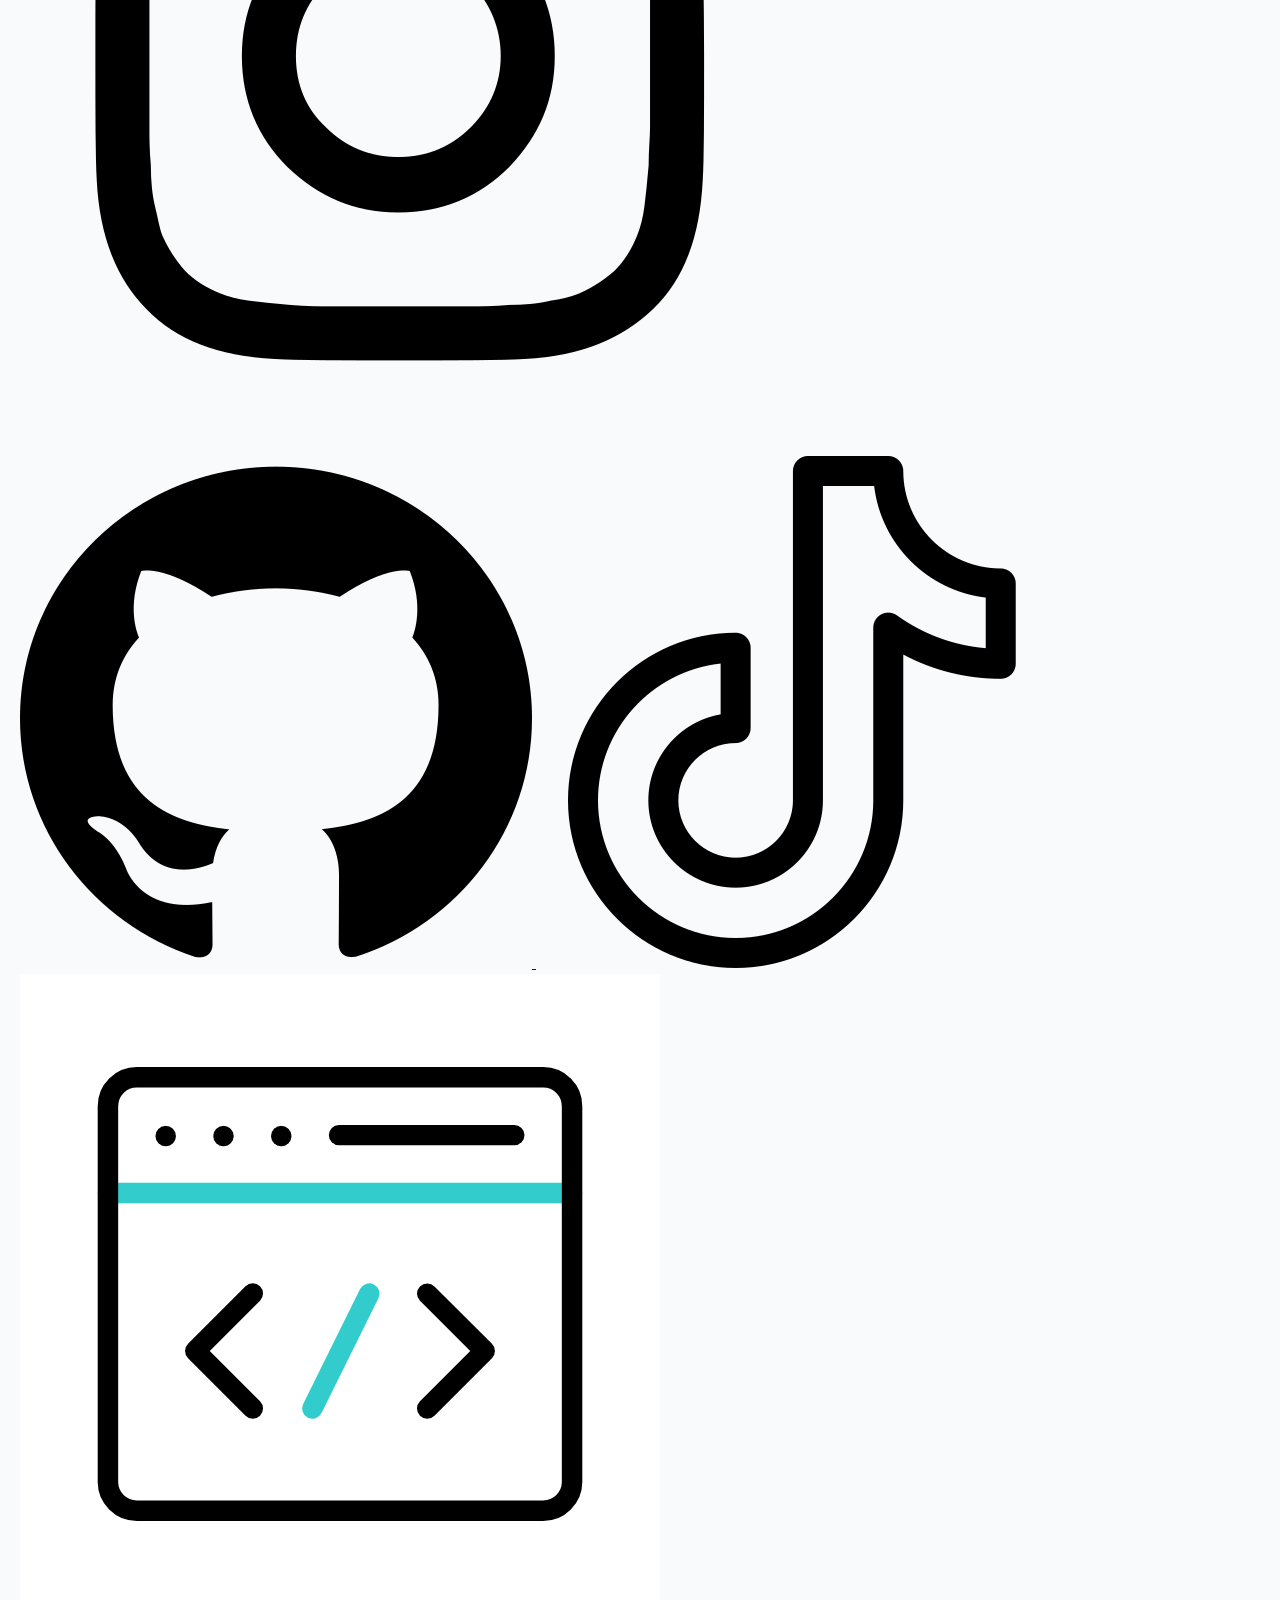
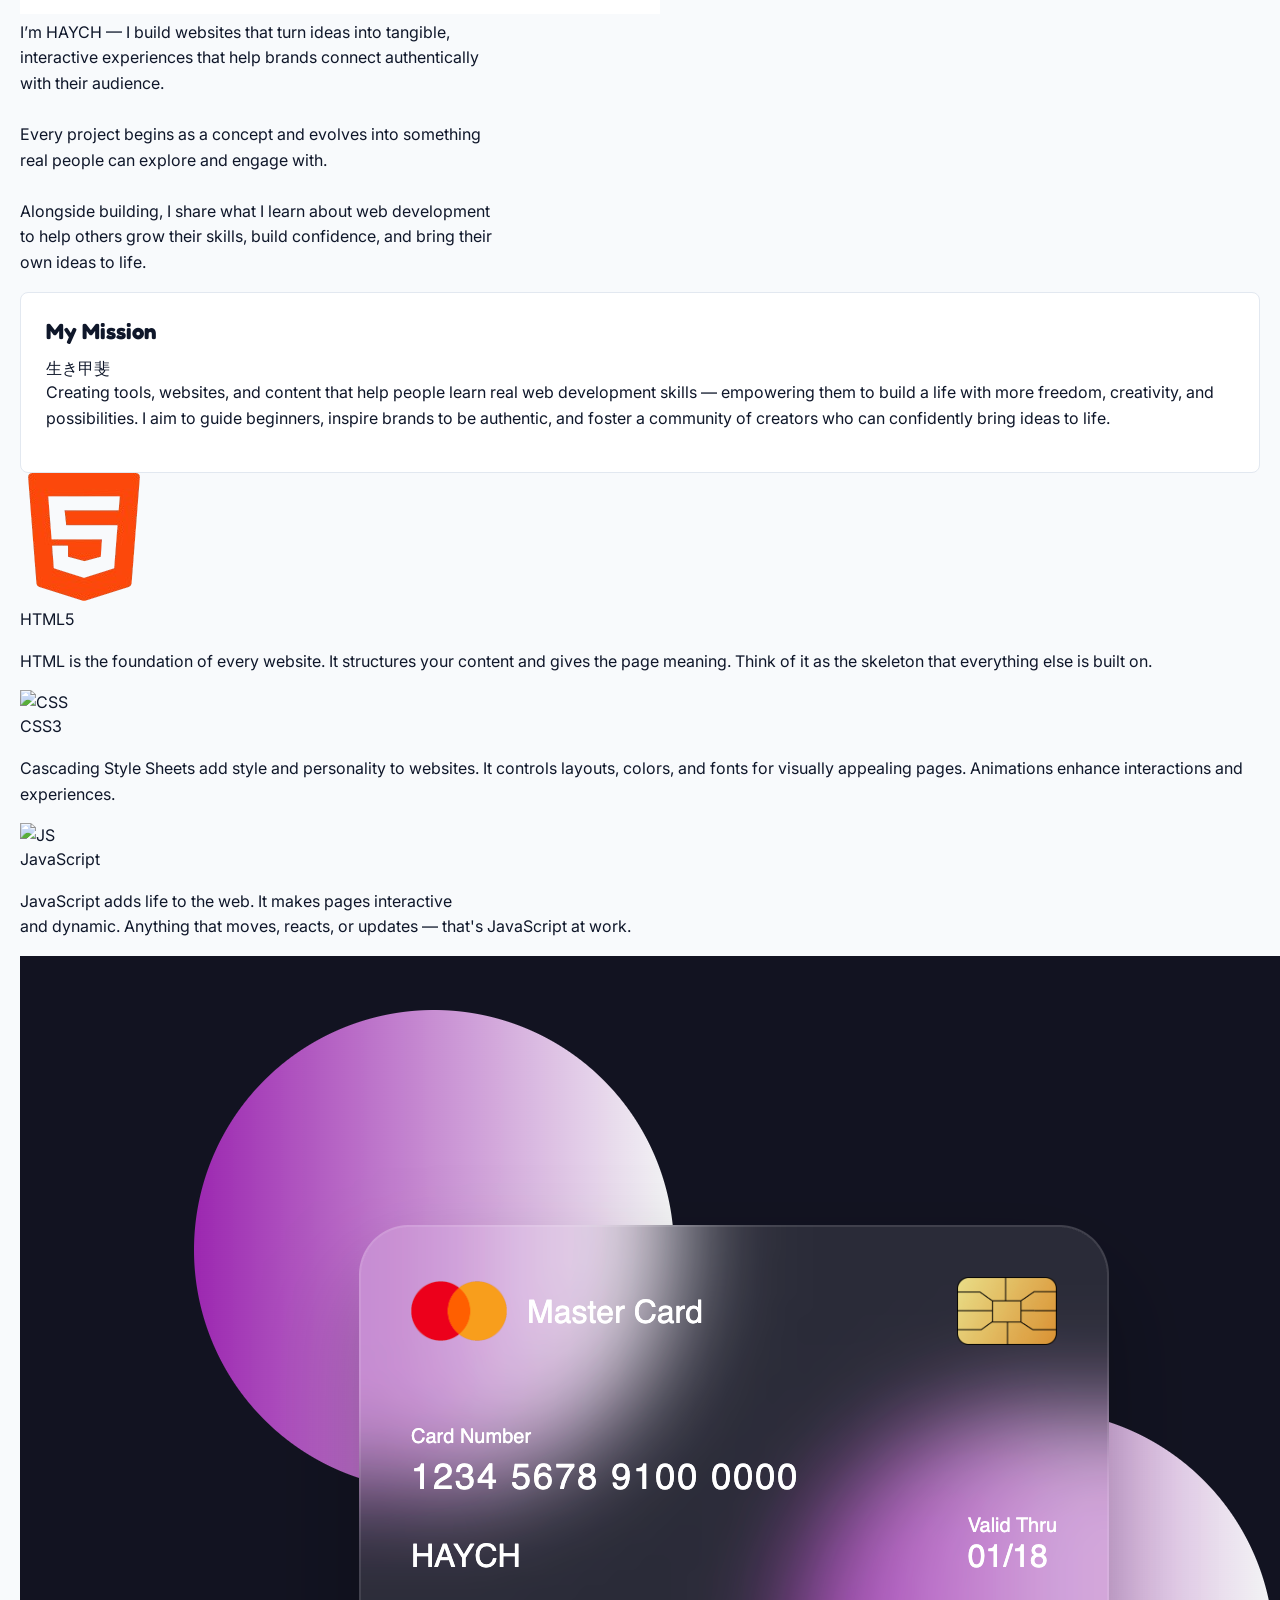
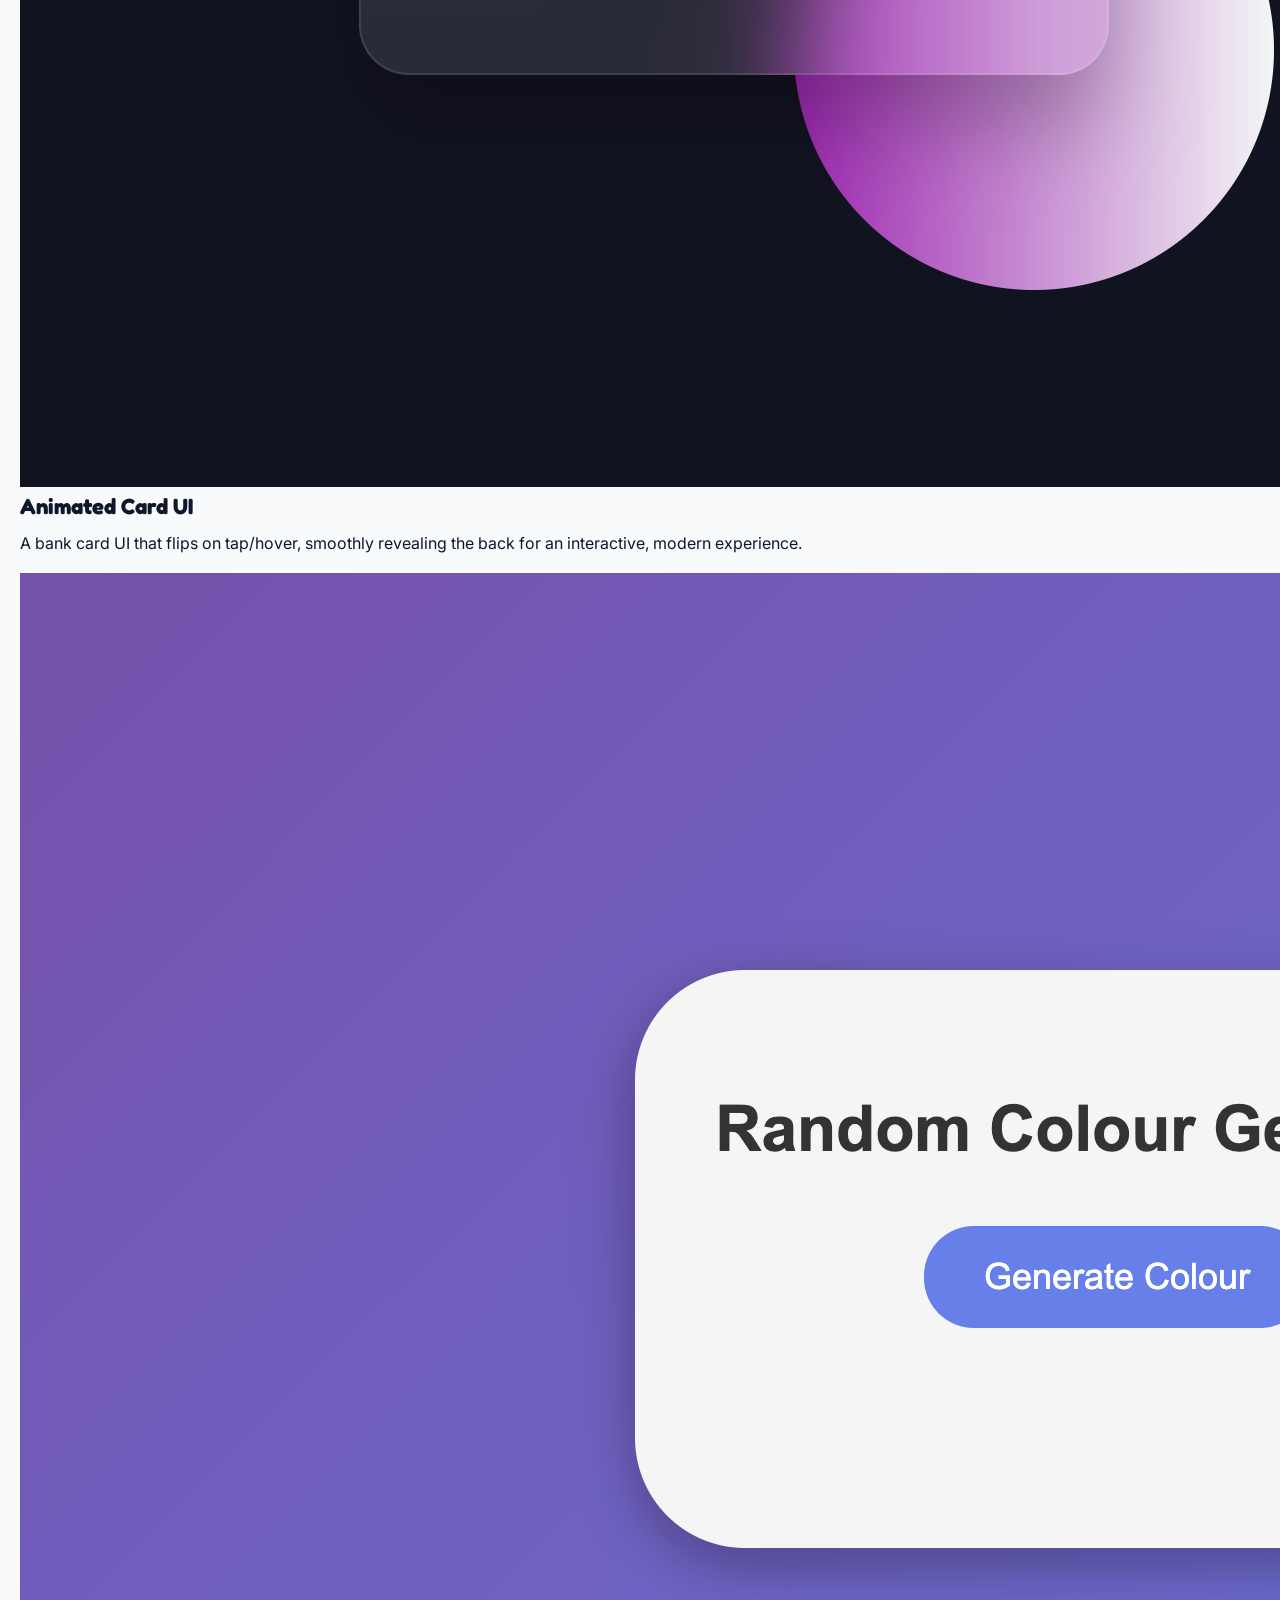
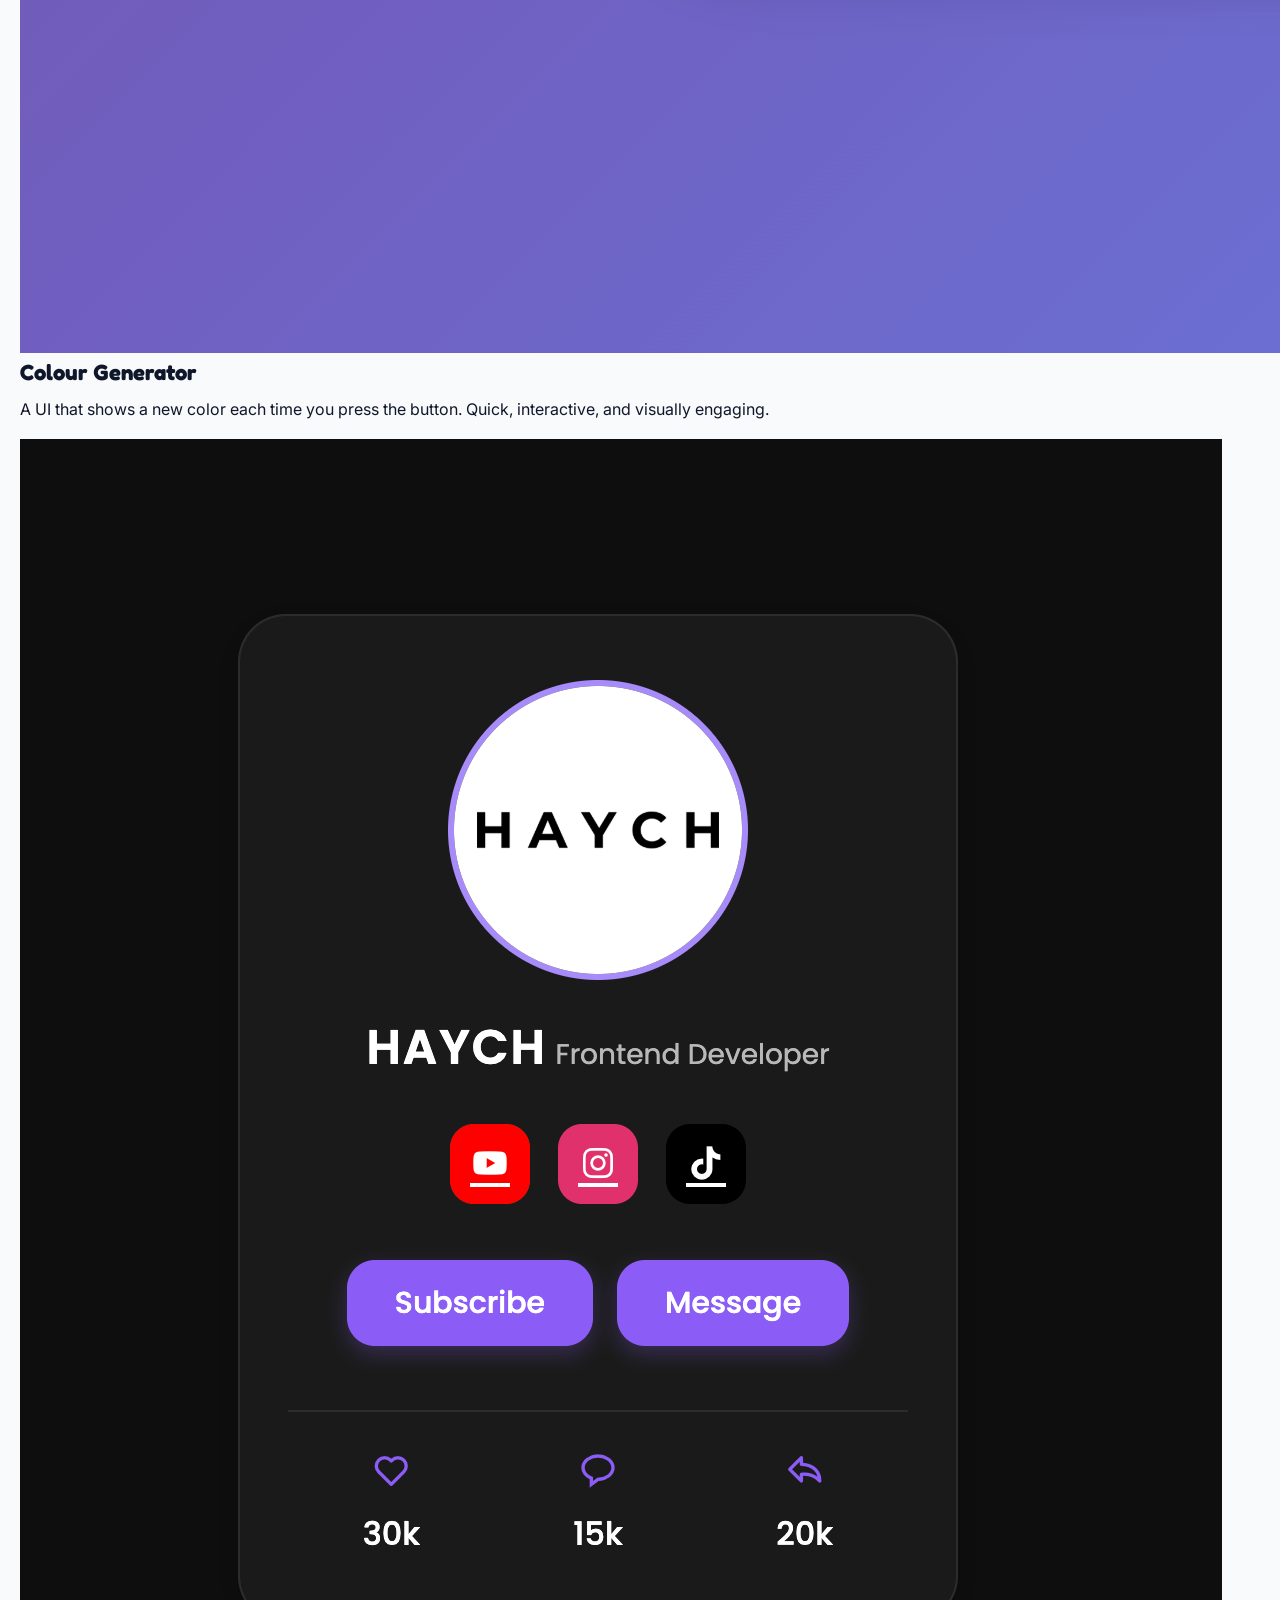
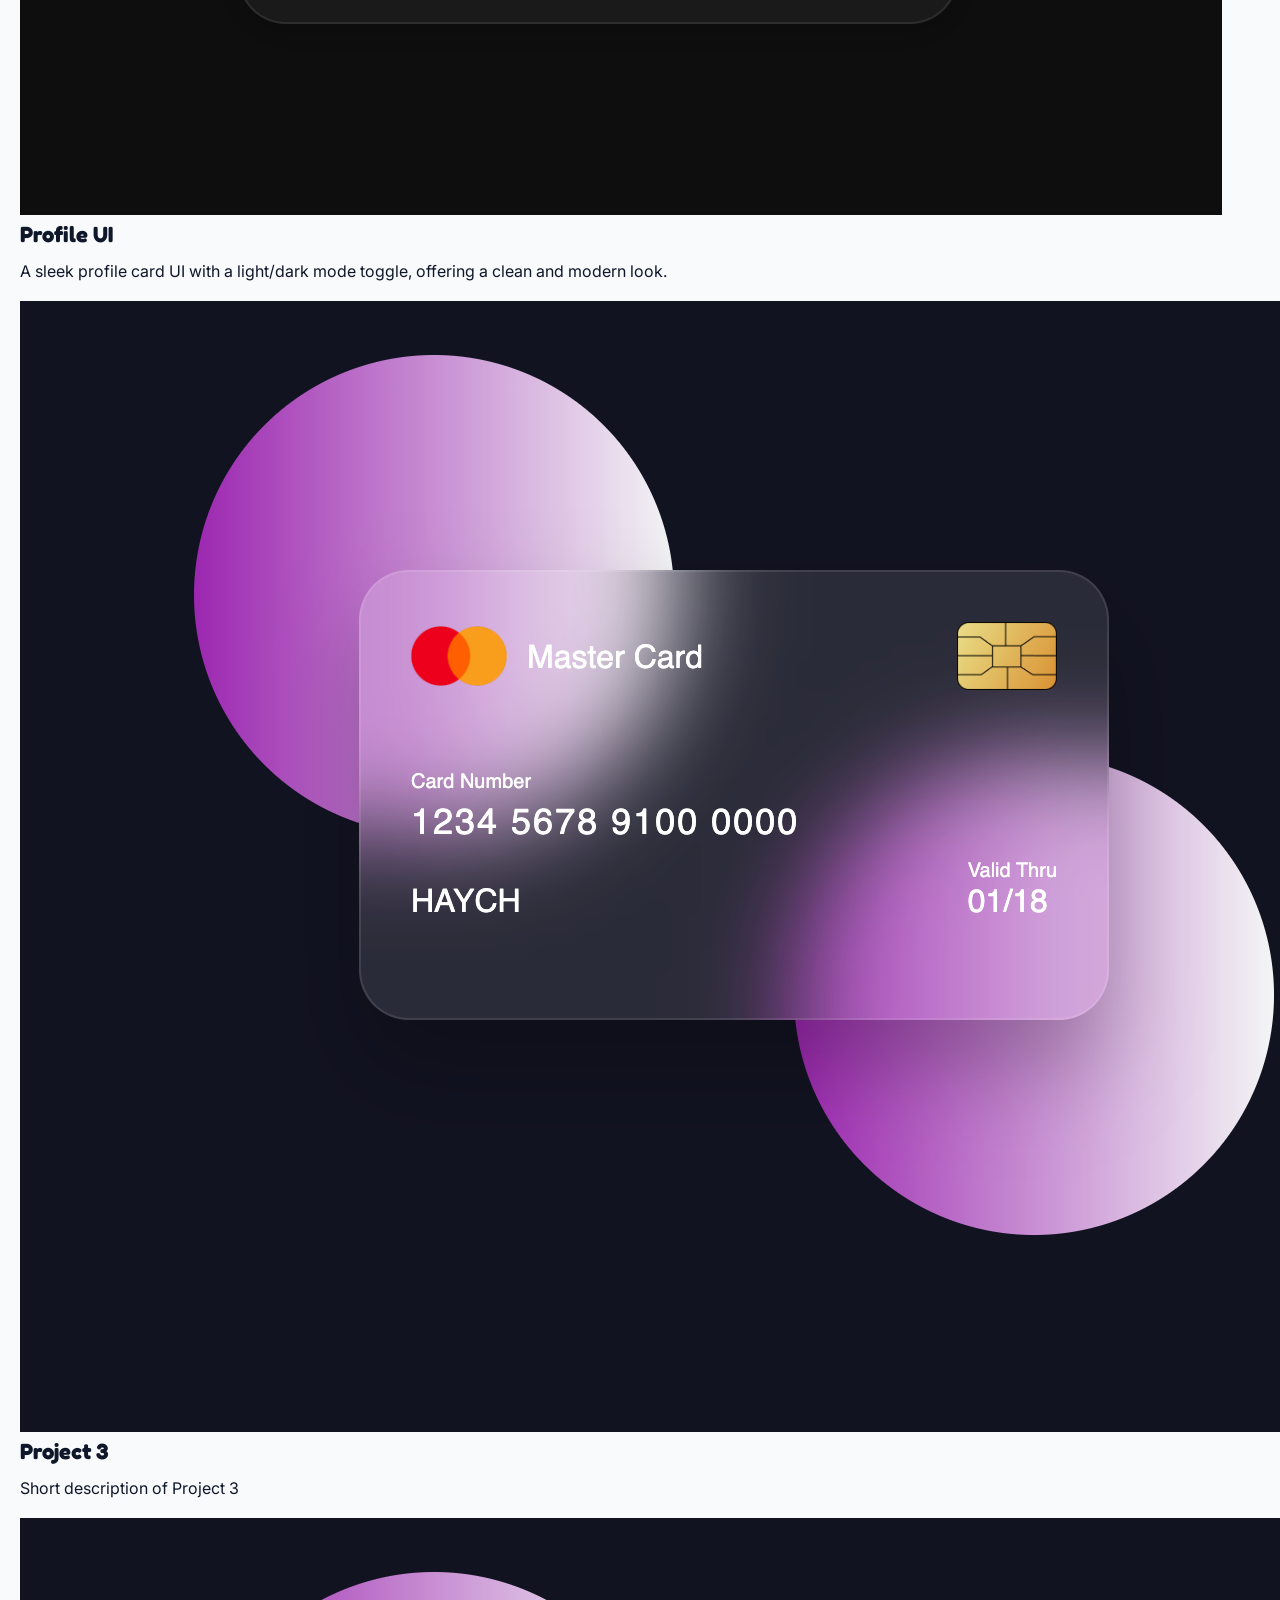
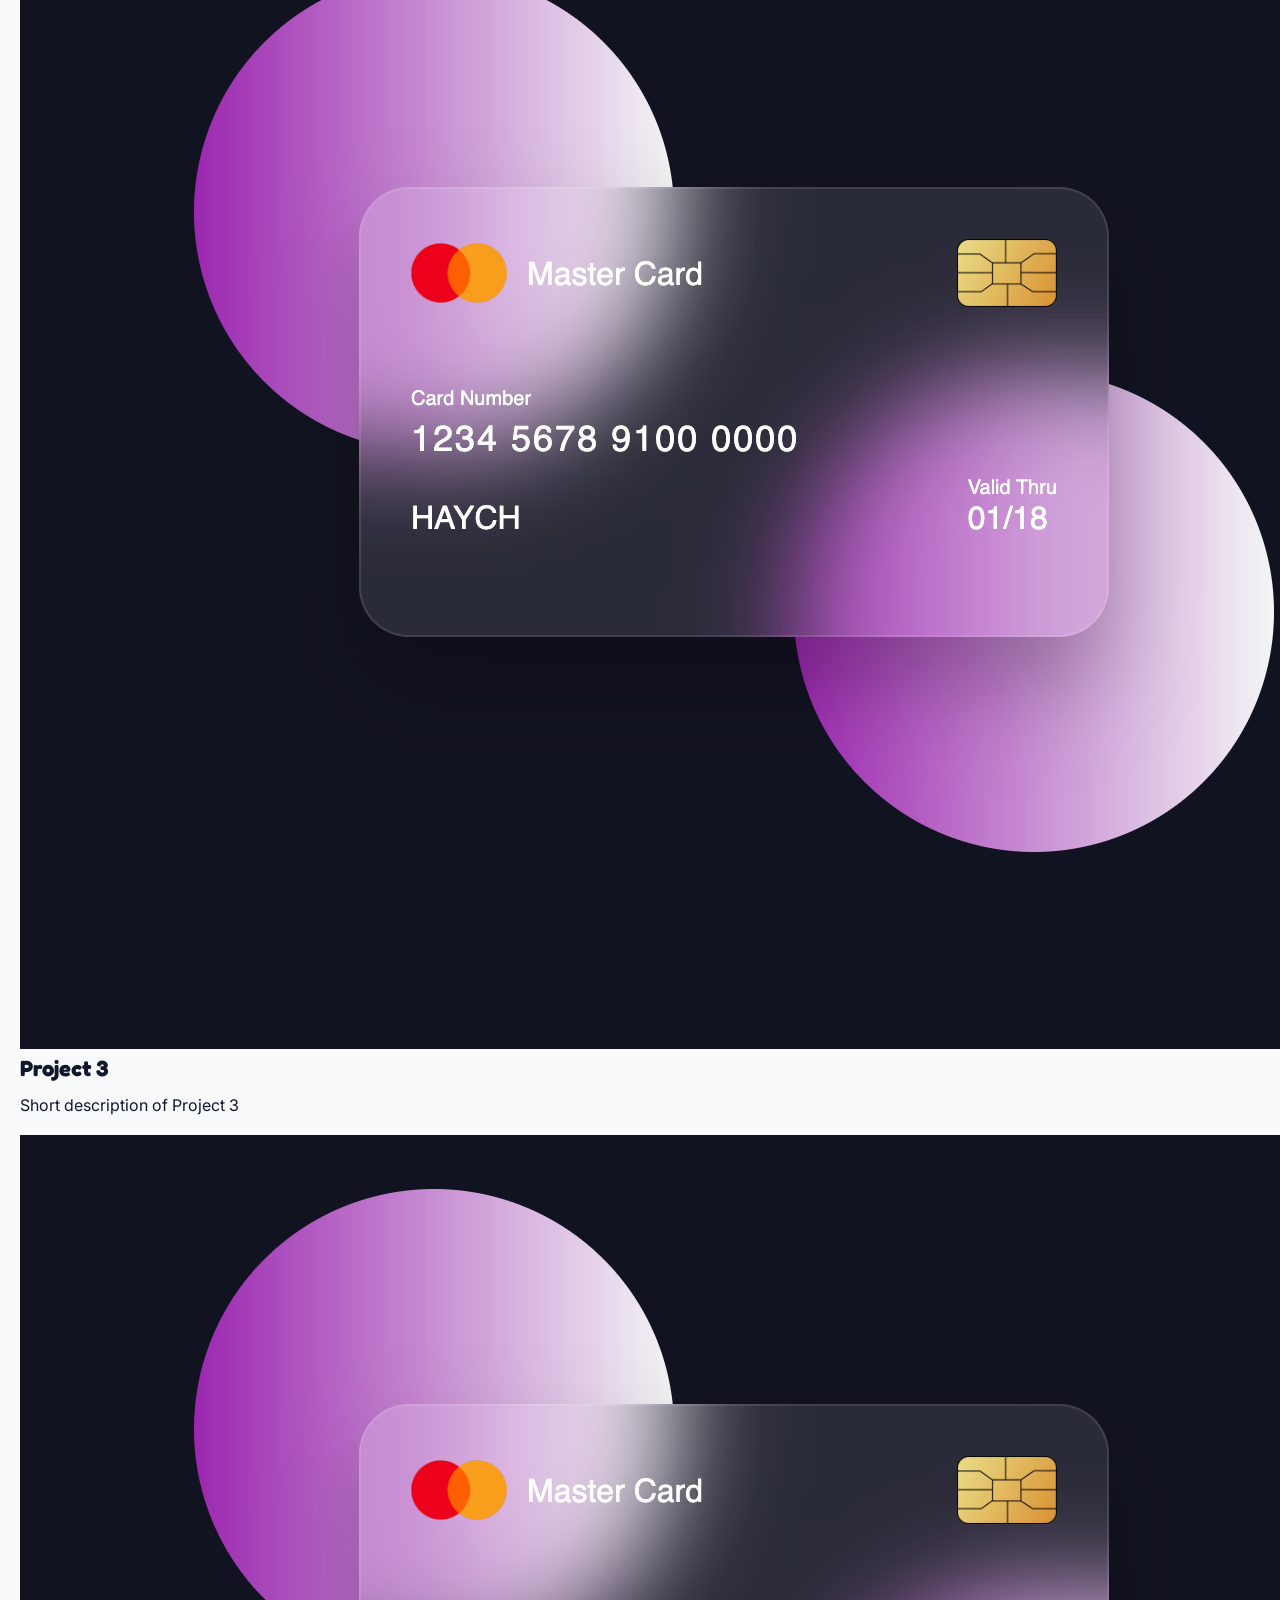
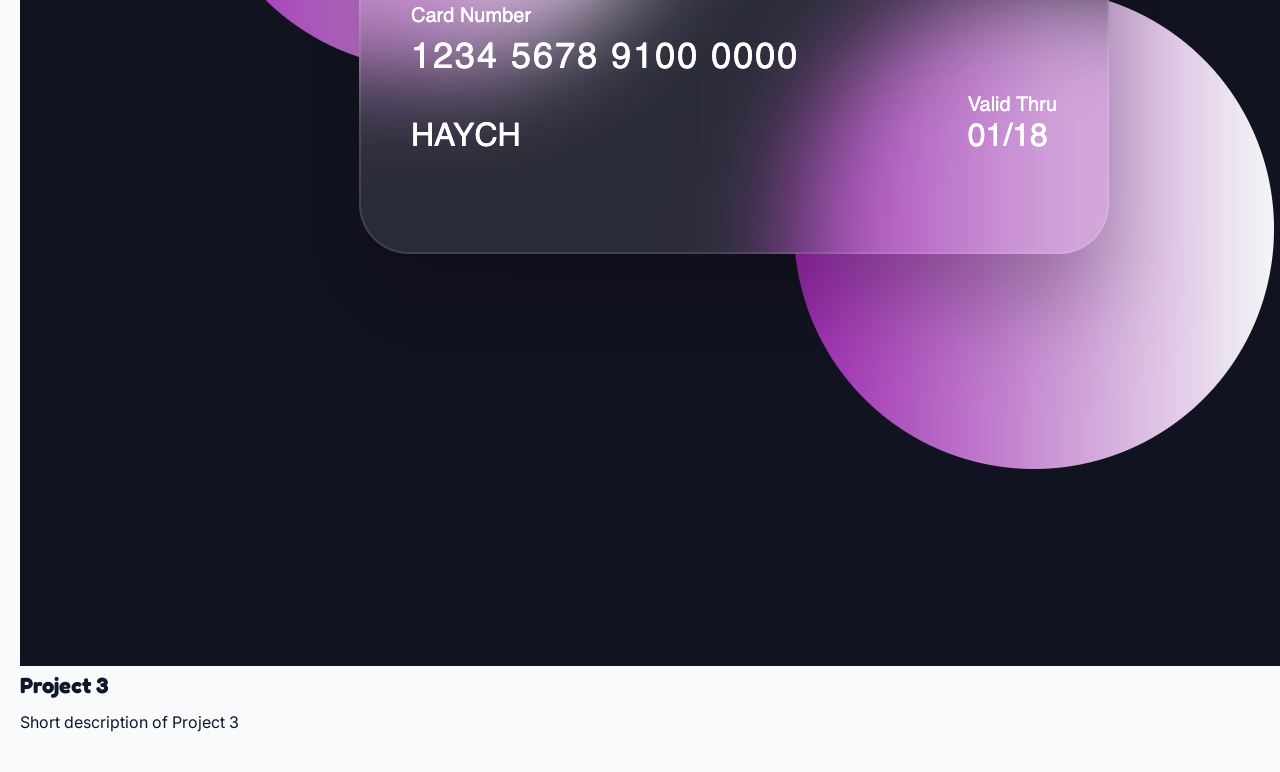
==== commit a566be62: "changes" ====
--- a/index.html
+++ b/index.html
@@ -5,6 +5,7 @@
     <meta name="viewport" content="width=device-width, initial-scale=1.0">
     <link rel="stylesheet" href="styles.css">
     <link rel="stylesheet" href="style-guide.css">
+    <link rel="stylesheet" href="components.css">
     <title>Haych's Portfolio</title>
     <script src="script.js" defer></script>
 </head>
--- a/styles.css
+++ b/styles.css
@@ -1,691 +1,16 @@
-html, body {
+/* =========================
+   BASE RESET
+========================= */
+
+* {
   margin: 0;
   padding: 0;
-  overflow-x: hidden;  /* prevent horizontal scroll */
-  background-color:#fafafa;
-}
-
-/* NAVBAR STYLING */
-.navbar {
-  width: 100%;
-  height: 70px;
-  display: flex;
-  align-items: center;
-  justify-content: space-between;
-  padding: 0 40px;
-  box-sizing: border-box;
-  background: #fff;
-  position: relative;  /* needed for pseudo-element */
-}
-
-.navbar::after {
-  content: "";
-  position: absolute;
-  bottom: 0;
-  left: 0%;      /* distance from left edge */
-  right: 0%;     /* distance from right edge */
-  height: 1px;   /* thickness of the line */
-  background: #d1d1d1;
-}
-
-.haych {
-  font-size: 18px;
-  font-weight: 700;
-  color: #000; /* black */
-  font-family: 'Poppins', sans-serif; /* optional clean font */
-  letter-spacing: 5px;
-}
-
-.logo a{
-    text-decoration: none;
-}
-
-.nav-links {
-  display: flex;
-  gap: 40px;
-  list-style: none;
-}
-
-.nav-links a {
-  text-decoration: none;
-  color: #000;
-  font-size: 18px;
-  font-weight: 700;
-  font-family: 'Poppins', sans-serif;
-  position: relative;
-}
-
-.nav-links a::after {
-  content: "";
-  position: absolute;
-  left: 0;
-  bottom: -6px;
-  width: 0%;
-  height: 2px;
-  background: #5A4E7C;
-  transition: 0.3s ease;
-}
-
-.nav-links a:hover::after {
-  width: 100%;
-}
-
-#hero {
-  position: relative;        /* reference for absolute positioning */
-  display: flex;
-  flex-direction: column;    /* keep text stacked vertically */
-  align-items: flex-start;   /* left-align text */
-  justify-content: flex-start;
-  padding-left: 10%;
-  padding-top: 150px;
-  background-color: #f5f5f5;
-  color: #000;
-}
-
-#hero::after {
-  content: "";
-  display: block;
-  height: 50px; /* adjust as needed */
- background: linear-gradient(to bottom, #f5f5f5 0%, #fff 100%);
-}
-
-.hero-text h1 {
-  font-size: 48px;
-  margin-bottom: 10px;
-  font-family: 'Poppins', sans-serif;
-}
-
-.hero-text h2 {
-  font-size: 24px;
-  font-weight: 400;
-  color: #555; /* slightly muted */
-  font-family: 'Poppins', sans-serif;
-}
-
-.contact-btn {
-  display: inline-block;
-  margin-top: 30px;
-  padding: 10px 40px;
-  border-radius: 8px;        /* slightly rounded corners */
-  border: none;
-  background-color: #5A4E7C;
-  color: #fff;
-  font-size: 16px;
-  cursor: pointer;
-  transition: background 0.3s;
-  text-decoration: none;
-  font-family: 'Poppins', sans-serif;
-  transition: background-color 0.3s ease, transform 0.3s ease;
-}
-
-.contact-btn:hover {
-  background-color:  #6A5E96;
-  transform: translateY(-8px);
-}
-
-#projects-section {
-  width: 100%;
-  display: flex;
-  justify-content: flex-end; /* align to right */
-  padding: 50px 3% 80px 0;   /* top padding smaller */
-}
-
-.projects-container {
-  position: absolute;        /* float on top of hero without affecting text */
-  top: 40%;                  /* vertically center relative to hero */
-  right: 3%;                 /* distance from right edge */
-  transform: translateY(-50%);
-  display: flex;             /* horizontal layout */
-  gap: 25px;                 /* space between cards */
-}
-
-.project-card {
-  width: 230px;           /* keep width fixed */
-  height: 320px;            /* let it grow/shrink with content */
-  background-color:#fafafa;
-  border-radius: 20px;
-  padding: 20px;
-  box-shadow: 0 10px 25px rgba(0,0,0,0.08);
-  margin-top: auto;
-
-  display: flex;
-  flex-direction: column;
-  align-items: center;
-  transition: transform 0.3s ease, box-shadow 0.3s ease, opacity 0.3s ease;
-}
-
-.project-card:hover {
-  transform: scale(1.08);
-  z-index: 10;  /* bring hovered card forward */
-}
-
-.project-card a {
-  display: block;        /* link wraps image */
-  width: 100%;
-}
-
-.project-card a img {
-  display: block;
-  width: 100%;           /* fill card width */
-  height: 220px;         /* maintain aspect ratio */    
-  object-fit: cover;
-  border-radius: 15px;
-  margin-bottom: 15px;
-}
-
-
-.project-card h3 {
-  margin: 0 0 10px 0;
-  font-size: 18px;
-  font-weight: 700;
-  text-align: center;
-}
-
-.project-card p {
-  margin: 0;
-  font-size: 14px;
-  font-weight: bold;
-  color: #555;
-  text-align: center;
-}
-
-#socials {
-  display: flex;
-  gap: 40px;
-  justify-content: center; /* center horizontally */
-  align-items: center;
-  margin-top: 200px;       /* space from content above */
-}
-
-#socials a {
-  display: inline-block;
-  transition: transform 0.3s ease, opacity 0.3s ease;
-}
-
-#socials a:hover {
-  transform: scale(1.2);   /* slightly enlarge on hover */
-}
-
-#socials img {
-  width: 40px;             /* size of icon */
-  height: 40px;
-  object-fit: contain;
-}
-
-/* About Page*/
-
-#about {
-  width: 100%;
-  padding: 100px 10%;
-  background: #fff;
-}
-
-
-.about-container {
-  display: flex;
-  justify-content: space-between;
-  align-items: center;   /* vertically center both sides */
-  gap: 60px;
-  position: relative;
-}
-
-.about-text img{
-  width: 300px;
-  height: 300px;
-    display: block;
-  margin-bottom: 30px;   /* space between image and text */
-  position: relative;
-  top: -30px;    
-  
-}
-
-.about-text p {
-  position: relative;        /* make pseudo-element relative to paragraph only */
-  font-size: 18px;
-  line-height: 1.6;
-  color: #444;
-  font-family: 'Poppins', sans-serif;
-  margin-top: -30px;          /* space from image above */
-  padding-left: 20px;        /* space between line and text */
-}
-
-.about-text p::before {
-  content: "";
-  position: absolute;
-  left: 0;                   /* line at the very left of paragraph */
-  top: 0;
-  width: 4px;                /* line thickness */
-  height: 100%;              /* full height of paragraph only */
-  background-color: #5A4E7C; /* purple accent */
-  border-radius: 2px;
-}
-
-.about-card {
-  width: 500px;
-  background-color: #fff;
-  padding: 30px 25px;
-  border-radius: 20px;
-  box-shadow: 0 15px 35px rgba(0,0,0,0.1);
-
-  display: flex;
-  flex-direction: column;
-  justify-content: center;
-  text-align: center;
-
-  position: absolute;
-  top: 50%;
-  right: 15%;
-}
-
-
-.about-card h3 {
-  font-size: 22px;
-  margin-bottom: 15px;
-  color: #5A4E7C;                  /* same purple accent as mission line */
-  font-family: 'Poppins', sans-serif;
-}
-
-.about-card .ikigai {
-  font-size: 14px;               /* small and subtle */
-  color: #888;                   /* muted grey */
-  display: block;                /* ensures it sits on its own line */
-  margin-bottom: 0;           /* space between ikigai and paragraph */
-  font-family: 'Noto Sans JP', sans-serif; /* clean Japanese font */
-}
-
-.about-card p {
-  font-size: 16px;
-  line-height: 1.5;
-  color: #555;
-  font-family: 'Poppins', sans-serif;
-}
-
-/* Skills Page*/
-/* ------------------------------
-   SKILLS SECTION FIXED
--------------------------------*/
-#skills {
-  width: 100%;
-  padding: 50px 0;              /* vertical padding only */
-  background-color: #f5f5f5;    /* now fills full width */
-}
-
-.skills-inner {
-  display: flex;
-  justify-content: space-between;
-  width: 100%;
-  max-width: 1200px;             /* constraint on inner container */
-  margin: 0 auto;                /* center the content */
-  padding: 0 10px;               /* horizontal breathing room */
-}
-
-.skill-block {
-  text-align: center;
-  max-width: 200px;
-}
-
-.skill-icon {
-  display: flex;
-  flex-direction: column;
-  align-items: center;
-  gap: 20px;
-  width: 124px;
-  cursor: pointer;
-  opacity: 0;
-  transform: translateY(50px);
-  border-radius: 15px;
-  background: transparent;
-  box-shadow: none;
-  transition: transform 0.4s ease, opacity 0.4s ease;
-}
-
-.skill-icon:hover {
-  transform: translateY(-10px) scale(1.05);
-}
-
-.skill-icon img {
-  width: 100%;
-  height: 100%;
-  object-fit: contain;
-}
-
-.skill-icon p {
-  font-weight: bold;
-  font-size: 18px;
-  text-align: center;
-  color: #444;
-  font-family: monospace;
-  transition: color 0.3s ease;
-}
-
-.skill-desc {
-  font-family: 'Poppins', sans-serif;
-  font-size: 16px;
-  color: #444;
-  line-height: 1.6;
-  margin-top: 12px;
-  text-align: center;
-  max-width: 230px;              /* allows text to breathe without affecting icon */
-  margin-left: -30px;
-}
-
-
-
-/* Creations Page*/
-
-#creations {
-  width: 100%;
-  padding: 50px 10%;       /* breathing room on sides */
-  background-color: #fff;
   box-sizing: border-box;
 }
 
-.creations-container {
-  display: grid;                              /* grid layout */
-  grid-template-columns: repeat(auto-fit, minmax(230px, 1fr)); /* responsive columns */
-   gap: 40px 250px;                               /* spacing between cards */
-  justify-items: center;                       /* center each card in its column */
-  max-width: 1200px;                           /* optional max width */
-  margin: 0 auto;                              /* center container on page */
-}
-
-.creation-card {
-  width: 230px;                                /* fixed width */
-  height: 320px;
-  background-color: #fff;
-  border-radius: 20px;
-  padding: 20px;
-  box-shadow: 0 10px 25px rgba(0,0,0,0.08);
-  margin-top: auto;
-
-  display: flex;
-  flex-direction: column;
-  align-items: center;
-  transition: transform 0.3s ease, box-shadow 0.3s ease, opacity 0.3s ease;
-}
-
-.creation-card:hover {
-  transform: scale(1.08);
-  z-index: 10;  /* bring hovered card forward */
-}
-
-.creation-card a {
-  display: block;
-  width: 100%;
-}
-
-.creation-card a img {
-  display: block;
-  width: 100%;
-  height: 220px;
-  max-height: 220px;
-  object-fit: cover;
-  border-radius: 15px;
-  margin-bottom: 15px;
-}
-
-.creation-card h3 {
-  margin: 0 0 10px 0;
-  font-size: 18px;
-  font-weight: 700;
-  text-align: center;
-}
-
-.creation-card p {
-  margin: 0;
-  font-size: 14px;
-  color: #555;
-  text-align: center;
-  font-weight: bold;
-}
-
-/* Hamburger hidden on desktop */
-.hamburger {
-  display: none;
-  font-size: 28px;
-  cursor: pointer;
-  color: #000; /* black hamburger if shown */
-}
-
-
-@media (max-width: 1024px) {
-
-  .nav-links {
-    display: none;
-    flex-direction: column;
-    gap: 20px;
-    background-color: #fff;
-    position: absolute;
-    top: 70px;
-    left: 0;
-    width: 100%;
-    padding: 20px;
-    box-shadow: 0 5px 15px rgba(0,0,0,0.1);
-    z-index: 999; /* ensure it’s on top */
-  }
-
-  .nav-links.mobile-active {
-    display: flex;
-  }
-
-  .hamburger {
-    display: block;
-    cursor: pointer;
-    font-size: 28px;
-    color: #000;
-    position: relative;
-    z-index: 1000; /* always on top */
-  }
-
-    #hero {
-    padding-left: 5%;       /* reduce padding */
-    padding-top: 100px;     /* smaller top space */
-    align-items: center;    /* center text on mobile */
-    text-align: center;
-  }
-
-  .hero-text h1 {
-    font-size: 32px;        /* smaller heading */
-  }
-
-  .hero-text h2 {
-    font-size: 18px;        /* smaller subheading */
-  }
-
-  .contact-btn {
-    padding: 10px 25px;     /* smaller button */
-    font-size: 14px;
-  }
-
-/* Projects container adjustments */
-#projects-section {
-  justify-content: center;  /* center cards below text */
-  padding: 30px 5% 50px 5%;
-}
-
-.projects-container {
-  position: static;        /* remove absolute positioning */
-  transform: none;
-  flex-wrap: wrap;         /* wrap cards to next line if needed */
-  gap: 15px;
-  margin-top: 30px;
-  display: flex;
-  justify-content: center;
-}
-
-/* Slightly smaller and more fitting cards for mobile */
-.project-card {
-  width: 70%;             /* smaller width for better fit */
-  max-width: 280px;       /* limit max width */
-  padding: 15px;          /* slightly smaller padding */
-}
-
-    /* ABOUT SECTION */
-  #about {
-    padding: 60px 0;
-  }
-
-  .about-container {
-    flex-direction: column;
-    align-items: center;
-    gap: 30px;
-    position: static;
-  }
-
-  /* ICON */
-  .about-text img {
-    width: 160px;
-    height: 160px;
-    margin: 0 auto 10px;
-    top: 0;
-  }
-
-  /* TEXT */
-  .about-text {
-    width: 100%;
-    text-align: center;
-  }
-
-  .about-text p {
-    font-size: 15px;
-    line-height: 1.5;
-    margin-top: 0;
-    padding-left: 0;
-    max-width: 85%;
-    margin-left: auto;
-    margin-right: auto;
-  }
-
-  .about-text p::before {
-    display: none; /* remove vertical line on mobile */
-  }
-
-  /* CARD */
-  .about-card {
-    position: static;         /* removes absolute positioning */
-    width: 100%;
-    max-width: 340px;
-    padding: 20px;
-    margin: 0 auto;
-    text-align: center;
-    padding-left: 24px;
-    padding-right: 24px;
-  }
-
-  .about-card h3 {
-    font-size: 18px;
-  }
-
-  .about-card p {
-    font-size: 14px;
-    line-height: 1.6;
-  }
-
-    /* SKILLS SECTION */
-  #skills {
-    padding: 50px 20px;
-  }
-
-  .skills-inner {
-    flex-direction: column;   /* stack skills vertically */
-    align-items: center;
-    gap: 40px;
-    padding: 0;
-  }
-
-  .skill-block {
-    max-width: 100%;
-    display: flex;
-    flex-direction: column;
-    align-items: center;
-  }
-
-  /* ICON */
-  .skill-icon {
-    width: 100px;            /* slightly smaller on mobile */
-    gap: 12px;
-    transform: none;         /* prevent off-screen animation */
-  }
-
-  .skill-icon img {
-    width: 100%;
-    height: auto;
-  }
-
-  .skill-icon p {
-    font-size: 16px;
-  }
-
-  /* DESCRIPTION */
-  .skill-desc {
-    max-width: 90%;
-    margin: 0 auto;
-    font-size: 15px;
-    line-height: 1.6;
-    text-align: center;
-    margin-left: 0;          /* REMOVE negative margin */
-  }
-  
-}
-
-@media (max-width: 400px) {
-
-    /* ---------- NAV ---------- */
-    .haych {
-    font-size: 16px;
-    letter-spacing: 3px;
-  }
-
-  .nav-links a {
-    font-size: 16px;
-  }
-
-  /* ---------- HERO ---------- */
-  .hero-text h1 {
-    font-size: 26px;
-    line-height: 1.2;
-  }
-
-  .hero-text h2 {
-    font-size: 16px;
-    line-height: 1.4;
-  }
-
-  .contact-btn {
-    font-size: 14px;
-    padding: 10px 22px;
-  }
-
-  /* ---------- PROJECT CARDS ---------- */
-  .project-card h3 {
-    font-size: 16px;
-  }
-
-  .project-card p {
-    font-size: 13px;
-  }
-
-  /* ---------- ABOUT ---------- */
-  .about-text p {
-    font-size: 14px;
-    line-height: 1.7;
-  }
-
-  .about-card h3 {
-    font-size: 18px;
-  }
-
-  .about-card p {
-    font-size: 14px;
-  }
-
-  /* ---------- SKILLS ---------- */
-  .skill-icon p {
-    font-size: 16px;
-  }
-
-  .skill-desc {
-    font-size: 14px;
-    line-height: 1.6;
-  }
-}
+body {
+  font-family: var(--font-body);
+  background: var(--color-bg);
+  color: var(--color-text);
+  line-height: 1.5;
+}
--- a/style-guide.css
+++ b/style-guide.css
@@ -1,63 +1,62 @@
 /* ==========================================================================
-   0. GOOGLE FONTS IMPORT
+   0. GOOGLE FONTS IMPORT (OPTIONAL - BETTER IN HTML HEAD)
    ========================================================================== */
-@import url('https://googleapis.com');
+@import url('https://fonts.googleapis.com/css2?family=Inter:wght@400;500;700&family=Fredoka:wght@400;600;700&family=Plus+Jakarta+Sans:wght@400;600;700&display=swap');
 
 /* ==========================================================================
-   1. COLOR SCHEMES GALLERY (Your Website Theme Engine)
+   1. COLOR SCHEMES GALLERY (THEME ENGINE)
    ========================================================================== */
 
-/* 💻 SITE 1: Default Modern Tech Blue (Applied automatically) */
+/* 💻 DEFAULT MODERN TECH BLUE */
 :root {
   --color-bg: #f8fafc;
   --color-card: #ffffff;
   --color-text: #0f172a;
   --color-text-muted: #64748b;
-  --color-primary: #3b82f6;     /* Bright Blue */
+  --color-primary: #3b82f6;
   --color-primary-hover: #1d4ed8;
   --color-border: #e2e8f0;
 
-  /* Global Layout Variables (Shared across all themes) */
+  /* GLOBAL TOKENS */
   --font-headings: 'Fredoka', 'Plus Jakarta Sans', system-ui, sans-serif;
   --font-body: 'Inter', system-ui, sans-serif;
   --border-radius: 8px;
 }
 
-/* 🥐 SITE 2: Warm Bakery (Warm creams, rich chocolate, and warm honey amber) */
+/* 🥐 WARM BAKERY */
 .theme-bakery {
-  --color-bg: #fdfbf7;          /* Soft Cream Background */
+  --color-bg: #fdfbf7;
   --color-card: #ffffff;
-  --color-text: #4a3728;        /* Deep Chocolate Brown Text */
-  --color-text-muted: #8c7662;  /* Muted Crust Brown */
-  --color-primary: #d97706;     /* Honey Amber Accent */
+  --color-text: #4a3728;
+  --color-text-muted: #8c7662;
+  --color-primary: #d97706;
   --color-primary-hover: #b45309;
   --color-border: #f3eae0;
 }
 
-/* 👑 SITE 3: Luxury Boutique / Fashion (Crisp white, charcoal, and elegant rose-gold) */
+/* 👑 LUXURY */
 .theme-luxury {
-  --color-bg: #fafafa;          /* Soft Minimal White */
+  --color-bg: #fafafa;
   --color-card: #ffffff;
-  --color-text: #1c1917;        /* Clean Onyx Charcoal Text */
-  --color-text-muted: #78716c;  /* Soft Stone Gray */
-  --color-primary: #c2410c;     /* Muted Rose-Gold / Terracotta Accent */
+  --color-text: #1c1917;
+  --color-text-muted: #78716c;
+  --color-primary: #c2410c;
   --color-primary-hover: #9a3412;
   --color-border: #e7e5e4;
 }
 
-/* 🕹️ SITE 4: Dark Cyber / Gaming (Deep blacks, silver text, and sharp neon emerald) */
+/* 🕹️ CYBER (FIXED TEXT COLOR) */
 .theme-cyber {
-  --color-bg: #09090b;          /* Pure Jet Black Background */
-  --color-card: #18181b;        /* Slate Gray Container Box */
-  --color-text: #000;        /* Crisp White Text */
-  --color-text-muted: #a1a1aa;  /* Muted Cool Silver */
-  --color-primary: #10b981;     /* Vivid Neon Emerald Accent */
+  --color-bg: #09090b;
+  --color-card: #18181b;
+  --color-text: #ffffff;   /* FIXED */
+  --color-text-muted: #a1a1aa;
+  --color-primary: #10b981;
   --color-primary-hover: #059669;
   --color-border: #27272a;
 }
 
-/* 🌸 SITE 5: Kawaii Pastel */
-
+/* 🌸 KAWAII */
 .theme-kawaii {
   --color-bg: #fff7fb;
   --color-card: #ffffff;
@@ -66,10 +65,10 @@
   --color-primary: #ff8fc7;
   --color-primary-hover: #ff6bb3;
   --color-border: #ffd6ea;
+
   --border-radius: 24px;
   --font-headings: 'Fredoka', sans-serif;
   --font-body: 'Outfit', sans-serif;
-
 }
 
 /* ==========================================================================
@@ -90,7 +89,7 @@
 }
 
 /* ==========================================================================
-   3. FONT FAMILY VARIATIONS
+   3. FONT UTILITIES
    ========================================================================== */
 .font-tech-heading { font-family: 'Plus Jakarta Sans', sans-serif; font-weight: 800; }
 .font-tech-body    { font-family: 'Inter', sans-serif; }
@@ -101,10 +100,11 @@
 .font-clean-heading { font-family: 'Outfit', sans-serif; font-weight: 700; }
 .font-clean-body    { font-family: 'Open Sans', sans-serif; }
 
-.font-kawaii-heading { font-family: 'Fredoka', sans-serif; font-weight: 700;}
-.font-kawaii-body { font-family: 'Outfit', sans-serif;}
+.font-kawaii-heading { font-family: 'Fredoka', sans-serif; font-weight: 700; }
+.font-kawaii-body   { font-family: 'Outfit', sans-serif; }
+
 /* ==========================================================================
-   4. TYPOGRAPHY H1 - H6 SCALE
+   4. TYPOGRAPHY SYSTEM
    ========================================================================== */
 h1, h2, h3, h4, h5, h6 {
   font-family: var(--font-headings);
@@ -121,11 +121,12 @@
 h5 { font-size: 16px; font-weight: 700; text-transform: uppercase; letter-spacing: 0.5px; }
 h6 { font-size: 14px; font-weight: 700; color: var(--color-text-muted); text-transform: uppercase; }
 
-p { 
+p {
   font-family: var(--font-body);
-  font-size: 16px; 
-  color: var(--color-text-muted); 
-  margin-bottom: 16px; 
+  font-size: 16px;
+  color: var(--color-text);
+  margin-bottom: 16px;
+  line-height: 1.6;
 }
 
 .text-body {
@@ -134,1087 +135,6 @@
   color: var(--color-text);
 }
 
-/* ==========================================================================
-   5. NAVIGATION BAR COMPONENT (Single clean header bar)
-   ========================================================================== */
-.navbar {
-  background-color: var(--color-card);
-  border: 1px solid var(--color-border);
-  padding: 15px 20px;
-  display: flex;
-  justify-content: space-between;
-  align-items: center;
-  border-radius: var(--border-radius);
-  margin-bottom: 40px;
-}
-.navbar .brand { font-family: var(--font-headings); font-weight: bold; font-size: 20px; color: var(--color-primary); }
-.navbar .nav-links a { font-family: var(--font-body); color: var(--color-text-muted); text-decoration: none; margin-left: 20px; font-weight: 500; transition: color 0.2s; }
-.navbar .nav-links a:hover { color: var(--color-primary); }
-
-/* ==========================================================================
-   6. CARD VARIATIONS 
-   ========================================================================== */
-.card { padding: 25px; border-radius: var(--border-radius); margin-bottom: 20px; background-color: var(--color-card); }
-.card-standard { border: 1px solid var(--color-border); }
-.card-elevated { border: none; box-shadow: 0 10px 15px -3px rgba(0, 0, 0, 0.03); }
-.card-accent { border: 1px solid var(--color-border); border-top: 4px solid var(--color-primary); }
-.card-dark { background-color: var(--color-text); border: none; }
-.card-dark h1, .card-dark h2, .card-dark h3, .card-dark h4, .card-dark h5, .card-dark h6 { color: var(--color-bg); }
-.card-dark p { opacity: 0.8; } 
-
-/* ==========================================================================
-   7. BUTTON VARIATIONS
-   ========================================================================== */
-.btn { display: inline-flex; align-items: center; justify-content: center; padding: 10px 20px; font-family: var(--font-body); font-size: 14px; font-weight: 600; text-decoration: none; border: none; cursor: pointer; transition: all 0.2s ease; }
-.btn-primary { background-color: var(--color-primary); color: var(--color-card); border-radius: var(--border-radius); }
-.btn-primary:hover { background-color: var(--color-primary-hover); }
-.btn-secondary { background-color: transparent; color: var(--color-text); border: 1px solid var(--color-border); border-radius: var(--border-radius); }
-.btn-secondary:hover { background-color: rgba(0,0,0,0.02); border-color: var(--color-text-muted); }
-.btn-pill { background-color: var(--color-text); color: var(--color-card); border-radius: 9999px; }
-.btn-pill:hover { opacity: 0.9; }
-.btn-minimal { background-color: transparent; color: var(--color-primary); padding-left: 0; padding-right: 0; }
-.btn-minimal:hover { color: var(--color-primary-hover); text-decoration: underline; }
-.card-soft { border: 2px solid var(--color-border); box-shadow: 0 10px 25px rgba(0,0,0,0.05); transform: translateY(0); transition: 0.2s ease; }
-.card-soft:hover { transform: translateY(-4px); }
-
-/* ==========================================================================
-   8. STYLE GUIDE SHOWCASE UTILITIES (Dashboard specific helpers)
-   ========================================================================== */
-.main-container { max-width: 1000px; margin: 0 auto; }
-.guide-section { margin-top: 50px; padding-top: 20px; border-top: 2px dashed var(--color-border); }
-.guide-title { font-size: 14px; text-transform: uppercase; letter-spacing: 1px; color: var(--color-primary); margin-bottom: 20px; }
-.palette-grid { display: flex; gap: 30px; flex-wrap: wrap; }
-.color-swatch { width: 100px; text-align: center; font-size: 12px; }
-.swatch-box-bg, .swatch-box-card, .swatch-box-text, .swatch-box-primary { width: 80px; height: 80px; border-radius: 50%; border: 1px solid var(--color-border); margin: 0 auto 10px auto; }
-.swatch-box-bg { background-color: var(--color-bg); }
-.swatch-box-card { background-color: var(--color-card); }
-.swatch-box-text { background-color: var(--color-text); }
-.swatch-box-primary { background-color: var(--color-primary); }
-.showcase-grid { display: grid; grid-template-columns: repeat(auto-fit, minmax(280px, 1fr)); gap: 20px; margin-bottom: 20px; }
-.button-showcase { display: flex; align-items: center; gap: 20px; flex-wrap: wrap; }
-.component-group { display: flex; flex-direction: column; }
-.component-label { font-size: 11px; color: var(--color-text-muted); margin-bottom: 8px; text-transform: lowercase; font-family: monospace; }
-.type-row { display: flex; align-items: baseline; gap: 20px; border-bottom: 1px solid var(--color-border); padding-bottom: 10px; margin-bottom: 15px; }
-.type-label { font-size: 12px; color: var(--color-text-muted); font-family: monospace; width: 120px; flex-shrink: 0; }
-.font-preview-box { background: var(--color-card); border: 1px solid var(--color-border); border-radius: var(--border-radius); padding: 20px; }
-.font-tag { font-size: 11px; font-family: monospace; background: var(--color-bg); padding: 2px 6px; border-radius: 4px; display: inline-block; margin-bottom: 10px; }
-.font-margin-sm { margin-bottom: 5px; }
-.font-size-sm { font-size: 14px; margin: 0; }
-.font-weight-normal { font-weight: normal; }
-
-/* Theme preview mini-cards style */
-.theme-preview-card { padding: 15px; border-radius: 8px; border: 1px solid var(--color-border); }
-.theme-dot-primary { width: 15px; height: 15px; display: inline-block; border-radius: 50%; }
-.theme-dot-text { width: 15px; height: 15px; display: inline-block; border-radius: 50%; }
-.theme-margin-bottom-sm { margin-bottom: 4px; }
-.theme-font-size-sm { font-size: 12px; margin-bottom: 10px; }
-
-
-/* ==========================================================================
-   9. NAVIGATION BAR STYLE SHOWCASE
-   ========================================================================== */
-.navbar-showcase {
-  display: flex;
-  flex-direction: column;
-  gap: 24px;
-
-}
-.nav-demo {
-  width: 100%;
-  background: var(--color-card);
-  border: 1px solid var(--color-border);
-  border-radius: var(--border-radius);
-  padding: 16px;
-  min-height: 70px;
-}
-
-.nav-demo a {
-  text-decoration: none;
-  color: var(--color-text);
-  font-size: 14px;
-  font-weight: 600;
-}
-
-.nav-demo .logo {
-  font-weight: 800;
-  color: var(--color-primary);
-}
-
-/* Minimal */
-
-.nav-minimal {
-  display: flex;
-  justify-content: space-between;
-  align-items: center;
-}
-
-.nav-minimal .links {
-  display: flex;
-  gap: 16px;
-}
-
-/* Centered */
-
-.nav-centered {
-  display: flex;
-  justify-content: center;
-  align-items: center;
-  gap: 24px;
-}
-
-/* CTA */
-
-.nav-cta {
-  display: flex;
-  justify-content: space-between;
-  align-items: center;
-}
-
-.nav-cta .links {
-  display: flex;
-  gap: 16px;
-}
-
-/* Underline */
-
-.nav-underline {
-  display: flex;
-  gap: 20px;
-}
-
-.nav-underline a {
-  position: relative;
-}
-
-.nav-underline a::after {
-  content: '';
-  position: absolute;
-  bottom: -4px;
-  left: 0;
-  width: 0%;
-  height: 2px;
-  background: var(--color-primary);
-  transition: 0.3s;
-}
-
-.nav-underline a:hover::after {
-  width: 100%;
-}
-
-/* Pill */
-
-.nav-pill {
-  display: flex;
-  align-items: center;
-  margin-bottom: 40px;
-}
-
-.nav-pill .links {
-  display: flex;
-  gap: 10px;
-  margin-left: auto;
-}
-
-.nav-pill a {
-  background: var(--color-bg);
-  border: 1px solid var(--color-border);
-  padding: 8px 14px;
-  border-radius: 999px;
-  transition: 0.2s;
-}
-
-.nav-pill a:hover {
-  background: var(--color-primary);
-  color: white;
-}
-
-/* Dark */
-
-.nav-dark {
-  display: flex;
-  justify-content: space-between;
-  align-items: center;
-
-  background: var(--color-text);
-  border: none;
-}
-
-.nav-dark .logo {
-  color: var(--color-primary);
-}
-
-.nav-dark a {
-  color: var(--color-bg);
-}
-
-.nav-dark .links {
-  display: flex;
-  gap: 16px;
-}
-
-/* ==========================================================================
-   10. HERO SECTION SHOWCASE
-   ========================================================================== */
-
-.hero-showcase {
-  display: flex;
-  flex-direction: column;
-  gap: 24px;
-}
-
-.hero-demo {
-  background: var(--color-card);
-  border: 1px solid var(--color-border);
-  border-radius: var(--border-radius);
-  padding: 80px 60px;
-}
-
-.hero-demo h1 {
-  margin-bottom: 12px;
-}
-
-.hero-demo p {
-  max-width: 600px;
-}
-
-/* Simple */
-
-.hero-simple {
-  text-align: left;
-}
-
-/* Centered */
-
-.hero-centered {
-  text-align: center;
-}
-
-.hero-centered p {
-  margin-left: auto;
-  margin-right: auto;
-}
-
-/* Split */
-
-.hero-split {
-  display: grid;
-  grid-template-columns: 1fr 300px;
-  gap: 30px;
-  align-items: center;
-}
-
-/* CTA */
-
-.hero-cta {
-  text-align: center;
-}
-
-.hero-actions {
-  display: flex;
-  justify-content: center;
-  gap: 12px;
-  margin-top: 20px;
-}
-
-/* Hero + Image */
-
-.hero-image {
-  display: grid;
-  grid-template-columns: 1fr 350px;
-  gap: 30px;
-  align-items: center;
-}
-
-/* Placeholder */
-
-.hero-placeholder {
-  background: var(--color-bg);
-  border: 2px dashed var(--color-border);
-  border-radius: var(--border-radius);
-  min-height: 180px;
-
-  display: flex;
-  align-items: center;
-  justify-content: center;
-
+.text-muted {
   color: var(--color-text-muted);
-  font-weight: 600;
-}
-
-/* ==========================================================================
-   11. FEATURE SECTION SHOWCASE
-   ========================================================================== */
-
-.feature-showcase {
-  display: flex;
-  flex-direction: column;
-  gap: 24px;
-}
-
-.feature-demo {
-  background: var(--color-card);
-  border: 1px solid var(--color-border);
-  border-radius: var(--border-radius);
-  padding: 32px;
-}
-
-/* ==========================================================================
-   3 COLUMN FEATURES
-   ========================================================================== */
-
-.features-grid-3 {
-  display: grid;
-  grid-template-columns: repeat(3, 1fr);
-  gap: 20px;
-}
-
-/* ==========================================================================
-   4 COLUMN FEATURES
-   ========================================================================== */
-
-.features-grid-4 {
-  display: grid;
-  grid-template-columns: repeat(4, 1fr);
-  gap: 20px;
-}
-
-/* ==========================================================================
-   ICON FEATURES
-   ========================================================================== */
-
-.features-icons {
-  display: flex;
-  flex-direction: column;
-  gap: 24px;
-}
-
-.icon-feature {
-  display: flex;
-  align-items: flex-start;
-  gap: 16px;
-}
-
-.feature-icon {
-  font-size: 32px;
-  flex-shrink: 0;
-}
-
-/* ==========================================================================
-   ALTERNATING FEATURES
-   ========================================================================== */
-
-.features-alternating {
-  display: flex;
-  flex-direction: column;
-  gap: 40px;
-}
-
-.alt-feature {
-  display: grid;
-  grid-template-columns: 1fr 300px;
-  gap: 32px;
-  align-items: center;
-}
-
-.alt-feature.reverse {
-  direction: rtl;
-}
-
-.alt-feature.reverse > * {
-  direction: ltr;
-}
-
-/* ==========================================================================
-   PLACEHOLDER
-   ========================================================================== */
-
-.feature-placeholder {
-  min-height: 180px;
-
-  display: flex;
-  align-items: center;
-  justify-content: center;
-
-  background: var(--color-bg);
-  border: 2px dashed var(--color-border);
-  border-radius: var(--border-radius);
-
-  color: var(--color-text-muted);
-  font-weight: 600;
-}
-
-/* ==========================================================================
-   12. PRODUCT & MEDIA COMPONENTS
-   ========================================================================== */
-
-.product-showcase {
-  display: flex;
-  flex-direction: column;
-  gap: 24px;
-}
-
-/* ==========================================================================
-   PRODUCT GRID
-   ========================================================================== */
-
-.product-grid {
-  display: grid;
-  grid-template-columns: repeat(3, 1fr);
-  gap: 20px;
-}
-
-.product-card {
-  background: var(--color-card);
-  border: 1px solid var(--color-border);
-  border-radius: var(--border-radius);
-  padding: 20px;
-}
-
-.product-image {
-  height: 180px;
-  background: var(--color-bg);
-  border: 2px dashed var(--color-border);
-  border-radius: var(--border-radius);
-
-  display: flex;
-  align-items: center;
-  justify-content: center;
-
-  margin-bottom: 16px;
-  color: var(--color-text-muted);
-}
-
-
-
-/* ==========================================================================
-
-   PRODUCT CAROUSEL
-
-   ========================================================================== */
-
-.product-carousel {
-  display: flex;
-  gap: 20px;
-  overflow-x: auto;
-}
-
-.product-carousel .product-card {
-  min-width: 250px;
-  flex-shrink: 0;
-}
-
-/* ==========================================================================
-
-   IMAGE GALLERY
-
-   ========================================================================== */
-
-.image-gallery {
-  display: grid;
-  grid-template-columns: repeat(3, 1fr);
-  gap: 20px;
-
-}
-
-.gallery-image {
-  aspect-ratio: 1;
-  background: var(--color-bg);
-  border: 2px dashed var(--color-border);
-  border-radius: var(--border-radius);
-  display: flex;
-  align-items: center;
-  justify-content: center;
-  color: var(--color-text-muted);
-  font-weight: 600;
-
-}
-
-/* ==========================================================================
-   IMAGE SLIDER
-   ========================================================================== */
-
-.image-slider {
-  background: var(--color-card);
-  border: 1px solid var(--color-border);
-  border-radius: var(--border-radius);
-  padding: 20px;
-}
-
-.slider-image {
-  height: 300px;
-  background: var(--color-bg);
-  border: 2px dashed var(--color-border);
-  border-radius: var(--border-radius);
-
-  display: flex;
-  align-items: center;
-  justify-content: center;
-
-  color: var(--color-text-muted);
-  font-weight: 600;
-}
-
-/* ==========================================================================
-   13. FOOTER SYSTEM (STYLE GUIDE VERSION)
-   ========================================================================== */
-
-.footer-showcase {
-  display: flex;
-  flex-direction: column;
-  gap: 24px;
-}
-
-.footer-demo {
-  background: var(--color-card);
-  border: 1px solid var(--color-border);
-  border-radius: var(--border-radius);
-  padding: 32px;
-}
-
-/* Common footer elements */
-.footer-demo a {
-  text-decoration: none;
-  color: var(--color-text-muted);
-}
-
-.footer-demo a:hover {
-  color: var(--color-primary);
-}
-
-/* Bottom bar (shared across all footers) */
-.footer-bottom {
-  margin-top: 20px;
-  padding-top: 16px;
-  border-top: 1px solid var(--color-border);
-  text-align: center;
-  font-size: 13px;
-  color: var(--color-text-muted);
-}
-
-/* ==========================================================================
-   MINIMAL FOOTER (layout only)
-   ========================================================================== */
-
-.footer-minimal {
-  text-align: center;
-}
-
-.footer-minimal .footer-links {
-  display: flex;
-  justify-content: center;
-  gap: 16px;
-  margin: 16px 0;
-}
-
-/* ==========================================================================
-   BUSINESS FOOTER (grid structure)
-   ========================================================================== */
-
-.footer-business {
-  display: grid;
-  grid-template-columns: 2fr 1fr 1fr 1fr;
-  gap: 24px;
-}
-
-/* ==========================================================================
-   SPLIT FOOTER (2-column layout)
-   ========================================================================== */
-
-.footer-split {
-  display: flex;
-  justify-content: space-between;
-  gap: 24px;
-  flex-wrap: wrap;
-}
-
-.footer-right {
-  display: flex;
-  gap: 16px;
-}
-
-/* ==========================================================================
-   14. ABOUT SECTION COMPONENTS
-   ========================================================================== */
-
-
-/* ABOUT SHOWCASE */
-
-.about-showcase {
-  display: flex;
-  flex-direction: column;
-  gap: 24px;
-}
-
-
-
-/* ==========================================================================
-   ABOUT SPLIT
-   ========================================================================== */
-
-
-.about-split {
-
-  display: grid;
-  grid-template-columns: 1fr 350px;
-  gap: 40px;
-  align-items: center;
-
-  background: var(--color-card);
-  border: 1px solid var(--color-border);
-  border-radius: var(--border-radius);
-
-  padding: 40px;
-
-}
-
-
-.about-content p {
-  max-width: 600px;
-}
-
-
-
-.about-placeholder {
-
-  height: 300px;
-
-  background: var(--color-bg);
-  border: 2px dashed var(--color-border);
-
-  border-radius: var(--border-radius);
-
-  display: flex;
-  align-items: center;
-  justify-content: center;
-
-  color: var(--color-text-muted);
-  font-weight: 600;
-
-}
-
-
-
-/* ==========================================================================
-   ABOUT CARDS
-   ========================================================================== */
-
-
-.about-cards {
-
-  display: grid;
-  grid-template-columns: repeat(3, 1fr);
-  gap: 20px;
-
-}
-
-
-
-.about-card {
-  background: var(--color-card);
-  border: 1px solid var(--color-border);
-  border-radius: var(--border-radius);
-  padding: 25px;
-}
-
-
-
-.about-card p {
-  margin-bottom: 0;
-}
-
-
-
-/* ==========================================================================
-   ABOUT BANNER
-   ========================================================================== */
-
-
-.about-banner {
-  text-align: center;
-  background: var(--color-primary);
-  color: var(--color-card);
-  border-radius: var(--border-radius);
-  padding: 60px 40px;
-}
-
-
-
-.about-banner h2 {
-  color: var(--color-card);
-}
-
-
-
-.about-banner p {
-  color: var(--color-card);
-  opacity: 0.9;
-  margin-bottom: 0;
-}
-
-/* ==========================================================================
-   PLAYFUL ABOUT STORY
-   ========================================================================== */
-.about-story {
-  display: grid;
-  grid-template-columns: 350px 1fr;
-  gap: 40px;
-  align-items: center;
-  background: var(--color-card);
-  border: 1px solid var(--color-border);
-  border-radius: var(--border-radius);
-  padding: 40px;
-}
-
-
-
-.story-image {
-  height: 300px;
-  background: var(--color-bg);
-  border-radius: 50%;
-  display:flex;
-  align-items:center;
-  justify-content:center;
-  border: 2px dashed var(--color-border);
-}
-
-
-
-.story-content p {
-  max-width: 550px;
-}
-
-
-
-.story-stats {
-  display:flex;
-  gap:20px;
-  margin-top:30px;
-}
-
-
-
-.story-stats div {
-  border-radius: 30px;
-  padding:15px 20px;
-  text-align:center;
-  min-width:90px;
-}
-
-
-
-.story-stats h3 {
-  color: var(--color-primary);
-  margin-bottom:4px;
-}
-
-
-.story-stats p {
-  margin:0;
-  font-size:14px;
-}
-
-/* ==========================================================================
-   PLAYFUL BUBBLE ABOUT SECTION
-   ========================================================================== */
-.about-bubbles {
-  display:flex;
-  justify-content:center;
-  gap:30px;
-  padding:40px;
-}
-
-
-
-.bubble-card {
-  width:260px;
-  min-height:220px;
-  display:flex;
-  flex-direction:column;
-  justify-content:center;
-  text-align:center;
-
-  padding:30px;
-  border-radius:60% 40% 55% 45%;
-  transition:0.3s ease;
-}
-
-
-
-.bubble-card:hover {
-  transform:translateY(-10px) rotate(2deg);
-}
-
-
-
-
-.bubble-card p {
-  margin:0;
-}
-
-
-
-/* pastel colours */
-.bubble-pink {
-  background:#ffd6ec;
-}
-
-
-
-.bubble-blue {
-  background:#cceeff;
-}
-
-
-
-.bubble-purple {
-  background:#eadcff;
-}
-
-/* ==========================================================================
-   15. CONTACT PAGES SECTION
-   ========================================================================== */
-
-
-/* ==========================================================================
-   1. CLASSIC BUSINESS CONTACT
-   ========================================================================== */
-
-.contact-classic {
-  max-width: 600px;
-  margin: auto;
-  padding: 40px;
-  background: var(--color-card);
-  border: 1px solid var(--color-border);
-  border-radius: var(--border-radius);
-  text-align: left;
-}
-
-.contact-classic h2 {
-  margin-bottom: 10px;
-}
-
-.contact-form-classic {
-  display: flex;
-  flex-direction: column;
-  gap: 12px;
-}
-
-.contact-form-classic input,
-.contact-form-classic textarea {
-  padding: 12px;
-  border: 1px solid var(--color-border);
-  border-radius: var(--border-radius);
-  background: white;
-}
-
-.contact-form-classic textarea {
-  min-height: 120px;
-}
-
-
-/* ==========================================================================
-   2. CORPORATE SPLIT (PRO)
-   ========================================================================== */
-
-.contact-split-pro {
-  display: grid;
-  grid-template-columns: 1fr 1fr;
-  gap: 40px;
-  padding: 50px;
-  background: var(--color-card);
-  border: 1px solid var(--color-border);
-  border-radius: var(--border-radius);
-}
-
-.contact-info {
-  display: flex;
-  flex-direction: column;
-  justify-content: center;
-  gap: 8px;
-  color: var(--color-text-muted);
-}
-
-.contact-form-pro {
-  display: flex;
-  flex-direction: column;
-  gap: 12px;
-}
-
-.contact-form-pro input,
-.contact-form-pro textarea {
-  padding: 12px;
-  border-radius: var(--border-radius);
-  border: 1px solid var(--color-border);
-}
-
-
-/* ==========================================================================
-   3. MAP CONTACT
-   ========================================================================== */
-
-.contact-map {
-  display: grid;
-  grid-template-columns: 1fr 1fr;
-  gap: 30px;
-  padding: 40px;
-}
-
-.map-box {
-  height: 320px;
-  background: var(--color-bg);
-  border-radius: var(--border-radius);
-  border: 2px dashed var(--color-border);
-  display: flex;
-  align-items: center;
-  justify-content: center;
-  color: var(--color-text-muted);
-}
-
-.contact-details form {
-  display: flex;
-  flex-direction: column;
-  gap: 12px;
-}
-
-.contact-details input,
-.contact-details textarea {
-  padding: 12px;
-  border: 1px solid var(--color-border);
-  border-radius: var(--border-radius);
-}
-
-
-/* ==========================================================================
-   4. SUPPORT CENTER CONTACT
-   ========================================================================== */
-
-.support-contact {
-  text-align: center;
-  padding: 50px;
-  background: var(--color-card);
-  border-radius: var(--border-radius);
-}
-
-.support-grid {
-  display: flex;
-  justify-content: center;
-  gap: 12px;
-  margin: 20px 0;
-}
-
-.support-card {
-  padding: 15px 18px;
-  background: var(--color-bg);
-  border-radius: var(--border-radius);
-  cursor: pointer;
-  transition: 0.2s ease;
-}
-
-.support-card:hover {
-  transform: translateY(-3px);
-  background: var(--color-primary);
-  color: white;
-}
-
-.support-contact form {
-  max-width: 500px;
-  margin: auto;
-  display: flex;
-  flex-direction: column;
-  gap: 12px;
-}
-
-.support-contact input,
-.support-contact textarea {
-  padding: 12px;
-  border: 1px solid var(--color-border);
-  border-radius: var(--border-radius);
-}
-
-
-/* ==========================================================================
-   5. MINIMAL CONTACT
-   ========================================================================== */
-
-.contact-minimal {
-  max-width: 500px;
-  margin: auto;
-  padding: 20px;
-}
-
-.contact-minimal form {
-  display: flex;
-  flex-direction: column;
-  gap: 12px;
-}
-
-.contact-minimal input,
-.contact-minimal textarea {
-  padding: 12px;
-  border: none;
-  border-bottom: 1px solid var(--color-border);
-  background: transparent;
-  outline: none;
-}
-
-
-/* ==========================================================================
-   6. KAWAII CLOUD CONTACT
-   ========================================================================== */
-
-.contact-kawaii {
-  display: flex;
-  justify-content: center;
-  padding: 40px;
-}
-
-.contact-kawaii-card {
-  max-width: 650px;
-  padding: 45px;
-  background: var(--color-card);
-  border-radius: 60px 40px 60px 40px;
-  border: 2px solid var(--color-border);
-  text-align: center;
-  position: relative;
-  overflow: hidden;
-}
-
-.contact-kawaii-card::before {
-  content: "";
-  position: absolute;
-  width: 140px;
-  height: 140px;
-  background: var(--color-primary);
-  opacity: 0.12;
-  border-radius: 50%;
-  top: -50px;
-  left: -50px;
-}
-
-.contact-kawaii-tags {
-  display: flex;
-  justify-content: center;
-  flex-wrap: wrap;
-  gap: 10px;
-  margin: 15px 0;
-}
-
-.contact-kawaii-tags span {
-  background: var(--color-bg);
-  padding: 8px 14px;
-  border-radius: 999px;
-}
-
-.contact-kawaii-form {
-  display: flex;
-  flex-direction: column;
-  gap: 12px;
-  margin-top: 20px;
-}
-
-.contact-kawaii-form input,
-.contact-kawaii-form textarea {
-  padding: 12px;
-  border: 1px solid var(--color-border);
-  border-radius: var(--border-radius);
-}
+}
--- a/components.css
+++ b/components.css
@@ -0,0 +1,596 @@
+/* ==========================================================================
+   NAVBAR COMPONENT
+   ========================================================================== */
+
+.navbar {
+  background-color: var(--color-card);
+  border: 1px solid var(--color-border);
+  padding: 15px 20px;
+  display: flex;
+  justify-content: space-between;
+  align-items: center;
+  border-radius: var(--border-radius);
+  margin-bottom: 40px;
+}
+
+.navbar .brand {
+  font-family: var(--font-headings);
+  font-weight: bold;
+  font-size: 20px;
+  color: var(--color-primary);
+}
+
+.navbar .nav-links a {
+  font-family: var(--font-body);
+  color: var(--color-text-muted);
+  text-decoration: none;
+  margin-left: 20px;
+  font-weight: 500;
+  transition: color 0.2s;
+}
+
+.navbar .nav-links a:hover {
+  color: var(--color-primary);
+}
+
+
+/* ==========================================================================
+   CARD SYSTEM
+   ========================================================================== */
+
+.card {
+  padding: 25px;
+  border-radius: var(--border-radius);
+  margin-bottom: 20px;
+  background-color: var(--color-card);
+}
+
+.card-standard {
+  border: 1px solid var(--color-border);
+}
+
+.card-elevated {
+  border: none;
+  box-shadow: 0 10px 15px -3px rgba(0, 0, 0, 0.03);
+}
+
+.card-accent {
+  border: 1px solid var(--color-border);
+  border-top: 4px solid var(--color-primary);
+}
+
+.card-dark {
+  background-color: var(--color-text);
+  border: none;
+}
+
+.card-dark h1,
+.card-dark h2,
+.card-dark h3,
+.card-dark h4,
+.card-dark h5,
+.card-dark h6 {
+  color: var(--color-bg);
+}
+
+.card-dark p {
+  opacity: 0.8;
+}
+
+.card-soft {
+  border: 2px solid var(--color-border);
+  box-shadow: 0 10px 25px rgba(0,0,0,0.05);
+  transform: translateY(0);
+  transition: 0.2s ease;
+}
+
+.card-soft:hover {
+  transform: translateY(-4px);
+}
+
+
+/* ==========================================================================
+   BUTTON SYSTEM
+   ========================================================================== */
+
+.btn {
+  display: inline-flex;
+  align-items: center;
+  justify-content: center;
+  padding: 10px 20px;
+  font-family: var(--font-body);
+  font-size: 14px;
+  font-weight: 600;
+  text-decoration: none;
+  border: none;
+  cursor: pointer;
+  transition: all 0.2s ease;
+}
+
+.btn-primary {
+  background-color: var(--color-primary);
+  color: var(--color-card);
+  border-radius: var(--border-radius);
+}
+
+.btn-primary:hover {
+  background-color: var(--color-primary-hover);
+}
+
+.btn-secondary {
+  background-color: transparent;
+  color: var(--color-text);
+  border: 1px solid var(--color-border);
+  border-radius: var(--border-radius);
+}
+
+.btn-secondary:hover {
+  background-color: rgba(0,0,0,0.02);
+  border-color: var(--color-text-muted);
+}
+
+.btn-pill {
+  background-color: var(--color-text);
+  color: var(--color-card);
+  border-radius: 9999px;
+}
+
+.btn-pill:hover {
+  opacity: 0.9;
+}
+
+.btn-minimal {
+  background-color: transparent;
+  color: var(--color-primary);
+  padding-left: 0;
+  padding-right: 0;
+}
+
+.btn-minimal:hover {
+  color: var(--color-primary-hover);
+  text-decoration: underline;
+}
+
+
+/* ==========================================================================
+   HERO SYSTEMS
+   ========================================================================== */
+
+.hero-demo {
+  background: var(--color-card);
+  border: 1px solid var(--color-border);
+  border-radius: var(--border-radius);
+  padding: 80px 60px;
+}
+
+.hero-simple {
+  text-align: left;
+}
+
+.hero-centered {
+  text-align: center;
+}
+
+.hero-split {
+  display: grid;
+  grid-template-columns: 1fr 300px;
+  gap: 30px;
+  align-items: center;
+}
+
+.hero-cta {
+  text-align: center;
+}
+
+.hero-actions {
+  display: flex;
+  justify-content: center;
+  gap: 12px;
+  margin-top: 20px;
+}
+
+.hero-image {
+  display: grid;
+  grid-template-columns: 1fr 350px;
+  gap: 30px;
+  align-items: center;
+}
+
+
+/* ==========================================================================
+   NAV VARIANTS (utility layouts)
+   ========================================================================== */
+
+.nav-minimal,
+.nav-centered,
+.nav-cta,
+.nav-underline,
+.nav-pill,
+.nav-dark {
+  display: flex;
+  align-items: center;
+}
+
+
+/* ==========================================================================
+   FEATURE SYSTEMS
+   ========================================================================== */
+
+.features-grid-3 {
+  display: grid;
+  grid-template-columns: repeat(3, 1fr);
+  gap: 20px;
+}
+
+.features-grid-4 {
+  display: grid;
+  grid-template-columns: repeat(4, 1fr);
+  gap: 20px;
+}
+
+.icon-feature {
+  display: flex;
+  align-items: flex-start;
+  gap: 16px;
+}
+
+.feature-icon {
+  font-size: 32px;
+  flex-shrink: 0;
+}
+
+.features-alternating {
+  display: flex;
+  flex-direction: column;
+  gap: 40px;
+}
+
+
+/* ==========================================================================
+   PRODUCT & MEDIA SYSTEMS
+   ========================================================================== */
+
+.product-grid {
+  display: grid;
+  grid-template-columns: repeat(3, 1fr);
+  gap: 20px;
+}
+
+.product-card {
+  background: var(--color-card);
+  border: 1px solid var(--color-border);
+  border-radius: var(--border-radius);
+  padding: 20px;
+}
+
+.product-carousel {
+  display: flex;
+  gap: 20px;
+  overflow-x: auto;
+}
+
+.image-gallery {
+  display: grid;
+  grid-template-columns: repeat(3, 1fr);
+  gap: 20px;
+}
+
+
+/* ==========================================================================
+   FOOTER SYSTEMS
+   ========================================================================== */
+
+.footer-minimal {
+  text-align: center;
+}
+
+.footer-minimal .footer-links {
+  display: flex;
+  justify-content: center;
+  gap: 16px;
+}
+
+.footer-business {
+  display: grid;
+  grid-template-columns: 2fr 1fr 1fr 1fr;
+  gap: 24px;
+}
+
+.footer-split {
+  display: flex;
+  justify-content: space-between;
+  flex-wrap: wrap;
+}
+
+
+/* ==========================================================================
+   ABOUT SYSTEMS
+   ========================================================================== */
+
+.about-split {
+  display: grid;
+  grid-template-columns: 1fr 350px;
+  gap: 40px;
+  align-items: center;
+  background: var(--color-card);
+  border: 1px solid var(--color-border);
+  border-radius: var(--border-radius);
+  padding: 40px;
+}
+
+.about-content p {
+  max-width: 600px;
+}
+
+.about-cards {
+  display: grid;
+  grid-template-columns: repeat(3, 1fr);
+  gap: 20px;
+}
+
+.about-card {
+  background: var(--color-card);
+  border: 1px solid var(--color-border);
+  border-radius: var(--border-radius);
+  padding: 25px;
+}
+
+.about-banner {
+  text-align: center;
+  background: var(--color-primary);
+  color: var(--color-card);
+  border-radius: var(--border-radius);
+  padding: 60px 40px;
+}
+
+.about-banner h2,
+.about-banner p {
+  color: var(--color-card);
+  opacity: 0.9;
+}
+
+
+/* ==========================================================================
+   EXTRA ABOUT STYLES
+   ========================================================================== */
+
+.about-story {
+  display: grid;
+  grid-template-columns: 350px 1fr;
+  gap: 40px;
+  align-items: center;
+  background: var(--color-card);
+  border: 1px solid var(--color-border);
+  border-radius: var(--border-radius);
+  padding: 40px;
+}
+
+.story-image {
+  height: 300px;
+  background: var(--color-bg);
+  border-radius: 50%;
+  display: flex;
+  align-items: center;
+  justify-content: center;
+  border: 2px dashed var(--color-border);
+}
+
+.story-content p {
+  max-width: 550px;
+}
+
+.story-stats {
+  display: flex;
+  gap: 20px;
+  margin-top: 30px;
+}
+
+.story-stats div {
+  border-radius: 30px;
+  padding: 15px 20px;
+  text-align: center;
+  min-width: 90px;
+}
+
+.story-stats h3 {
+  color: var(--color-primary);
+  margin-bottom: 4px;
+}
+
+.story-stats p {
+  margin: 0;
+  font-size: 14px;
+}
+
+
+/* ==========================================================================
+   BUBBLE ABOUT SECTION
+   ========================================================================== */
+
+.about-bubbles {
+  display: flex;
+  justify-content: center;
+  gap: 30px;
+  padding: 40px;
+}
+
+.bubble-card {
+  width: 260px;
+  min-height: 220px;
+  display: flex;
+  flex-direction: column;
+  justify-content: center;
+  text-align: center;
+  padding: 30px;
+  border-radius: 60% 40% 55% 45%;
+  transition: 0.3s ease;
+}
+
+.bubble-card:hover {
+  transform: translateY(-10px) rotate(2deg);
+}
+
+.bubble-card p {
+  margin: 0;
+}
+
+.bubble-pink { background: #ffd6ec; }
+.bubble-blue { background: #cceeff; }
+.bubble-purple { background: #eadcff; }
+
+
+/* ==========================================================================
+   CONTACT SYSTEMS
+   ========================================================================== */
+
+.contact-classic {
+  max-width: 600px;
+  margin: auto;
+  padding: 40px;
+  background: var(--color-card);
+  border: 1px solid var(--color-border);
+  border-radius: var(--border-radius);
+  text-align: left;
+}
+
+.contact-form-classic {
+  display: flex;
+  flex-direction: column;
+  gap: 12px;
+}
+
+.contact-form-classic input,
+.contact-form-classic textarea {
+  padding: 12px;
+  border: 1px solid var(--color-border);
+  border-radius: var(--border-radius);
+  background: white;
+}
+
+.contact-split-pro {
+  display: grid;
+  grid-template-columns: 1fr 1fr;
+  gap: 40px;
+  padding: 50px;
+  background: var(--color-card);
+  border: 1px solid var(--color-border);
+  border-radius: var(--border-radius);
+}
+
+.contact-map {
+  display: grid;
+  grid-template-columns: 1fr 1fr;
+  gap: 30px;
+  padding: 40px;
+}
+
+.map-box {
+  height: 320px;
+  background: var(--color-bg);
+  border-radius: var(--border-radius);
+  border: 2px dashed var(--color-border);
+  display: flex;
+  align-items: center;
+  justify-content: center;
+}
+
+.support-contact {
+  text-align: center;
+  padding: 50px;
+  background: var(--color-card);
+  border-radius: var(--border-radius);
+}
+
+.support-grid {
+  display: flex;
+  justify-content: center;
+  gap: 12px;
+  margin: 20px 0;
+}
+
+.support-card {
+  padding: 15px 18px;
+  background: var(--color-bg);
+  border-radius: var(--border-radius);
+  cursor: pointer;
+}
+
+.support-card:hover {
+  transform: translateY(-3px);
+  background: var(--color-primary);
+  color: white;
+}
+
+.contact-minimal {
+  max-width: 500px;
+  margin: auto;
+  padding: 20px;
+}
+
+.contact-minimal form {
+  display: flex;
+  flex-direction: column;
+  gap: 12px;
+}
+
+
+/* ==========================================================================
+   CONTACT KAWAII
+   ========================================================================== */
+
+.contact-kawaii {
+  display: flex;
+  justify-content: center;
+  padding: 40px;
+}
+
+.contact-kawaii-card {
+  max-width: 650px;
+  padding: 45px;
+  background: var(--color-card);
+  border-radius: 60px 40px 60px 40px;
+  border: 2px solid var(--color-border);
+  text-align: center;
+  position: relative;
+  overflow: hidden;
+}
+
+.contact-kawaii-card::before {
+  content: "";
+  position: absolute;
+  width: 140px;
+  height: 140px;
+  background: var(--color-primary);
+  opacity: 0.12;
+  border-radius: 50%;
+  top: -50px;
+  left: -50px;
+}
+
+.contact-kawaii-tags {
+  display: flex;
+  justify-content: center;
+  flex-wrap: wrap;
+  gap: 10px;
+  margin: 15px 0;
+}
+
+.contact-kawaii-tags span {
+  background: var(--color-bg);
+  padding: 8px 14px;
+  border-radius: 999px;
+}
+
+.contact-kawaii-form {
+  display: flex;
+  flex-direction: column;
+  gap: 12px;
+  margin-top: 20px;
+}
+
+.contact-kawaii-form input,
+.contact-kawaii-form textarea {
+  padding: 12px;
+  border: 1px solid var(--color-border);
+  border-radius: var(--border-radius);
+}
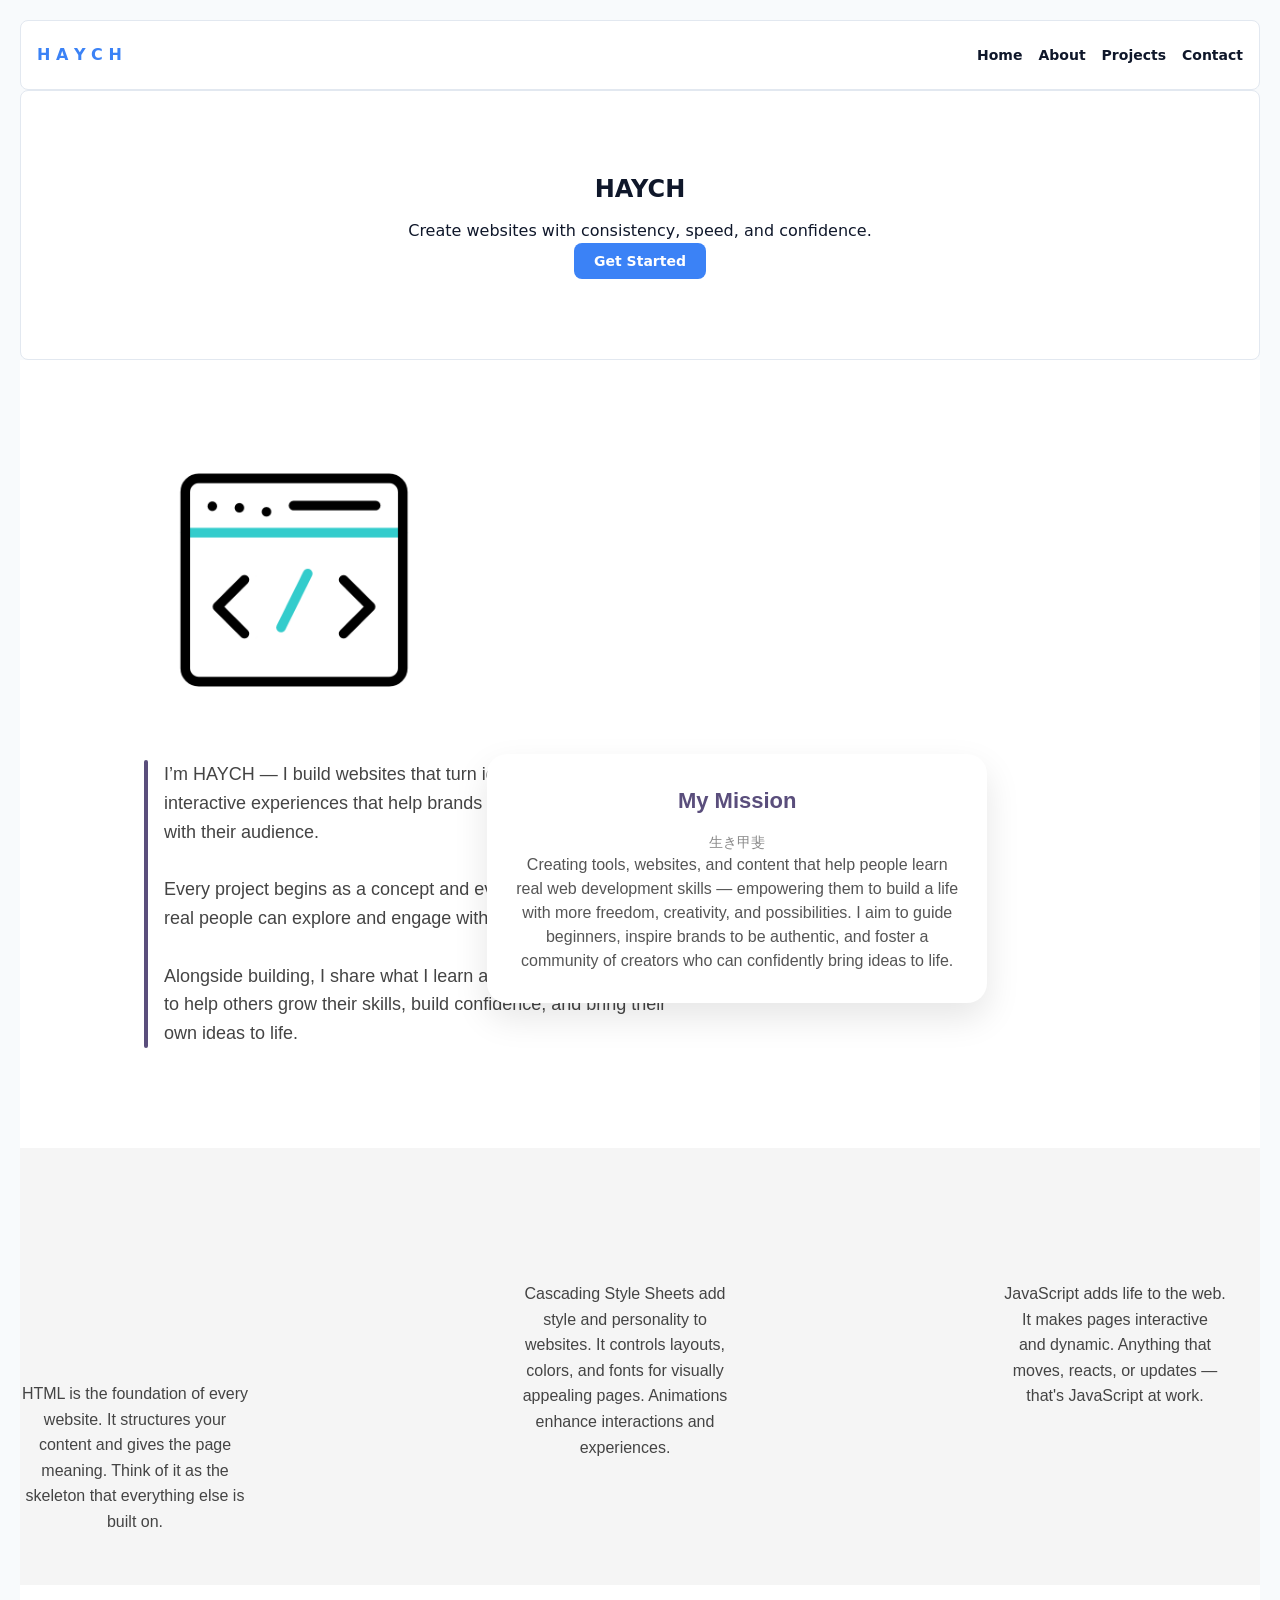
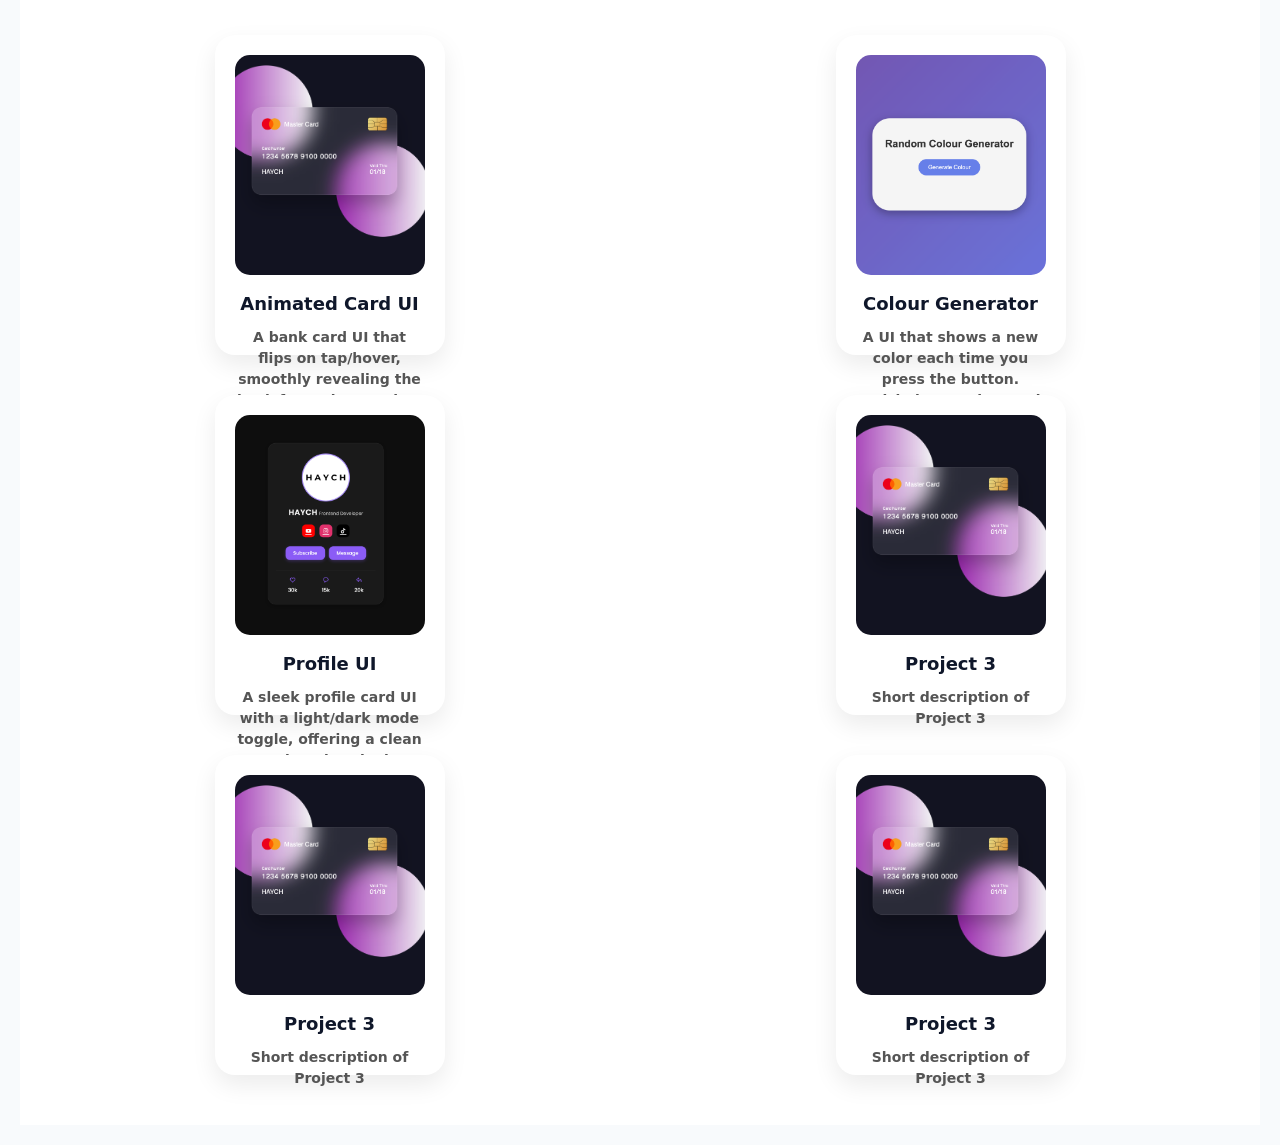
==== commit c9412808: "changes" ====
--- a/index.html
+++ b/index.html
@@ -4,78 +4,30 @@
     <meta charset="UTF-8">
     <meta name="viewport" content="width=device-width, initial-scale=1.0">
     <link rel="stylesheet" href="styles.css">
-    <link rel="stylesheet" href="style-guide.css">
-    <link rel="stylesheet" href="components.css">
     <title>Haych's Portfolio</title>
-    <script src="script.js" defer></script>
+    <script src="main.js"></script>
 </head>
 <body>
-    <nav class="navbar">
-  <div class="logo">
-   <a href="index.html"><div class="haych">HAYCH</div></a>
-  </div>
+   
 
-  <ul class="nav-links">
-    <li><a href="index.html">Home</a></li>
-    <li><a href="#about">About</a></li>
-    <li><a href="#skills">Skills</a></li>
-    <li><a href="#creations">Creations</a></li>
-    <li><a href="https://www.instagram.com/_.haychh1?igsh=MWJzdzMyZzEyemtieA%3D%3D&utm_source=qr">Contact</a></li>
-  </ul>
+   <div class="nav-demo nav-minimal">
+        <div class="logo">H A Y C H</div>
+        <div class="links">
+          <a href="#">Home</a>
+          <a href="#">About</a>
+          <a href="#">Projects</a>
+          <a href="#">Contact</a>
+        </div>
+      </div>
 
-  <!-- Mobile only -->
-  <div class="hamburger">
-    ☰
-  </div>
-</nav>
+      
+      <section class="hero-demo hero-centered">
+        <h1>HAYCH</h1>
+        <p>Create websites with consistency, speed, and confidence.</p>
 
-  <section id="hero">
-  <div class="hero-text">
-    <h1>Hi, I am <span style="color: #5A4E7C;">HAYCH</span></h1>
-    <h2>Freelance Front-End Developer</h2>
-    <a href=mailto:haychhh21@gmail.com class="contact-btn">Get In Touch</a>
-  </div>
-
-<section id="projects-section">
-  <div class="projects-container">
-    <div class="project-card">
-      <a href="https://flipping-card-design.netlify.app/" target="_blank">
-        <img src="/images/project1.png" alt="Project 1">
-      </a>
-      <h3>Animated Card UI</h3>
-       <p>A bank card UI that flips on tap/hover, smoothly revealing the back for an interactive, modern experience.</p>
-    </div>
-
-    <div class="project-card">
-      <a href="https://uicolourgen.netlify.app" target="_blank">
-        <img src="/images/ui-colour-gen.png" alt="Project 2">
-      </a>
-      <h3>Colour Generator</h3>
-       <p>A UI that shows a new colour each time you press the button. Quick, interactive, and visually engaging.</p>
-    </div>
-
-    <div class="project-card">
-      <a href="https://profile-cardui.netlify.app/" target="_blank">
-        <img src="/images/project3.png" alt="Project 3">
-      </a>
-      <h3>Profile UI</h3>
-       <p>A sleek profile card UI with a light/dark mode toggle, offering a clean and modern look.</p>
-    </div>
-  </div>
-</section>
-
-<section id="socials">
-  <a href="https://www.instagram.com/_.haychh1?igsh=MWJzdzMyZzEyemtieA%3D%3D&utm_source=qr" target="_blank" class="social-icon">
-    <img src="/images/ig.png" alt="Instagram">
-  </a>
-  <a href="https://github.com/haych21" target="_blank" class="social-icon">
-    <img src="/images/github.png" alt="GitHub">
-  </a>
-  <a href="https://www.tiktok.com/@haychhh.1?_r=1&_t=ZN-91kSwAE8n1q" target="_blank" class="social-icon">
-    <img src="/images/tiktok.png" alt="TikTok">
-  </a>
-</section>
-</section>
+        <button class="btn btn-primary">Get Started</button>
+      </section>
+    
 
 
 <section id="about">
@@ -206,236 +158,5 @@
   </div>
 </section>
 
-
-<script>
-/* ---------------------------------
-   HAMBURGER MENU TOGGLE
-----------------------------------*/
-document.addEventListener('DOMContentLoaded', () => {
-  const hamburger = document.querySelector('.hamburger');
-  const navLinks = document.querySelector('.nav-links');
-
-  hamburger.addEventListener('click', () => {
-    navLinks.classList.toggle('mobile-active');
-  });
-});
-
-/* ---------------------------------
-   PROJECT CARD HOVER EFFECT
-----------------------------------*/
-const cards = document.querySelectorAll('.project-card');
-
-cards.forEach(card => {
-  card.addEventListener('mouseenter', () => {
-    cards.forEach(c => c.style.opacity = (c === card ? '1' : '0.6'));
-    card.style.transform = 'scale(1.05)';
-    card.style.boxShadow = '0 20px 50px rgba(90, 78, 124, 0.5)';
-  });
-
-  card.addEventListener('mouseleave', () => {
-    cards.forEach(c => c.style.opacity = '1');
-    card.style.transform = 'scale(1)';
-    card.style.boxShadow = '0 10px 25px rgba(0,0,0,0.08)';
-  });
-
-});
-
-/* ---------------------------------
-   ABOUT SECTION SCROLL + HOVER (Bidirectional)
-----------------------------------*/
-const rightCard = document.querySelector('.about-card');
-const leftText = document.querySelector('.about-text p');
-const aboutImage = document.querySelector('.about-text img');
-
-let isHovering = false;
-
-function updateRightCardTransform() {
-  const scrollX = rightCard.dataset.scrollState === "in" ? 0 : 50;
-  const hoverY = isHovering ? -10 : 0;
-  const scale = isHovering ? 1.05 : 1;
-  rightCard.style.transform = `translateX(${scrollX}px) translateY(${hoverY}px) scale(${scale})`;
-}
-
-const observerOptions = { threshold: 0.2 };
-
-const aboutObserver = new IntersectionObserver(entries => {
-  entries.forEach(entry => {
-    const target = entry.target;
-
-    if(entry.isIntersecting){
-      if(target === leftText){
-        target.style.opacity = "1";
-        target.style.transform = "translateX(0)";
-        target.style.transition = "transform 0.6s ease, opacity 0.6s ease";
-      }
-
-      if(target === aboutImage){
-        target.style.opacity = "1";
-        target.style.transform = "translateY(0)";
-        target.style.transition = "transform 0.6s ease, opacity 0.6s ease";
-      }
-
-      if(target === rightCard){
-        rightCard.dataset.scrollState = "in";
-        rightCard.style.opacity = "1";
-      }
-
-    } else {
-      if(target === leftText){
-        target.style.opacity = "0";
-        target.style.transform = "translateX(-50px)";
-      }
-
-      if(target === aboutImage){
-        target.style.opacity = "0";
-        target.style.transform = "translateY(-30px)";
-      }
-
-      if(target === rightCard){
-        rightCard.dataset.scrollState = "out";
-        rightCard.style.opacity = "0";
-      }
-    }
-
-    updateRightCardTransform();
-  });
-}, observerOptions);
-
-aboutObserver.observe(rightCard);
-aboutObserver.observe(leftText);
-aboutObserver.observe(aboutImage);
-
-rightCard.addEventListener('mouseenter', () => {
-  isHovering = true;
-  rightCard.style.boxShadow = '0 20px 50px rgba(90, 78, 124, 0.5)';
-  updateRightCardTransform();
-});
-
-rightCard.addEventListener('mouseleave', () => {
-  isHovering = false;
-  rightCard.style.boxShadow = '0 10px 25px rgba(0,0,0,0.1)';
-  updateRightCardTransform();
-});
-
-/* ---------------------------------
-   SKILLS SECTION ANIMATION + HOVER
-----------------------------------*/
-const skillBlocks = document.querySelectorAll('.skill-block');
-
-skillBlocks.forEach(block => {
-  const icon = block.querySelector('.skill-icon');
-  const desc = block.querySelector('.skill-desc');
-
-  icon.style.opacity = "0";
-  icon.style.transform = "translateY(50px)";
-  icon.style.transition = "transform 0.6s ease, opacity 0.6s ease";
-
-  if(desc){
-    desc.style.opacity = "0";
-    desc.style.transform = "translateY(50px)";
-    desc.style.transition = "transform 0.6s ease, opacity 0.6s ease";
-  }
-
-  const observer = new IntersectionObserver(entries => {
-    entries.forEach(entry => {
-      if(entry.isIntersecting){
-        icon.style.opacity = "1";
-        icon.style.transform = "translateY(0)";
-        if(desc){
-          desc.style.opacity = "1";
-          desc.style.transform = "translateY(0)";
-        }
-      } else {
-        icon.style.opacity = "0";
-        icon.style.transform = "translateY(50px)";
-        if(desc){
-          desc.style.opacity = "0";
-          desc.style.transform = "translateY(50px)";
-        }
-      }
-    });
-  }, { threshold: 0.2 });
-
-  observer.observe(block);
-
-  icon.addEventListener('mouseenter', () => {
-    icon.style.transform = "translateY(-10px) scale(1.05)";
-  });
-
-  icon.addEventListener('mouseleave', () => {
-    icon.style.transform = "translateY(0) scale(1)";
-  });
-});
-
-/* ---------------------------------
-   CREATIONS SECTION ANIMATION (LEFT & RIGHT) + HOVER
-----------------------------------*/
-const creationCards = document.querySelectorAll('.creation-card');
-
-// Track hover state for each card
-const creationHover = new Map();
-
-creationCards.forEach((card, index) => {
-  // Initial state: move odd cards from left, even cards from right
-  card.style.opacity = "0";
-  card.dataset.baseTransform = (index % 2 === 0) ? "translateX(-50px)" : "translateX(50px)";
-  card.style.transform = card.dataset.baseTransform;
-  card.style.transition = "transform 0.6s ease, opacity 0.6s ease";
-
-  // Initialize hover state
-  creationHover.set(card, false);
-
-  // Hover effect
-  card.addEventListener('mouseenter', () => {
-    creationHover.set(card, true);
-    const base = card.dataset.baseTransform;
-    card.style.transform = `${base} scale(1.05)`;
-    card.style.boxShadow = '0 20px 50px rgba(90, 78, 124, 0.5)';
-  });
-
-  card.addEventListener('mouseleave', () => {
-    creationHover.set(card, false);
-    const base = card.dataset.baseTransform;
-    card.style.transform = `${base} scale(1)`;
-    card.style.boxShadow = '0 10px 25px rgba(0,0,0,0.08)';
-  });
-});
-
-// IntersectionObserver for scroll animations
-const creationsObserver = new IntersectionObserver(entries => {
-  entries.forEach(entry => {
-    const card = entry.target;
-    const idx = Array.from(creationCards).indexOf(card);
-    const base = (idx % 2 === 0) ? "translateX(-50px)" : "translateX(50px)";
-
-    if(entry.isIntersecting){
-      card.dataset.baseTransform = "translateX(0)";
-      const isHovering = creationHover.get(card);
-      card.style.opacity = "1";
-      card.style.transform = isHovering ? "translateX(0) scale(1.05)" : "translateX(0) scale(1)";
-    } else {
-      card.dataset.baseTransform = base;
-      const isHovering = creationHover.get(card);
-      card.style.opacity = "0";
-      card.style.transform = isHovering ? `${base} scale(1.05)` : `${base} scale(1)`;
-    }
-  });
-}, { threshold: 0.2 });
-
-creationCards.forEach(card => creationsObserver.observe(card));
-
-/* ---------------------------------
-   INITIAL SETUP
-----------------------------------*/
-rightCard.dataset.scrollState = "out";
-rightCard.style.opacity = "0";
-rightCard.style.transition = "transform 0.4s ease, opacity 0.6s ease, box-shadow 0.3s ease";
-
-leftText.style.opacity = "0";
-leftText.style.transform = "translateX(-50px)";
-aboutImage.style.opacity = "0";
-aboutImage.style.transform = "translateY(-30px)";
-</script>
-
 </body>
 </html>
--- a/styles.css
+++ b/styles.css
@@ -1,16 +1,708 @@
-/* =========================
-   BASE RESET
-========================= */
-
 * {
+  box-sizing: border-box;
   margin: 0;
   padding: 0;
-  box-sizing: border-box;
 }
 
 body {
   font-family: var(--font-body);
-  background: var(--color-bg);
+  background-color: var(--color-bg);
   color: var(--color-text);
   line-height: 1.5;
-}+  padding: 20px;
+}
+
+
+/* 💻 THEME: Modern Tech Blue */
+:root {
+  --color-bg: #f8fafc;
+  --color-card: #ffffff;
+  --color-text: #0f172a;
+  --color-text-muted: #64748b;
+  --color-primary: #3b82f6;     /* Bright Blue */
+  --color-primary-hover: #1d4ed8;
+  --color-border: #e2e8f0;
+
+  /* Global Layout Variables (Shared across all themes) */
+  --font-headings: 'Fredoka', 'Plus Jakarta Sans', system-ui, sans-serif;
+  --font-body: 'Inter', system-ui, sans-serif;
+  --border-radius: 8px;
+}
+
+
+
+/* NAVBAR STYLING */
+
+.nav-demo {
+  width: 100%;
+  background: var(--color-card);
+  border: 1px solid var(--color-border);
+  border-radius: var(--border-radius);
+  padding: 16px;
+  min-height: 70px;
+}
+
+.nav-demo a {
+  text-decoration: none;
+  color: var(--color-text);
+  font-size: 14px;
+  font-weight: 600;
+}
+
+.nav-demo .logo { font-weight: 800; color: var(--color-primary); }
+
+/* Minimal */
+
+.nav-minimal { display: flex; justify-content: space-between; align-items: center; }
+
+.nav-minimal .links { display: flex; gap: 16px; }
+
+
+
+/* HERO SECTION*/
+
+.hero-demo {
+  background: var(--color-card);
+  border: 1px solid var(--color-border);
+  border-radius: var(--border-radius);
+  padding: 80px 60px;
+}
+
+.hero-demo h1 { margin-bottom: 12px; }
+
+.hero-demo p { max-width: 600px; }
+
+
+/* Centered */
+
+.hero-centered { text-align: center; }
+
+.hero-centered p { margin-left: auto; margin-right: auto;  }
+
+.btn { display: inline-flex; align-items: center; justify-content: center; padding: 10px 20px; font-family: var(--font-body); font-size: 14px; font-weight: 600; text-decoration: none; border: none; cursor: pointer; transition: all 0.2s ease; }
+.btn-primary { background-color: var(--color-primary); color: var(--color-card); border-radius: var(--border-radius); }
+.btn-primary:hover { background-color: var(--color-primary-hover); }
+
+/*
+#hero {
+  position: relative;        
+  display: flex;
+  flex-direction: column;   
+  align-items: flex-start;  
+  justify-content: flex-start;
+  padding-left: 10%;
+  padding-top: 150px;
+  background-color: #f5f5f5;
+  color: #000;
+}
+
+#hero::after {
+  content: "";
+  display: block;
+  height: 50px;
+ background: linear-gradient(to bottom, #f5f5f5 0%, #fff 100%);
+}
+
+.hero-text h1 {
+  font-size: 48px;
+  margin-bottom: 10px;
+  font-family: 'Poppins', sans-serif;
+}
+
+.hero-text h2 {
+  font-size: 24px;
+  font-weight: 400;
+  color: #555; 
+  font-family: 'Poppins', sans-serif;
+}
+
+.contact-btn {
+  display: inline-block;
+  margin-top: 30px;
+  padding: 10px 40px;
+  border-radius: 8px;      
+  border: none;
+  background-color: #5A4E7C;
+  color: #fff;
+  font-size: 16px;
+  cursor: pointer;
+  transition: background 0.3s;
+  text-decoration: none;
+  font-family: 'Poppins', sans-serif;
+  transition: background-color 0.3s ease, transform 0.3s ease;
+}
+
+.contact-btn:hover {
+  background-color:  #6A5E96;
+  transform: translateY(-8px);
+}
+
+#projects-section {
+  width: 100%;
+  display: flex;
+  justify-content: flex-end; 
+  padding: 50px 3% 80px 0;  
+}
+
+.projects-container {
+  position: absolute;        
+  top: 40%;                  
+  right: 3%;                
+  transform: translateY(-50%);
+  display: flex;            
+  gap: 25px;                 
+}
+
+.project-card {
+  width: 230px;           
+  height: 320px;           
+  background-color:#fafafa;
+  border-radius: 20px;
+  padding: 20px;
+  box-shadow: 0 10px 25px rgba(0,0,0,0.08);
+  margin-top: auto;
+
+  display: flex;
+  flex-direction: column;
+  align-items: center;
+  transition: transform 0.3s ease, box-shadow 0.3s ease, opacity 0.3s ease;
+}
+
+.project-card:hover {
+  transform: scale(1.08);
+  z-index: 10; 
+}
+
+.project-card a {
+  display: block;       
+  width: 100%;
+}
+
+.project-card a img {
+  display: block;
+  width: 100%;           
+  height: 220px;         
+  object-fit: cover;
+  border-radius: 15px;
+  margin-bottom: 15px;
+}
+
+
+.project-card h3 {
+  margin: 0 0 10px 0;
+  font-size: 18px;
+  font-weight: 700;
+  text-align: center;
+}
+
+.project-card p {
+  margin: 0;
+  font-size: 14px;
+  font-weight: bold;
+  color: #555;
+  text-align: center;
+}
+
+#socials {
+  display: flex;
+  gap: 40px;
+  justify-content: center;
+  align-items: center;
+  margin-top: 200px;       
+}
+
+#socials a {
+  display: inline-block;
+  transition: transform 0.3s ease, opacity 0.3s ease;
+}
+
+#socials a:hover {
+  transform: scale(1.2);   
+}
+
+#socials img {
+  width: 40px;            
+  height: 40px;
+  object-fit: contain;
+}
+*/
+
+
+
+/* About Page*/
+
+#about {
+  width: 100%;
+  padding: 100px 10%;
+  background: #fff;
+}
+
+
+.about-container {
+  display: flex;
+  justify-content: space-between;
+  align-items: center;   /* vertically center both sides */
+  gap: 60px;
+  position: relative;
+}
+
+.about-text img{
+  width: 300px;
+  height: 300px;
+    display: block;
+  margin-bottom: 30px;   /* space between image and text */
+  position: relative;
+  top: -30px;    
+  
+}
+
+.about-text p {
+  position: relative;        /* make pseudo-element relative to paragraph only */
+  font-size: 18px;
+  line-height: 1.6;
+  color: #444;
+  font-family: 'Poppins', sans-serif;
+  margin-top: -30px;          /* space from image above */
+  padding-left: 20px;        /* space between line and text */
+}
+
+.about-text p::before {
+  content: "";
+  position: absolute;
+  left: 0;                   /* line at the very left of paragraph */
+  top: 0;
+  width: 4px;                /* line thickness */
+  height: 100%;              /* full height of paragraph only */
+  background-color: #5A4E7C; /* purple accent */
+  border-radius: 2px;
+}
+
+.about-card {
+  width: 500px;
+  background-color: #fff;
+  padding: 30px 25px;
+  border-radius: 20px;
+  box-shadow: 0 15px 35px rgba(0,0,0,0.1);
+
+  display: flex;
+  flex-direction: column;
+  justify-content: center;
+  text-align: center;
+
+  position: absolute;
+  top: 50%;
+  right: 15%;
+}
+
+
+.about-card h3 {
+  font-size: 22px;
+  margin-bottom: 15px;
+  color: #5A4E7C;                  /* same purple accent as mission line */
+  font-family: 'Poppins', sans-serif;
+}
+
+.about-card .ikigai {
+  font-size: 14px;               /* small and subtle */
+  color: #888;                   /* muted grey */
+  display: block;                /* ensures it sits on its own line */
+  margin-bottom: 0;           /* space between ikigai and paragraph */
+  font-family: 'Noto Sans JP', sans-serif; /* clean Japanese font */
+}
+
+.about-card p {
+  font-size: 16px;
+  line-height: 1.5;
+  color: #555;
+  font-family: 'Poppins', sans-serif;
+}
+
+/* Skills Page*/
+/* ------------------------------
+   SKILLS SECTION FIXED
+-------------------------------*/
+#skills {
+  width: 100%;
+  padding: 50px 0;              /* vertical padding only */
+  background-color: #f5f5f5;    /* now fills full width */
+}
+
+.skills-inner {
+  display: flex;
+  justify-content: space-between;
+  width: 100%;
+  max-width: 1200px;             /* constraint on inner container */
+  margin: 0 auto;                /* center the content */
+  padding: 0 10px;               /* horizontal breathing room */
+}
+
+.skill-block {
+  text-align: center;
+  max-width: 200px;
+}
+
+.skill-icon {
+  display: flex;
+  flex-direction: column;
+  align-items: center;
+  gap: 20px;
+  width: 124px;
+  cursor: pointer;
+  opacity: 0;
+  transform: translateY(50px);
+  border-radius: 15px;
+  background: transparent;
+  box-shadow: none;
+  transition: transform 0.4s ease, opacity 0.4s ease;
+}
+
+.skill-icon:hover {
+  transform: translateY(-10px) scale(1.05);
+}
+
+.skill-icon img {
+  width: 100%;
+  height: 100%;
+  object-fit: contain;
+}
+
+.skill-icon p {
+  font-weight: bold;
+  font-size: 18px;
+  text-align: center;
+  color: #444;
+  font-family: monospace;
+  transition: color 0.3s ease;
+}
+
+.skill-desc {
+  font-family: 'Poppins', sans-serif;
+  font-size: 16px;
+  color: #444;
+  line-height: 1.6;
+  margin-top: 12px;
+  text-align: center;
+  max-width: 230px;              /* allows text to breathe without affecting icon */
+  margin-left: -30px;
+}
+
+
+
+/* Creations Page*/
+
+#creations {
+  width: 100%;
+  padding: 50px 10%;       /* breathing room on sides */
+  background-color: #fff;
+  box-sizing: border-box;
+}
+
+.creations-container {
+  display: grid;                              /* grid layout */
+  grid-template-columns: repeat(auto-fit, minmax(230px, 1fr)); /* responsive columns */
+   gap: 40px 250px;                               /* spacing between cards */
+  justify-items: center;                       /* center each card in its column */
+  max-width: 1200px;                           /* optional max width */
+  margin: 0 auto;                              /* center container on page */
+}
+
+.creation-card {
+  width: 230px;                                /* fixed width */
+  height: 320px;
+  background-color: #fff;
+  border-radius: 20px;
+  padding: 20px;
+  box-shadow: 0 10px 25px rgba(0,0,0,0.08);
+  margin-top: auto;
+
+  display: flex;
+  flex-direction: column;
+  align-items: center;
+  transition: transform 0.3s ease, box-shadow 0.3s ease, opacity 0.3s ease;
+}
+
+.creation-card:hover {
+  transform: scale(1.08);
+  z-index: 10;  /* bring hovered card forward */
+}
+
+.creation-card a {
+  display: block;
+  width: 100%;
+}
+
+.creation-card a img {
+  display: block;
+  width: 100%;
+  height: 220px;
+  max-height: 220px;
+  object-fit: cover;
+  border-radius: 15px;
+  margin-bottom: 15px;
+}
+
+.creation-card h3 {
+  margin: 0 0 10px 0;
+  font-size: 18px;
+  font-weight: 700;
+  text-align: center;
+}
+
+.creation-card p {
+  margin: 0;
+  font-size: 14px;
+  color: #555;
+  text-align: center;
+  font-weight: bold;
+}
+
+/* Hamburger hidden on desktop */
+.hamburger {
+  display: none;
+  font-size: 28px;
+  cursor: pointer;
+  color: #000; /* black hamburger if shown */
+}
+
+
+@media (max-width: 1024px) {
+
+  .nav-links {
+    display: none;
+    flex-direction: column;
+    gap: 20px;
+    background-color: #fff;
+    position: absolute;
+    top: 70px;
+    left: 0;
+    width: 100%;
+    padding: 20px;
+    box-shadow: 0 5px 15px rgba(0,0,0,0.1);
+    z-index: 999; /* ensure it’s on top */
+  }
+
+  .nav-links.mobile-active {
+    display: flex;
+  }
+
+  .hamburger {
+    display: block;
+    cursor: pointer;
+    font-size: 28px;
+    color: #000;
+    position: relative;
+    z-index: 1000; /* always on top */
+  }
+
+    #hero {
+    padding-left: 5%;       /* reduce padding */
+    padding-top: 100px;     /* smaller top space */
+    align-items: center;    /* center text on mobile */
+    text-align: center;
+  }
+
+  .hero-text h1 {
+    font-size: 32px;        /* smaller heading */
+  }
+
+  .hero-text h2 {
+    font-size: 18px;        /* smaller subheading */
+  }
+
+  .contact-btn {
+    padding: 10px 25px;     /* smaller button */
+    font-size: 14px;
+  }
+
+/* Projects container adjustments */
+#projects-section {
+  justify-content: center;  /* center cards below text */
+  padding: 30px 5% 50px 5%;
+}
+
+.projects-container {
+  position: static;        /* remove absolute positioning */
+  transform: none;
+  flex-wrap: wrap;         /* wrap cards to next line if needed */
+  gap: 15px;
+  margin-top: 30px;
+  display: flex;
+  justify-content: center;
+}
+
+/* Slightly smaller and more fitting cards for mobile */
+.project-card {
+  width: 70%;             /* smaller width for better fit */
+  max-width: 280px;       /* limit max width */
+  padding: 15px;          /* slightly smaller padding */
+}
+
+    /* ABOUT SECTION */
+  #about {
+    padding: 60px 0;
+  }
+
+  .about-container {
+    flex-direction: column;
+    align-items: center;
+    gap: 30px;
+    position: static;
+  }
+
+  /* ICON */
+  .about-text img {
+    width: 160px;
+    height: 160px;
+    margin: 0 auto 10px;
+    top: 0;
+  }
+
+  /* TEXT */
+  .about-text {
+    width: 100%;
+    text-align: center;
+  }
+
+  .about-text p {
+    font-size: 15px;
+    line-height: 1.5;
+    margin-top: 0;
+    padding-left: 0;
+    max-width: 85%;
+    margin-left: auto;
+    margin-right: auto;
+  }
+
+  .about-text p::before {
+    display: none; /* remove vertical line on mobile */
+  }
+
+  /* CARD */
+  .about-card {
+    position: static;         /* removes absolute positioning */
+    width: 100%;
+    max-width: 340px;
+    padding: 20px;
+    margin: 0 auto;
+    text-align: center;
+    padding-left: 24px;
+    padding-right: 24px;
+  }
+
+  .about-card h3 {
+    font-size: 18px;
+  }
+
+  .about-card p {
+    font-size: 14px;
+    line-height: 1.6;
+  }
+
+    /* SKILLS SECTION */
+  #skills {
+    padding: 50px 20px;
+  }
+
+  .skills-inner {
+    flex-direction: column;   /* stack skills vertically */
+    align-items: center;
+    gap: 40px;
+    padding: 0;
+  }
+
+  .skill-block {
+    max-width: 100%;
+    display: flex;
+    flex-direction: column;
+    align-items: center;
+  }
+
+  /* ICON */
+  .skill-icon {
+    width: 100px;            /* slightly smaller on mobile */
+    gap: 12px;
+    transform: none;         /* prevent off-screen animation */
+  }
+
+  .skill-icon img {
+    width: 100%;
+    height: auto;
+  }
+
+  .skill-icon p {
+    font-size: 16px;
+  }
+
+  /* DESCRIPTION */
+  .skill-desc {
+    max-width: 90%;
+    margin: 0 auto;
+    font-size: 15px;
+    line-height: 1.6;
+    text-align: center;
+    margin-left: 0;          /* REMOVE negative margin */
+  }
+  
+}
+
+@media (max-width: 400px) {
+
+    /* ---------- NAV ---------- */
+    .haych {
+    font-size: 16px;
+    letter-spacing: 3px;
+  }
+
+  .nav-links a {
+    font-size: 16px;
+  }
+
+  /* ---------- HERO ---------- */
+  .hero-text h1 {
+    font-size: 26px;
+    line-height: 1.2;
+  }
+
+  .hero-text h2 {
+    font-size: 16px;
+    line-height: 1.4;
+  }
+
+  .contact-btn {
+    font-size: 14px;
+    padding: 10px 22px;
+  }
+
+  /* ---------- PROJECT CARDS ---------- */
+  .project-card h3 {
+    font-size: 16px;
+  }
+
+  .project-card p {
+    font-size: 13px;
+  }
+
+  /* ---------- ABOUT ---------- */
+  .about-text p {
+    font-size: 14px;
+    line-height: 1.7;
+  }
+
+  .about-card h3 {
+    font-size: 18px;
+  }
+
+  .about-card p {
+    font-size: 14px;
+  }
+
+  /* ---------- SKILLS ---------- */
+  .skill-icon p {
+    font-size: 16px;
+  }
+
+  .skill-desc {
+    font-size: 14px;
+    line-height: 1.6;
+  }
+}
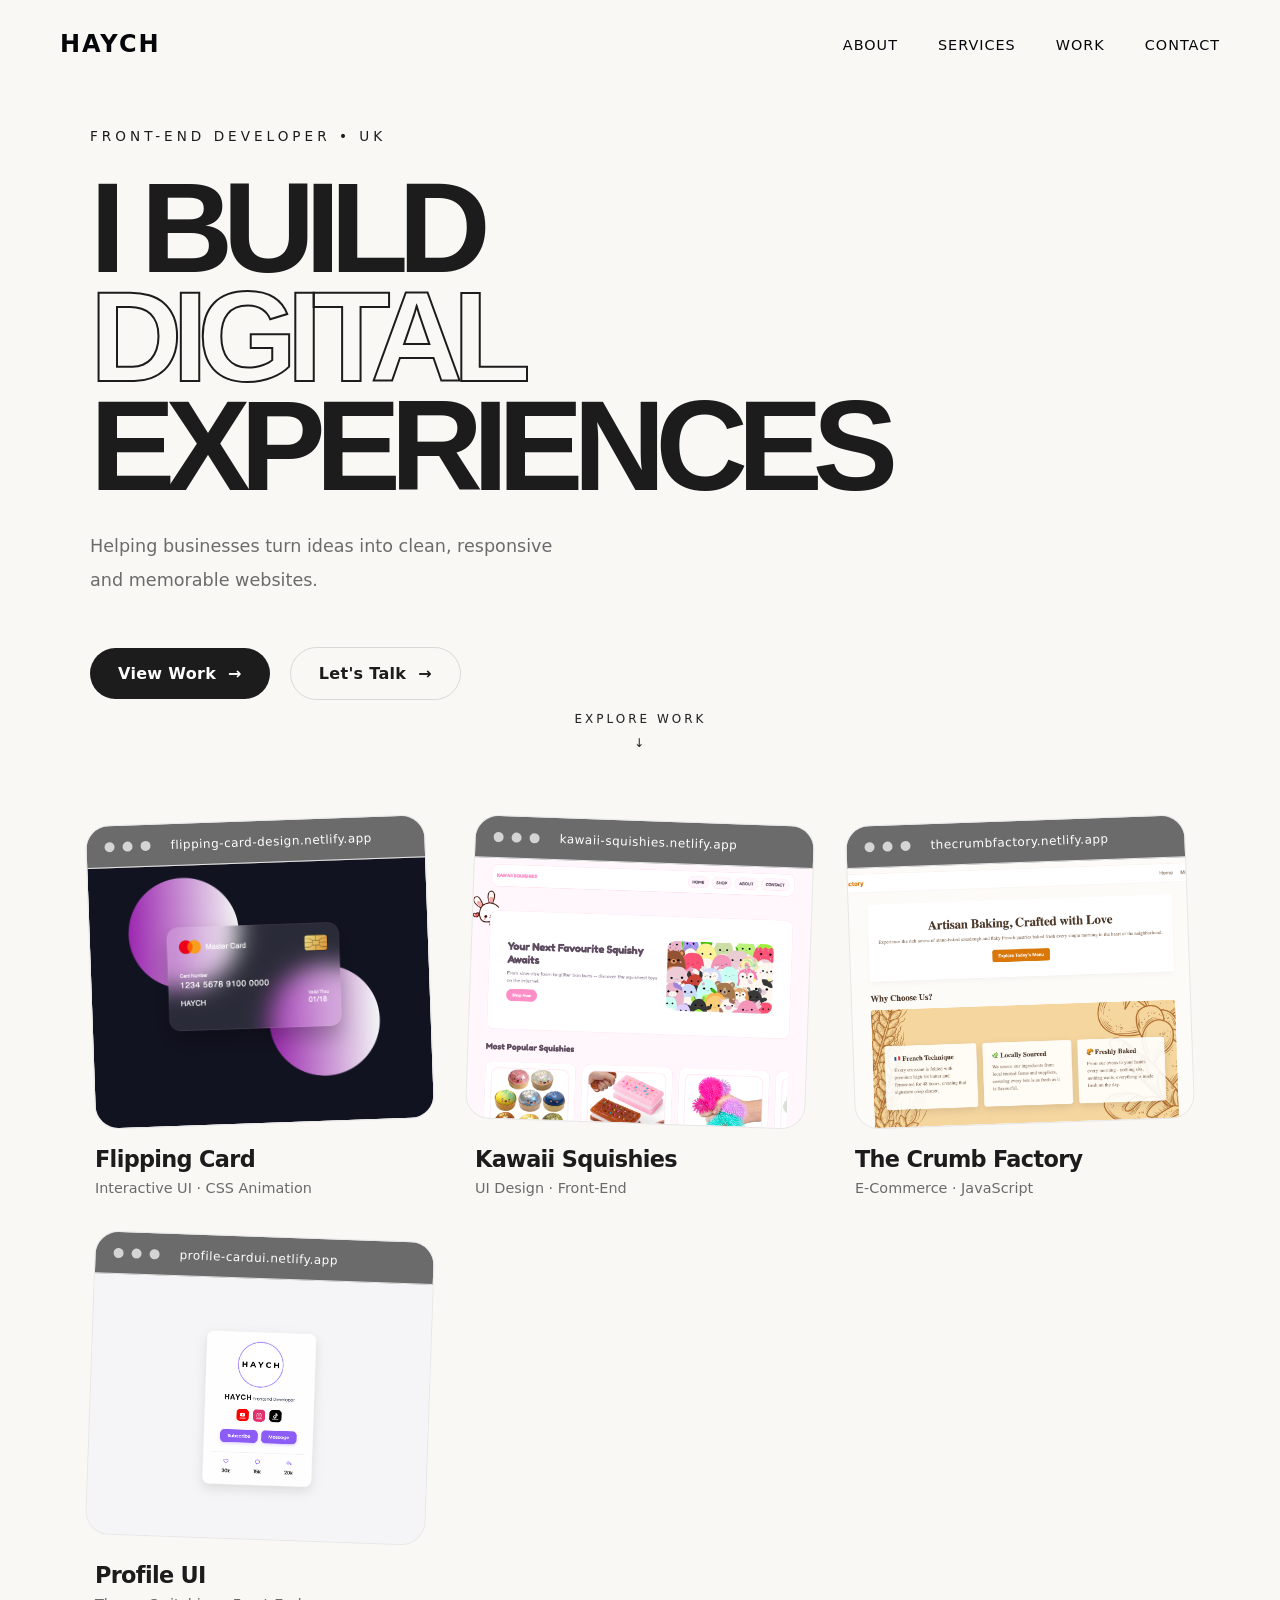
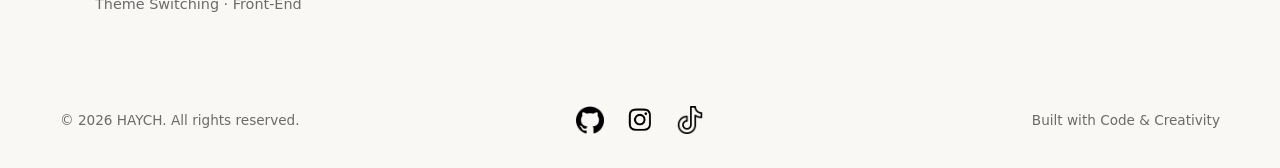
==== commit 0de64e39: "changes" ====
--- a/index.html
+++ b/index.html
@@ -1,162 +1,187 @@
 <!DOCTYPE html>
 <html lang="en">
 <head>
-    <meta charset="UTF-8">
-    <meta name="viewport" content="width=device-width, initial-scale=1.0">
-    <link rel="stylesheet" href="styles.css">
-    <title>Haych's Portfolio</title>
-    <script src="main.js"></script>
+  <meta charset="UTF-8">
+  <meta name="viewport" content="width=device-width, initial-scale=1.0">
+  <title>HAYCH | HOME</title>
+  <link rel="stylesheet" href="styles.css">
+  <script src="main.js" defer></script>
+  <link href="https://fonts.cdnfonts.com/css/soehne" rel="stylesheet">
 </head>
+
 <body>
-   
 
-   <div class="nav-demo nav-minimal">
-        <div class="logo">H A Y C H</div>
-        <div class="links">
-          <a href="#">Home</a>
-          <a href="#">About</a>
-          <a href="#">Projects</a>
-          <a href="#">Contact</a>
-        </div>
+  <nav class="site-nav">
+    <div class="site-nav-logo">
+      <a href="index.html" class="site-nav-logo-link">
+        <span class="site-logo">HAYCH</span>
+      </a>
+    </div>
+
+    <ul class="site-nav-links">
+      <li><a href="about.html" class="site-nav-link">About</a></li>
+      <li><a href="services.html" class="site-nav-link">Services</a></li>
+      <li><a href="work.html" class="site-nav-link">Work</a></li>
+      <li><a href="contact.html" class="site-nav-link">Contact</a></li>
+    </ul>
+
+    <button class="nav-toggle" id="navToggle" aria-label="Open menu" aria-expanded="false" aria-controls="mobileMenu">
+      <span class="nav-toggle-bar"></span>
+      <span class="nav-toggle-bar"></span>
+      <span class="nav-toggle-bar"></span>
+    </button>
+  </nav>
+
+  <div class="mobile-menu" id="mobileMenu">
+    <ul class="mobile-menu-links">
+      <li><a href="about.html" class="mobile-menu-link">About</a></li>
+      <li><a href="services.html" class="mobile-menu-link">Services</a></li>
+      <li><a href="work.html" class="mobile-menu-link">Work</a></li>
+      <li><a href="contact.html" class="mobile-menu-link">Contact</a></li>
+    </ul>
+  </div>
+
+  <main class="home">
+    <div class="hero-stage">
+      <section class="hero scroll-reveal">
+
+          <div class="hero-left">
+              <p class="hero-tag">FRONT-END DEVELOPER • UK</p>
+
+              <h1 class="hero-title">
+                I BUILD
+                <span class="outline">DIGITAL</span>
+                EXPERIENCES
+              </h1>
+
+              <p class="hero-description">
+                  Helping businesses turn ideas into clean,
+                  responsive and memorable websites.
+              </p>
+
+              <div class="hero-buttons">
+                  <a href="work.html" class="btn-primary">
+                      View Work
+                  </a>
+
+                  <a href="contact.html" class="btn-secondary">
+                      Let's Talk
+                  </a>
+              </div>
+          </div>
+
+          <div class="hero-scroll">
+            <span>Explore Work</span>
+            <span class="arrow">↓</span>
+          </div>
+
+      </section>
+    </div>
+
+    <div class="work-preview-grid">
+ 
+        <a href="https://flipping-card-design.netlify.app/" class="project-card scroll-reveal delay-1" target="_blank" rel="noopener">
+          <div class="project-card-window">
+            <div class="project-card-bar">
+              <span class="project-card-dot"></span>
+              <span class="project-card-dot"></span>
+              <span class="project-card-dot"></span>
+              <span class="project-card-url">flipping-card-design.netlify.app</span>
+            </div>
+            <div class="project-card-image">
+              <img src="images/project1.png" alt="Flipping Card project preview">
+            </div>
+          </div>
+          <div class="project-card-info">
+            <h3 class="project-card-title">Flipping Card</h3>
+            <p class="project-card-tag">Interactive UI · CSS Animation</p>
+          </div>
+        </a>
+ 
+        <a href="https://kawaii-squishies.netlify.app/" class="project-card scroll-reveal delay-2" target="_blank" rel="noopener">
+          <div class="project-card-window">
+            <div class="project-card-bar">
+              <span class="project-card-dot"></span>
+              <span class="project-card-dot"></span>
+              <span class="project-card-dot"></span>
+              <span class="project-card-url">kawaii-squishies.netlify.app</span>
+            </div>
+            <div class="project-card-image">
+              <img src="images/project2.png" alt="Kawaii Squishies project preview">
+            </div>
+          </div>
+          <div class="project-card-info">
+            <h3 class="project-card-title">Kawaii Squishies</h3>
+            <p class="project-card-tag">UI Design · Front-End</p>
+          </div>
+        </a>
+
+        <a href="https://thecrumbfactory.netlify.app/" class="project-card scroll-reveal delay-3" target="_blank" rel="noopener">
+          <div class="project-card-window">
+            <div class="project-card-bar">
+              <span class="project-card-dot"></span>
+              <span class="project-card-dot"></span>
+              <span class="project-card-dot"></span>
+              <span class="project-card-url">thecrumbfactory.netlify.app</span>
+            </div>
+            <div class="project-card-image">
+              <img src="images/project4.png" alt="The Crumb Factory project preview">
+            </div>
+          </div>
+          <div class="project-card-info">
+            <h3 class="project-card-title">The Crumb Factory</h3>
+            <p class="project-card-tag">E-Commerce · JavaScript</p>
+          </div>
+        </a>
+ 
+        <a href="https://profile-cardui.netlify.app/" class="project-card scroll-reveal delay-1" target="_blank" rel="noopener">
+          <div class="project-card-window">
+            <div class="project-card-bar">
+              <span class="project-card-dot"></span>
+              <span class="project-card-dot"></span>
+              <span class="project-card-dot"></span>
+              <span class="project-card-url">profile-cardui.netlify.app</span>
+            </div>
+            <div class="project-card-image">
+              <img src="images/project3.png" alt="Profile UI project preview">
+            </div>
+          </div>
+          <div class="project-card-info">
+            <h3 class="project-card-title">Profile UI</h3>
+            <p class="project-card-tag">Theme Switching · Front-End</p>
+          </div>
+        </a>
+ 
+      </div>
+  </main>
+
+  <footer class="site-footer scroll-reveal">
+    <div class="site-footer-container">
+
+      <p class="site-footer-copy">
+        &copy; 2026 HAYCH. All rights reserved.
+      </p>
+
+      <div class="site-footer-socials">
+        <a href="https://github.com/haych21" class="site-footer-social-link">
+          <img src="images/github.png" class="site-footer-icon" alt="GitHub">
+        </a>
+
+        <a href="https://www.instagram.com/_.haychh1" class="site-footer-social-link">
+          <img src="images/ig.png" class="site-footer-icon" alt="Instagram">
+        </a>
+
+        <a href="https://www.tiktok.com/@haychhh.1" class="site-footer-social-link">
+          <img src="images/tiktok.png" class="site-footer-icon" alt="TikTok">
+        </a>
       </div>
 
-      
-      <section class="hero-demo hero-centered">
-        <h1>HAYCH</h1>
-        <p>Create websites with consistency, speed, and confidence.</p>
+      <div class="site-footer-meta">
+        Built with Code & Creativity
+      </div>
 
-        <button class="btn btn-primary">Get Started</button>
-      </section>
-    
-
-
-<section id="about">
-  <div class="about-container">
-
-    <!-- LEFT SIDE ABOUT TEXT -->
-    <div class="about-text">
-      <img src="images/animated-about.gif" alt="">
-
-   <p>
-    I’m HAYCH — I build websites that turn ideas into tangible,<br> 
-    interactive experiences that help brands connect authentically<br> 
-    with their audience.<br><br>
-
-    Every project begins as a concept and evolves into something<br> real 
-    people can explore and engage with.<br><br>
-
-    Alongside building, I share what I learn about web development<br> to 
-    help others grow their skills, build confidence, and bring their<br> 
-    own ideas to life.
-</p>
     </div>
-
-    <!-- RIGHT SIDE: FINAL MISSION CARD -->
-    <div class="about-card">
-      <h3>My Mission</h3>
-       <span class="ikigai">生き甲斐</span>
-      <p>
-        Creating tools, websites, and content that help people learn 
-        real web development skills — empowering them to build 
-        a life with more freedom, creativity, and possibilities.
-        I aim to guide beginners, inspire brands to be 
-        authentic, and foster a community of creators 
-        who can confidently bring ideas to life. 
-      </p>
-    </div>
-     
-  </div>
-  
-</section>
-
-<section id="skills">
-  <div class="skills-inner">
-    <div class="skill-block">
-      <div class="skill-icon">
-        <img src="images/html-5.png" alt="HTML">
-        <p>HTML5</p>
-      </div>
-      <p class="skill-desc">HTML is the foundation of every website.
-        It structures your content and gives the page meaning.
-        Think of it as the skeleton that everything else is built on.
-      </p>
-    </div>
-
-    <div class="skill-block">
-      <div class="skill-icon">
-        <img src="images/css-3.png" alt="CSS">
-        <p>CSS3</p>
-      </div>
-      <p class="skill-desc">Cascading Style Sheets add style and personality to websites. 
-        It controls layouts, colors, and fonts for visually appealing pages. 
-        Animations enhance interactions and experiences.</p>
-    </div>
-
-    <div class="skill-block">
-      <div class="skill-icon">
-        <img src="images/js.png" alt="JS">
-        <p>JavaScript</p>
-      </div>
-      <p class="skill-desc">JavaScript adds life to the web.
-        It makes pages interactive<br> and dynamic.
-        Anything that moves, reacts, or updates — that's JavaScript at work.
-      </p>
-    </div>
-  </div>
-</section>
-
-<section id="creations">
-  <div class="creations-container">
-    <div class="creation-card">
-      <a href="https://flipping-card-design.netlify.app/" target="_blank">
-        <img src="/images/project1.png" alt="Project 1">
-      </a>
-      <h3>Animated Card UI</h3>
-       <p>A bank card UI that flips on tap/hover, smoothly revealing the back for an interactive, modern experience.</p>
-    </div>
-
-    <div class="creation-card">
-      <a href="https://uicolourgen.netlify.app" target="_blank">
-        <img src="/images/ui-colour-gen.png" alt="Project 2">
-      </a>
-      <h3>Colour Generator</h3>
-       <p>A UI that shows a new color each time you press the button. Quick, interactive, and visually engaging.</p>
-    </div>
-
-    <div class="creation-card">
-      <a href="https://profile-cardui.netlify.app/" target="_blank">
-        <img src="images/project3.png" alt="Project 3">
-      </a>
-      <h3>Profile UI</h3>
-        <p>A sleek profile card UI with a light/dark mode toggle, offering a clean and modern look.</p>
-    </div>
-
-    <div class="creation-card">
-      <a href="https://project3.com" target="_blank">
-        <img src="images/project1.png" alt="Project 3">
-      </a>
-      <h3>Project 3</h3>
-      <p>Short description of Project 3</p>
-    </div>
-
-    <div class="creation-card">
-      <a href="https://project3.com" target="_blank">
-        <img src="images/project1.png" alt="Project 3">
-      </a>
-      <h3>Project 3</h3>
-      <p>Short description of Project 3</p>
-    </div>
-
-    <div class="creation-card">
-      <a href="https://project3.com" target="_blank">
-        <img src="images/project1.png" alt="Project 3">
-      </a>
-      <h3>Project 3</h3>
-      <p>Short description of Project 3</p>
-    </div>
-
-  </div>
-</section>
+  </footer>
 
 </body>
 </html>
--- a/styles.css
+++ b/styles.css
@@ -1,708 +1,1576 @@
+/* =========================
+   ROOT
+========================= */
+
+:root {
+    --bg: #FAF8F5;            /* Soft warm paper */
+    --surface: #FFFFFF;
+    --border: #E8E3DD;
+    --text: #1C1C1C;          /* Deep ink */
+    --muted: #6B6B6B;
+
+    /* Accent & Hover */
+    --accent: #1C1C1C;        
+    --accent-hover: #6B6B6B;  
+}
+
+/* =========================
+   RESET
+========================= */
+
 * {
-  box-sizing: border-box;
-  margin: 0;
-  padding: 0;
-}
-
+    margin:0;
+    padding:0;
+    box-sizing:border-box;
+}
+
+html,
 body {
-  font-family: var(--font-body);
-  background-color: var(--color-bg);
-  color: var(--color-text);
-  line-height: 1.5;
-  padding: 20px;
-}
-
-
-/* 💻 THEME: Modern Tech Blue */
-:root {
-  --color-bg: #f8fafc;
-  --color-card: #ffffff;
-  --color-text: #0f172a;
-  --color-text-muted: #64748b;
-  --color-primary: #3b82f6;     /* Bright Blue */
-  --color-primary-hover: #1d4ed8;
-  --color-border: #e2e8f0;
-
-  /* Global Layout Variables (Shared across all themes) */
-  --font-headings: 'Fredoka', 'Plus Jakarta Sans', system-ui, sans-serif;
-  --font-body: 'Inter', system-ui, sans-serif;
-  --border-radius: 8px;
-}
-
-
-
-/* NAVBAR STYLING */
-
-.nav-demo {
-  width: 100%;
-  background: var(--color-card);
-  border: 1px solid var(--color-border);
-  border-radius: var(--border-radius);
-  padding: 16px;
-  min-height: 70px;
-}
-
-.nav-demo a {
-  text-decoration: none;
-  color: var(--color-text);
-  font-size: 14px;
-  font-weight: 600;
-}
-
-.nav-demo .logo { font-weight: 800; color: var(--color-primary); }
-
-/* Minimal */
-
-.nav-minimal { display: flex; justify-content: space-between; align-items: center; }
-
-.nav-minimal .links { display: flex; gap: 16px; }
-
-
-
-/* HERO SECTION*/
-
-.hero-demo {
-  background: var(--color-card);
-  border: 1px solid var(--color-border);
-  border-radius: var(--border-radius);
-  padding: 80px 60px;
-}
-
-.hero-demo h1 { margin-bottom: 12px; }
-
-.hero-demo p { max-width: 600px; }
-
-
-/* Centered */
-
-.hero-centered { text-align: center; }
-
-.hero-centered p { margin-left: auto; margin-right: auto;  }
-
-.btn { display: inline-flex; align-items: center; justify-content: center; padding: 10px 20px; font-family: var(--font-body); font-size: 14px; font-weight: 600; text-decoration: none; border: none; cursor: pointer; transition: all 0.2s ease; }
-.btn-primary { background-color: var(--color-primary); color: var(--color-card); border-radius: var(--border-radius); }
-.btn-primary:hover { background-color: var(--color-primary-hover); }
-
-/*
-#hero {
-  position: relative;        
-  display: flex;
-  flex-direction: column;   
-  align-items: flex-start;  
-  justify-content: flex-start;
-  padding-left: 10%;
-  padding-top: 150px;
-  background-color: #f5f5f5;
-  color: #000;
-}
-
-#hero::after {
-  content: "";
-  display: block;
-  height: 50px;
- background: linear-gradient(to bottom, #f5f5f5 0%, #fff 100%);
-}
-
-.hero-text h1 {
-  font-size: 48px;
-  margin-bottom: 10px;
-  font-family: 'Poppins', sans-serif;
-}
-
-.hero-text h2 {
-  font-size: 24px;
-  font-weight: 400;
-  color: #555; 
-  font-family: 'Poppins', sans-serif;
-}
-
-.contact-btn {
-  display: inline-block;
-  margin-top: 30px;
-  padding: 10px 40px;
-  border-radius: 8px;      
-  border: none;
-  background-color: #5A4E7C;
-  color: #fff;
-  font-size: 16px;
-  cursor: pointer;
-  transition: background 0.3s;
-  text-decoration: none;
-  font-family: 'Poppins', sans-serif;
-  transition: background-color 0.3s ease, transform 0.3s ease;
-}
-
-.contact-btn:hover {
-  background-color:  #6A5E96;
-  transform: translateY(-8px);
-}
-
-#projects-section {
-  width: 100%;
-  display: flex;
-  justify-content: flex-end; 
-  padding: 50px 3% 80px 0;  
-}
-
-.projects-container {
-  position: absolute;        
-  top: 40%;                  
-  right: 3%;                
-  transform: translateY(-50%);
-  display: flex;            
-  gap: 25px;                 
-}
-
-.project-card {
-  width: 230px;           
-  height: 320px;           
-  background-color:#fafafa;
-  border-radius: 20px;
-  padding: 20px;
-  box-shadow: 0 10px 25px rgba(0,0,0,0.08);
-  margin-top: auto;
-
+    height:100%;
+}
+
+body {
+    font-family:"Söhne", system-ui, sans-serif;
+    background:var(--bg);
+    color:var(--text);
+    min-height:100vh;
+    display:flex;
+    flex-direction:column;
+    overflow-x: hidden;
+}
+
+main {
+    flex:1;
+    display:flex;
+    flex-direction:column;
+}
+
+/* =========================
+   SCROLL ANIMATIONS
+========================= */
+
+.scroll-reveal {
+    opacity: 0;
+    transform: translateY(30px);
+    transition: opacity 0.8s cubic-bezier(0.16, 1, 0.3, 1), transform 0.8s cubic-bezier(0.16, 1, 0.3, 1);
+    will-change: opacity, transform;
+}
+
+.scroll-reveal.visible {
+    opacity: 1;
+    transform: translateY(0);
+}
+
+/* Stagger delay helpers */
+.delay-1 { transition-delay: 0.1s; }
+.delay-2 { transition-delay: 0.2s; }
+.delay-3 { transition-delay: 0.3s; }
+
+/* =========================
+   NAVIGATION
+========================= */
+
+.site-nav {
+    width:100%;
+    display:flex;
+    justify-content:space-between;
+    align-items:center;
+    padding:30px 60px;
+    position:relative;
+    z-index:100;
+    pointer-events:none;
+    mix-blend-mode:difference;
+}
+
+.site-nav-logo,
+.site-nav-logo-link,
+.site-nav-links,
+.site-nav-link {
+    pointer-events:auto;
+}
+
+.site-nav-logo-link {
+    text-decoration:none;
+}
+
+.site-logo {
+    font-size:1.5rem;
+    font-weight:900;
+    letter-spacing:2px;
+    color:white;
+}
+
+.site-nav-links {
+    display:flex;
+    gap:40px;
+    list-style:none;
+}
+
+.site-nav-link {
+    color:white;
+    text-decoration:none;
+    font-size:.9rem;
+    font-weight:500;
+    letter-spacing:1px;
+    text-transform:uppercase;
+}
+
+/* =========================
+   MOBILE NAV BUTTON
+========================= */
+
+.nav-toggle {
+    display:none;
+    flex-direction:column;
+    gap:6px;
+    width:32px;
+    background:none;
+    border:none;
+    cursor:pointer;
+    pointer-events:auto;
+}
+
+.nav-toggle-bar {
+    height:2px;
+    width:32px;
+    background:white;
+    transition:.35s ease;
+}
+
+.nav-toggle-bar:nth-child(2){
+    width:24px;
+}
+
+.nav-toggle.active .nav-toggle-bar:nth-child(1){
+    transform:translateY(8px) rotate(45deg);
+}
+
+.nav-toggle.active .nav-toggle-bar:nth-child(2){
+    opacity:0;
+}
+
+.nav-toggle.active .nav-toggle-bar:nth-child(3){
+    transform:translateY(-8px) rotate(-45deg);
+}
+
+/* =========================
+   MOBILE MENU
+========================= */
+
+.mobile-menu {
+    position:fixed;
+    inset:0;
+    background:var(--text);
+    z-index:200;
+    display:flex;
+    justify-content:center;
+    align-items:center;
+    opacity:0;
+    visibility:hidden;
+    transform:translateY(-20px);
+    transition:.4s ease;
+}
+
+.mobile-menu.active {
+    opacity:1;
+    visibility:visible;
+    transform:none;
+}
+
+.mobile-menu-links {
+    list-style:none;
+    display:flex;
+    flex-direction:column;
+    gap:32px;
+    text-align:center;
+}
+
+.mobile-menu-link {
+    color:white;
+    text-decoration:none;
+    font-size:2.5rem;
+    font-weight:800;
+    text-transform:uppercase;
+}
+
+/* =========================
+   HOME
+========================= */
+
+.home{
+  flex:1;
+  width:100%;
+  padding:40px 7vw 60px;
+  position: relative;
+  overflow: visible;
   display: flex;
   flex-direction: column;
-  align-items: center;
-  transition: transform 0.3s ease, box-shadow 0.3s ease, opacity 0.3s ease;
+}
+
+/* HERO */
+.hero{
+    width:100%;
+    max-width:1600px;
+    margin: 0 auto;
+    display:grid;
+    grid-template-columns:1.2fr .8fr;
+    align-items:center;
+    gap:80px;
+    position:relative;
+    z-index:2;
+}
+
+.hero-tag{
+    font-size:.85rem;
+    text-transform:uppercase;
+    letter-spacing:4px;
+    color:var(--accent);
+    margin-bottom:30px;
+}
+
+.hero-title{
+    font-size:clamp(5rem,10vw,9rem);
+    line-height:.85;
+    letter-spacing:-.08em;
+    font-weight:900;
+    margin-bottom:30px;
+    font-family: sans-serif;
+}
+
+.hero-title span{
+    color:var(--accent);
+}
+
+.hero-title .outline{
+    color: transparent;
+    -webkit-text-stroke: 2px var(--accent);
+}
+
+.hero-description{
+    max-width:500px;
+    color:var(--muted);
+    line-height:1.9;
+    font-size:1.1rem;
+    margin-bottom:50px;
+}
+
+/* BUTTONS */
+.hero-buttons{
+    display:flex;
+    align-items:center;
+    gap:20px;
+    margin-top:10px;
+}
+
+.btn-primary{
+    display:inline-flex;
+    align-items:center;
+    gap:12px;
+    padding:16px 28px;
+    background:var(--text);
+    color:#fff;
+    text-decoration:none;
+    font-weight:600;
+    letter-spacing:.3px;
+    border-radius:999px;
+    transition:all .3s ease;
+}
+
+.btn-primary::after{
+    content:"→";
+    transition:transform .3s ease;
+}
+
+.btn-primary:hover{
+    transform:translateY(-2px);
+}
+
+.btn-primary:hover::after{
+    transform:translateX(4px);
+}
+
+.btn-secondary{
+    display:inline-flex;
+    align-items:center;
+    gap:12px;
+    padding:16px 28px;
+    background:transparent;
+    color:var(--text);
+    text-decoration:none;
+    font-weight:600;
+    letter-spacing:.3px;
+    border:1.5px solid #d8d8d8;
+    border-radius:999px;
+    transition:all .3s ease;
+}
+
+.btn-secondary::after{
+    content:"→";
+    transition:transform .3s ease;
+}
+
+.btn-secondary:hover{
+    border-color:var(--text);
+    transform:translateY(-2px);
+}
+
+.btn-secondary:hover::after{
+    transform:translateX(4px);
+}
+
+.hero-scroll {
+    position:absolute;
+    bottom:-50px;
+    left:50%;
+    transform:translateX(-50%);
+    display:flex;
+    flex-direction:column;
+    align-items:center;
+    gap:10px;
+    font-size:.75rem;
+    letter-spacing:3px;
+    text-transform:uppercase;
+    color:var(--accent);
+    animation:float 2s infinite ease-in-out;
+}
+
+@keyframes float {
+    0%,100%{ transform:translate(-50%,0); }
+    50%{ transform:translate(-50%,8px); }
+}
+
+/* =========================
+   WORK PREVIEW SECTION
+========================= */
+
+.work-preview-grid {
+    width:100%;
+    max-width:1600px;
+    margin:120px auto 0;
+    display:grid;
+    grid-template-columns:repeat(3, 1fr);
+    gap:40px;
+    position:relative;
+    z-index:2;
+}
+
+.project-card {
+    text-decoration:none;
+    color:var(--text);
+    display:flex;
+    flex-direction:column;
+    transition:transform .35s ease;
 }
 
 .project-card:hover {
-  transform: scale(1.08);
-  z-index: 10; 
-}
-
-.project-card a {
-  display: block;       
-  width: 100%;
-}
-
-.project-card a img {
-  display: block;
-  width: 100%;           
-  height: 220px;         
-  object-fit: cover;
-  border-radius: 15px;
-  margin-bottom: 15px;
-}
-
-
-.project-card h3 {
-  margin: 0 0 10px 0;
-  font-size: 18px;
-  font-weight: 700;
-  text-align: center;
-}
-
-.project-card p {
-  margin: 0;
-  font-size: 14px;
-  font-weight: bold;
-  color: #555;
-  text-align: center;
-}
-
-#socials {
-  display: flex;
-  gap: 40px;
-  justify-content: center;
-  align-items: center;
-  margin-top: 200px;       
-}
-
-#socials a {
-  display: inline-block;
-  transition: transform 0.3s ease, opacity 0.3s ease;
-}
-
-#socials a:hover {
-  transform: scale(1.2);   
-}
-
-#socials img {
-  width: 40px;            
-  height: 40px;
-  object-fit: contain;
-}
-*/
-
-
-
-/* About Page*/
-
-#about {
-  width: 100%;
-  padding: 100px 10%;
-  background: #fff;
-}
-
-
-.about-container {
-  display: flex;
-  justify-content: space-between;
-  align-items: center;   /* vertically center both sides */
-  gap: 60px;
-  position: relative;
-}
-
-.about-text img{
-  width: 300px;
-  height: 300px;
-    display: block;
-  margin-bottom: 30px;   /* space between image and text */
-  position: relative;
-  top: -30px;    
-  
-}
-
-.about-text p {
-  position: relative;        /* make pseudo-element relative to paragraph only */
-  font-size: 18px;
-  line-height: 1.6;
-  color: #444;
-  font-family: 'Poppins', sans-serif;
-  margin-top: -30px;          /* space from image above */
-  padding-left: 20px;        /* space between line and text */
-}
-
-.about-text p::before {
-  content: "";
-  position: absolute;
-  left: 0;                   /* line at the very left of paragraph */
-  top: 0;
-  width: 4px;                /* line thickness */
-  height: 100%;              /* full height of paragraph only */
-  background-color: #5A4E7C; /* purple accent */
-  border-radius: 2px;
-}
-
-.about-card {
-  width: 500px;
-  background-color: #fff;
-  padding: 30px 25px;
-  border-radius: 20px;
-  box-shadow: 0 15px 35px rgba(0,0,0,0.1);
-
-  display: flex;
-  flex-direction: column;
-  justify-content: center;
-  text-align: center;
-
-  position: absolute;
-  top: 50%;
-  right: 15%;
-}
-
-
-.about-card h3 {
-  font-size: 22px;
-  margin-bottom: 15px;
-  color: #5A4E7C;                  /* same purple accent as mission line */
-  font-family: 'Poppins', sans-serif;
-}
-
-.about-card .ikigai {
-  font-size: 14px;               /* small and subtle */
-  color: #888;                   /* muted grey */
-  display: block;                /* ensures it sits on its own line */
-  margin-bottom: 0;           /* space between ikigai and paragraph */
-  font-family: 'Noto Sans JP', sans-serif; /* clean Japanese font */
-}
-
-.about-card p {
-  font-size: 16px;
-  line-height: 1.5;
-  color: #555;
-  font-family: 'Poppins', sans-serif;
-}
-
-/* Skills Page*/
-/* ------------------------------
-   SKILLS SECTION FIXED
--------------------------------*/
-#skills {
-  width: 100%;
-  padding: 50px 0;              /* vertical padding only */
-  background-color: #f5f5f5;    /* now fills full width */
-}
-
-.skills-inner {
-  display: flex;
-  justify-content: space-between;
-  width: 100%;
-  max-width: 1200px;             /* constraint on inner container */
-  margin: 0 auto;                /* center the content */
-  padding: 0 10px;               /* horizontal breathing room */
-}
-
-.skill-block {
-  text-align: center;
-  max-width: 200px;
-}
-
-.skill-icon {
-  display: flex;
-  flex-direction: column;
-  align-items: center;
-  gap: 20px;
-  width: 124px;
-  cursor: pointer;
-  opacity: 0;
-  transform: translateY(50px);
-  border-radius: 15px;
-  background: transparent;
-  box-shadow: none;
-  transition: transform 0.4s ease, opacity 0.4s ease;
-}
-
-.skill-icon:hover {
-  transform: translateY(-10px) scale(1.05);
-}
-
-.skill-icon img {
-  width: 100%;
-  height: 100%;
-  object-fit: contain;
-}
-
-.skill-icon p {
-  font-weight: bold;
-  font-size: 18px;
-  text-align: center;
-  color: #444;
-  font-family: monospace;
-  transition: color 0.3s ease;
-}
-
-.skill-desc {
-  font-family: 'Poppins', sans-serif;
-  font-size: 16px;
-  color: #444;
-  line-height: 1.6;
-  margin-top: 12px;
-  text-align: center;
-  max-width: 230px;              /* allows text to breathe without affecting icon */
-  margin-left: -30px;
-}
-
-
-
-/* Creations Page*/
-
-#creations {
-  width: 100%;
-  padding: 50px 10%;       /* breathing room on sides */
-  background-color: #fff;
-  box-sizing: border-box;
-}
-
-.creations-container {
-  display: grid;                              /* grid layout */
-  grid-template-columns: repeat(auto-fit, minmax(230px, 1fr)); /* responsive columns */
-   gap: 40px 250px;                               /* spacing between cards */
-  justify-items: center;                       /* center each card in its column */
-  max-width: 1200px;                           /* optional max width */
-  margin: 0 auto;                              /* center container on page */
-}
-
-.creation-card {
-  width: 230px;                                /* fixed width */
-  height: 320px;
-  background-color: #fff;
-  border-radius: 20px;
-  padding: 20px;
-  box-shadow: 0 10px 25px rgba(0,0,0,0.08);
-  margin-top: auto;
-
-  display: flex;
-  flex-direction: column;
-  align-items: center;
-  transition: transform 0.3s ease, box-shadow 0.3s ease, opacity 0.3s ease;
-}
-
-.creation-card:hover {
-  transform: scale(1.08);
-  z-index: 10;  /* bring hovered card forward */
-}
-
-.creation-card a {
-  display: block;
-  width: 100%;
-}
-
-.creation-card a img {
-  display: block;
-  width: 100%;
-  height: 220px;
-  max-height: 220px;
-  object-fit: cover;
-  border-radius: 15px;
-  margin-bottom: 15px;
-}
-
-.creation-card h3 {
-  margin: 0 0 10px 0;
-  font-size: 18px;
-  font-weight: 700;
-  text-align: center;
-}
-
-.creation-card p {
-  margin: 0;
-  font-size: 14px;
-  color: #555;
-  text-align: center;
-  font-weight: bold;
-}
-
-/* Hamburger hidden on desktop */
-.hamburger {
-  display: none;
-  font-size: 28px;
-  cursor: pointer;
-  color: #000; /* black hamburger if shown */
-}
-
-
-@media (max-width: 1024px) {
-
-  .nav-links {
-    display: none;
-    flex-direction: column;
-    gap: 20px;
-    background-color: #fff;
-    position: absolute;
-    top: 70px;
-    left: 0;
-    width: 100%;
-    padding: 20px;
-    box-shadow: 0 5px 15px rgba(0,0,0,0.1);
-    z-index: 999; /* ensure it’s on top */
-  }
-
-  .nav-links.mobile-active {
-    display: flex;
-  }
-
-  .hamburger {
-    display: block;
-    cursor: pointer;
-    font-size: 28px;
-    color: #000;
-    position: relative;
-    z-index: 1000; /* always on top */
-  }
-
-    #hero {
-    padding-left: 5%;       /* reduce padding */
-    padding-top: 100px;     /* smaller top space */
-    align-items: center;    /* center text on mobile */
-    text-align: center;
-  }
-
-  .hero-text h1 {
-    font-size: 32px;        /* smaller heading */
-  }
-
-  .hero-text h2 {
-    font-size: 18px;        /* smaller subheading */
-  }
-
-  .contact-btn {
-    padding: 10px 25px;     /* smaller button */
-    font-size: 14px;
-  }
-
-/* Projects container adjustments */
-#projects-section {
-  justify-content: center;  /* center cards below text */
-  padding: 30px 5% 50px 5%;
-}
-
-.projects-container {
-  position: static;        /* remove absolute positioning */
-  transform: none;
-  flex-wrap: wrap;         /* wrap cards to next line if needed */
-  gap: 15px;
-  margin-top: 30px;
-  display: flex;
-  justify-content: center;
-}
-
-/* Slightly smaller and more fitting cards for mobile */
-.project-card {
-  width: 70%;             /* smaller width for better fit */
-  max-width: 280px;       /* limit max width */
-  padding: 15px;          /* slightly smaller padding */
-}
-
-    /* ABOUT SECTION */
-  #about {
-    padding: 60px 0;
-  }
-
-  .about-container {
-    flex-direction: column;
+    transform:translateY(-8px);
+}
+
+.project-card-window {
+    background:#f7f7f7;
+    border:1px solid #e7e7e7;
+    border-radius:24px;
+    overflow:hidden;
+    transition: transform .4s cubic-bezier(.2,.8,.2,1), box-shadow .35s ease, border-color .35s ease;
+}
+
+.project-card:nth-child(odd) .project-card-window{
+    transform: rotate(-2deg);
+}
+
+.project-card:nth-child(even) .project-card-window{
+    transform: rotate(2deg);
+}
+
+.project-card:hover .project-card-window {
+    border-color:#d4d4d4;
+    box-shadow: 0 30px 70px rgba(0,0,0,.08);
+    transform: rotate(0deg);
+}
+
+.project-card-bar {
+    height:42px;
+    display:flex;
+    align-items:center;
+    gap:8px;
+    padding:0 18px;
+    border-bottom:1px solid #e5e5e5;
+    background: var(--muted);
+}
+
+.project-card-dot {
+    width:10px;
+    height:10px;
+    border-radius:50%;
+    background:#d4d4d4;
+}
+
+.project-card-url {
+    margin-left:12px;
+    font-size:.75rem;
+    color:var(--surface);
+    letter-spacing:.5px;
+}
+
+.project-card-image {
+    height:260px;
+    overflow:hidden;
+}
+
+.project-card-image img {
+    width:100%;
+    height:100%;
+    object-fit:cover;
+    display:block;
+}
+
+.project-card-info {
+    padding:22px 5px 0;
+}
+
+.project-card-title {
+    font-size:1.4rem;
+    font-weight:800;
+    letter-spacing:-.03em;
+}
+
+.project-card-ext {
+    color: #999;
+    font-weight:500;
+}
+
+.project-card-tag {
+    margin-top:8px;
+    font-size:.9rem;
+    color:var(--muted);
+}
+
+/* =========================
+   WHO I AM SECTION
+========================= */
+
+.who-section{
+    padding:120px 7vw 140px;
+    min-height:auto;
+    display:flex;
+    align-items:flex-start;
+}
+
+.who-container {
+    width:100%;
+    max-width:1400px;
+    margin:auto;
+    position:relative;
+    z-index:1;
+}
+
+.who-background {
+    position:absolute;
+    top:-20%;
+    left:2%;
+    font-size:clamp(5rem,10vw,9rem);
+    font-weight:900;
+    letter-spacing:-.08em;
+    color:rgba(255,159,96,.12);
+    pointer-events:none;
+    user-select:none;
+}
+
+.who-content {
+    position:relative;
+    z-index:2;
+    max-width:750px;
+}
+
+.who-title {
+    font-size:clamp(5rem,9vw,8rem);
+    line-height:.88;
+    letter-spacing:-.07em;
+    font-weight:900;
+}
+
+.who-title span {
+    color:var(--accent);
+}
+
+.who-description {
+    margin-top:45px;
+    max-width:620px;
+    font-size:1.1rem;
+    line-height:1.8;
+    color:var(--muted);
+}
+
+.who-tags {
+    display:flex;
+    flex-wrap:wrap;
+    gap:15px;
+    margin-top:40px;
+}
+
+.who-tag {
+    padding:12px 22px;
+    border-radius:999px;
+    background:var(--surface);
+    border:1px solid var(--border);
+    font-weight:600;
+    transition:.3s ease;
+}
+
+.who-tag:hover {
+    border-color:var(--accent);
+    transform:translateY(-4px);
+}
+
+/* =========================
+   PINNED NOTES
+========================= */
+
+.who-note{
+    position:absolute;
+    width:260px;
+    height:220px;
+    display:flex;
+    flex-direction:column;
+    justify-content:center;
+    padding:35px;
+    background-size:contain;
+    background-repeat:no-repeat;
+    background-position:center;
+    font-family:"Patrick Hand", cursive;
+    transition:.35s ease;
+    z-index:5;
+}
+
+.who-note small{
+    display:block;
+    font-family:"Söhne",sans-serif;
+    font-size:.55rem;
+    text-transform:uppercase;
+    letter-spacing:3px;
+    color:var(--accent);
+    margin-bottom:12px;
+}
+
+.who-note p{
+    font-size:1.5rem;
+    line-height:1.2;
+    font-weight:500;
+    color:#242424;
+}
+
+.who-note-one{
+    right:16%;
+    top:-16%;
+    transform:rotate(5deg);
+    background-image:url("images/pinned-note.png");
+    width: 275px;
+    height: 275px;
+    z-index: 3;
+}
+
+.who-note-two{
+    right:10%;
+    bottom:10%;
+    transform:rotate(-6deg);
+    background-image:url("images/scrap-note.png");
+    z-index: 3;
+}
+
+.who-note-three{
+    left:55%;
+    bottom:8%;
+    transform:rotate(10deg);
+    background-image:url("images/paperclip-note.png");
+    z-index: 1;
+}
+
+.who-note-one small,
+.who-note-one p {
+    transform:translate(50px,-5px);
+}
+.who-note-one p { font-size: 1rem; }
+
+.who-note-two small,
+.who-note-two p {
+    transform:translate(20px,-10px) rotate(-2deg);
+}
+
+.who-note-three small {
+    font-size: .50rem;
+    transform:translate(30px,-8px) rotate(12deg);
+}
+
+.who-note-three p {
+    font-size: 1.2rem;
+    transform:translate(25px,-8px) rotate(12deg);
+}
+
+/* =========================
+   WORKFLOW
+========================= */
+
+.workflow{
+    padding:120px 7vw;
+}
+
+.workflow-container{
+    max-width:1400px;
+}
+
+.workflow-header{
+    max-width:750px;
+    margin-bottom:90px;
+}
+
+.workflow-header h2{
+    font-size:clamp(2.8rem,5vw,4.5rem);
+    line-height:.95;
+    letter-spacing:-.06em;
+}
+
+.workflow-list{
+    display:grid;
+    grid-template-columns:repeat(2,1fr);
+    gap:80px 100px;
+}
+
+.workflow-item{
+    position:relative;
+    padding:45px 0;
+    transition: transform .35s ease;
+}
+
+.workflow-number{
+    position:absolute;
+    top:0;
+    left:0;
+    font-size:5rem;
+    font-weight:900;
+    letter-spacing:-5px;
+    line-height:1;
+    color:var(--accent);
+    opacity:.12;
+    transition:.35s ease;
+}
+
+.workflow-content{
+    position:relative;
+    z-index:2;
+}
+
+.workflow-content h3{
+    font-size:2rem;
+    letter-spacing:-.05em;
+    margin-bottom:18px;
+    transition:.35s ease;
+}
+
+.workflow-content p{
+    max-width:420px;
+    color:var(--muted);
+    line-height:1.8;
+    font-size:1rem;
+    margin-bottom:25px;
+}
+
+.workflow-tools{
+    display:flex;
+    flex-wrap:wrap;
+    gap:10px;
+}
+
+.workflow-tools span{
+    padding:8px 14px;
+    border-radius:999px;
+    background:var(--surface);
+    border:1px solid var(--border);
+    font-size:.8rem;
+    font-weight:600;
+    transition:.35s ease;
+}
+
+.workflow-item:hover{
+    transform:translateY(-10px);
+}
+
+.workflow-item:hover .workflow-number{
+    opacity:.25;
+    transform:scale(1.1);
+}
+
+.workflow-item:hover h3{
+    color:var(--accent);
+}
+
+.workflow-item:hover .workflow-tools span{
+    background:var(--accent);
+    color:white;
+    border-color:var(--accent);
+}
+
+.workflow-item:nth-child(2){ margin-top:60px; }
+.workflow-item:nth-child(4){ margin-top:30px; }
+
+/* =========================
+   PERSONAL
+========================= */
+
+.personal{
+    padding: 160px 7vw 100px;
+}
+
+.personal-container{
+    max-width:1400px;
+    margin:auto;
+    display:grid;
+    grid-template-columns:0.8fr 1fr;
+    gap: 120px;
+    align-items:center;
+}
+
+.personal-content{
+    max-width:500px;
+}
+
+.personal-content h2{
+    font-size:clamp(2.8rem,5vw,5rem);
+    line-height:.95;
+    letter-spacing:-.06em;
+    margin-bottom:30px;
+}
+
+.personal-content p{
+    color:var(--muted);
+    line-height:1.8;
+    font-size:1.05rem;
+}
+
+.personal-tags{
+    display:flex;
+    flex-wrap:wrap;
+    gap:12px;
+    margin-top:35px;
+}
+
+.personal-tags span{
+    padding:12px 20px;
+    background:#fff;
+    border-radius:999px;
+    border:1px solid var(--border);
+    transition:.3s;
+}
+
+.personal-tags span:hover{
+    background:var(--accent);
+    color:white;
+    border-color:var(--accent);
+}
+
+.personal-images{
+    position:relative;
+    height:550px;
+    margin-left:-60px;
+}
+
+.personal-image{
+    position:absolute;
+    overflow:hidden;
+    border-radius:28px;
+    border:1px solid var(--border);
+    box-shadow: 0 20px 45px rgba(0,0,0,.08);
+    transition:.5s ease;
+}
+
+.personal-image img{
+    width:100%;
+    height:100%;
+    object-fit:cover;
+    display:block;
+    transition:.6s ease;
+}
+
+.personal-image:hover{
+    transform:translateY(-12px) rotate(0deg);
+}
+
+.personal-image:hover img{
+    transform:scale(1.08);
+}
+
+.image-one{
+    width:280px;
+    height:340px;
+    top:0;
+    left:80px;
+    transform:rotate(-8deg);
+}
+
+.image-two{
+    width:240px;
+    height:260px;
+    top:80px;
+    right:0;
+    transform:rotate(6deg);
+}
+
+.image-three{
+    width:230px;
+    height:230px;
+    bottom:0;
+    left:0;
+    transform:rotate(7deg);
+}
+
+.image-four{
+    width:260px;
+    height:220px;
+    bottom:20px;
+    right:60px;
+    transform:rotate(-6deg);
+}
+
+/* =========================
+   WORK PAGE
+========================= */
+
+.work-page{
+    padding-bottom:150px;
+    overflow:visible;
+    background:var(--bg);
+    color:var(--text);
+}
+
+.work-hero{
+    max-width:1400px;
+    margin:150px auto 80px;
+    padding:0 8vw;
+}
+
+.work-eyebrow{
+    text-transform:uppercase;
+    letter-spacing:5px;
+    font-size:.7rem;
+    margin-bottom:30px;
+    color:var(--accent);
+}
+
+.work-hero h1{
+    font-size:clamp(4rem,9vw,9rem);
+    line-height:.85;
+    letter-spacing:-.08em;
+    max-width:1000px;
+    color:var(--text);
+}
+
+.work-hero h1 span{
+    display:block;
+    color:var(--accent);
+}
+
+.work-intro{
+    max-width:550px;
+    margin-top:40px;
+    font-size:1.2rem;
+    line-height:1.8;
+    color:var(--muted);
+}
+
+.featured-work {
+    max-width: 1400px;
+    margin: auto;
+    padding: 0 8vw;
+    display: grid;
+    grid-template-columns: 1.3fr .7fr;
+    gap: 80px;
     align-items: center;
-    gap: 30px;
-    position: static;
-  }
-
-  /* ICON */
-  .about-text img {
-    width: 160px;
-    height: 160px;
-    margin: 0 auto 10px;
-    top: 0;
-  }
-
-  /* TEXT */
-  .about-text {
-    width: 100%;
-    text-align: center;
-  }
-
-  .about-text p {
-    font-size: 15px;
-    line-height: 1.5;
-    margin-top: 0;
-    padding-left: 0;
-    max-width: 85%;
-    margin-left: auto;
-    margin-right: auto;
-  }
-
-  .about-text p::before {
-    display: none; /* remove vertical line on mobile */
-  }
-
-  /* CARD */
-  .about-card {
-    position: static;         /* removes absolute positioning */
-    width: 100%;
-    max-width: 340px;
-    padding: 20px;
-    margin: 0 auto;
-    text-align: center;
-    padding-left: 24px;
-    padding-right: 24px;
-  }
-
-  .about-card h3 {
-    font-size: 18px;
-  }
-
-  .about-card p {
-    font-size: 14px;
-    line-height: 1.6;
-  }
-
-    /* SKILLS SECTION */
-  #skills {
-    padding: 50px 20px;
-  }
-
-  .skills-inner {
-    flex-direction: column;   /* stack skills vertically */
-    align-items: center;
-    gap: 40px;
-    padding: 0;
-  }
-
-  .skill-block {
-    max-width: 100%;
+}
+
+.work-browser {
+    border-radius: 25px;
+    overflow: hidden;
+    background: var(--surface);
+    border: 1px solid var(--border);
+    box-shadow: 0 40px 100px rgba(23, 23, 23, .12);
+    transition: .4s ease;
     display: flex;
     flex-direction: column;
+}
+
+.work-browser:hover {
+    transform: translateY(-12px);
+    box-shadow: 0 50px 120px rgba(23, 23, 23, .18);
+}
+
+.browser-bar {
+    height: 45px;
+    display: flex;
+    gap: 8px;
     align-items: center;
-  }
-
-  /* ICON */
-  .skill-icon {
-    width: 100px;            /* slightly smaller on mobile */
-    gap: 12px;
-    transform: none;         /* prevent off-screen animation */
-  }
-
-  .skill-icon img {
+    padding-left: 20px;
+    background: var(--surface);
+    border-bottom: 1px solid var(--border);
+    flex-shrink: 0; 
+}
+
+.browser-bar span {
+    width: 11px;
+    height: 11px;
+    border-radius: 50%;
+}
+
+.browser-bar span:nth-child(1) { background: #ff7b72; }
+.browser-bar span:nth-child(2) { background: #ffd166; }
+.browser-bar span:nth-child(3) { background: #34d399; }
+
+.work-browser video {
+    width: 100%;
+    display: block;
+    aspect-ratio: 17 / 9.5; 
+    object-fit: cover; 
+    object-position: center bottom; 
+    border-bottom-left-radius: inherit;
+    border-bottom-right-radius: inherit;
+}
+
+.work-browser img{
+    width: 100%;
+    object-fit: cover;
+}
+
+.project-number{
+    font-size:.7rem;
+    letter-spacing:4px;
+    text-transform:uppercase;
+    color:var(--accent);
+    margin-bottom:20px;
+}
+
+.featured-details h2{
+    font-size:4rem;
+    letter-spacing:-.06em;
+    line-height:.95;
+    color: #8B5E3C;
+}
+
+.featured-details p{
+    line-height:1.8;
+    color:var(--muted);
+}
+
+.works-grid{
+    max-width:1400px;
+    margin:120px auto;
+    padding:0 8vw;
+    display:grid;
+    grid-template-columns:repeat(2,1fr);
+    gap:120px 60px;
+}
+
+.work-item{
+    transition:.4s ease;
+}
+
+.work-item:hover{
+    transform:translateY(-10px);
+}
+
+.work-info{
+    margin-top:30px;
+}
+
+.work-info h3{
+    font-size:2.3rem;
+    letter-spacing:-.05em;
+    color:var(--text);
+}
+
+.work-info p{
+    line-height:1.7;
+    color:var(--muted);
+}
+
+.work-info span{
+    font-size:.75rem;
+    text-transform:uppercase;
+    letter-spacing:3px;
+    color:var(--accent);
+}
+
+.stack{
+    display:flex;
+    gap:10px;
+    flex-wrap:wrap;
+    margin:25px 0;
+}
+
+.stack span{
+    border:1px solid var(--border);
+    background:var(--surface);
+    color:var(--text);
+    padding:8px 15px;
+    border-radius:50px;
+    font-size:.8rem;
+}
+
+.actions{
+    display:flex;
+    gap:20px;
+}
+
+.actions a{
+    text-decoration:none;
+    padding:12px 22px;
+    border-radius:50px;
+    border:1px solid var(--border);
+    color:var(--text);
+    background:var(--surface);
+    transition:.3s ease;
+}
+
+.actions a:first-child{
+    background:var(--accent);
+    color:white;
+    border-color:var(--accent);
+}
+
+.actions a:hover{
+    transform:translateY(-3px);
+}
+
+/* ==========================================================================
+   SERVICES PAGE STYLES
+   ========================================================================== */
+
+.services-page {
+    max-width: 1400px;
+    margin: 0 auto;
+    padding: 120px 7vw 140px;
+}
+
+.services-hero {
+    max-width: 800px;
+    margin-bottom: 5rem;
+}
+
+.services-eyebrow {
+    display: inline-block;
+    font-size: 0.85rem;
+    font-weight: 700;
+    text-transform: uppercase;
+    letter-spacing: 0.15em;
+    color: var(--accent);
+    margin-bottom: 1.25rem;
+}
+
+.services-title {
+    font-size: clamp(3rem, 7vw, 5.5rem);
+    font-weight: 900;
+    line-height: 0.95;
+    letter-spacing: -0.05em;
+    color: var(--text);
+    margin-bottom: 1.5rem;
+}
+
+.services-intro {
+    font-size: clamp(1.1rem, 2vw, 1.35rem);
+    color: var(--muted);
+    line-height: 1.8;
+    max-width: 620px;
+}
+
+.studio-desk {
+    margin-bottom: 8rem;
+}
+
+.desk-title {
+    font-size: clamp(2rem, 4vw, 3rem);
+    font-weight: 800;
+    letter-spacing: -0.04em;
+    margin-bottom: 0.5rem;
+    color: var(--text);
+}
+
+.desk-subtitle {
+    color: var(--muted);
+    font-size: 1.05rem;
+    margin-bottom: 3rem;
+}
+
+.desk-layout {
+    display: grid;
+    grid-template-columns: repeat(auto-fit, minmax(340px, 1fr));
+    gap: 2.5rem;
+}
+
+.desk-card {
+    background: var(--surface);
+    border: 1px solid var(--border);
+    border-radius: 24px;
+    padding: 2rem;
+    display: flex;
+    flex-direction: column;
+    justify-content: space-between;
+    transition: transform 0.35s ease, box-shadow 0.35s ease, border-color 0.35s ease;
+    position: relative;
+    overflow: hidden;
+}
+
+.desk-card:hover {
+    transform: translateY(-8px);
+    border-color: #D4D4D4;
+    box-shadow: 0 30px 70px rgba(0, 0, 0, 0.08);
+}
+
+.desk-card img {
     width: 100%;
     height: auto;
-  }
-
-  .skill-icon p {
-    font-size: 16px;
-  }
-
-  /* DESCRIPTION */
-  .skill-desc {
-    max-width: 90%;
-    margin: 0 auto;
-    font-size: 15px;
+    border-radius: 12px;
+    object-fit: cover;
+    display: block;
+}
+
+.browser-window {
+    border-radius: 12px;
+    overflow: hidden;
+    background: #FAFAFA;
+    border: 1px solid var(--border);
+    margin-bottom: 1.5rem;
+}
+
+.browser-top {
+    background: var(--bg);
+    padding: 10px 14px;
+    display: flex;
+    align-items: center;
+    gap: 6px;
+    border-bottom: 1px solid var(--border);
+}
+
+.browser-top span {
+    width: 9px;
+    height: 9px;
+    border-radius: 50%;
+}
+
+.browser-top span:nth-child(1) { background-color: #FF5F56; }
+.browser-top span:nth-child(2) { background-color: #FFBD2E; }
+.browser-top span:nth-child(3) { background-color: #27C93F; }
+
+.note-card {
+    background: var(--surface);
+    border: 1px dashed var(--border);
+}
+
+.note-paper {
+    display: flex;
+    flex-direction: column;
+    height: 100%;
+    justify-content: space-between;
+}
+
+.note-paper small {
+    display: inline-block;
+    font-size: 0.75rem;
+    font-weight: 700;
+    letter-spacing: 0.12em;
+    text-transform: uppercase;
+    color: var(--accent);
+    margin-bottom: 1rem;
+}
+
+.code-window {
+    background: #111111;
+    border-radius: 12px;
+    padding: 1.25rem;
+    border: 1px solid var(--border);
+    margin-bottom: 1.5rem;
+}
+
+.code-window pre {
+    font-family: 'Fira Code', 'Courier New', monospace;
+    font-size: 0.88rem;
+    color: #38BDF8;
+    line-height: 1.5;
+    white-space: pre-wrap;
+}
+
+.polaroid-card img,
+.sketch-card img,
+.folder-card img {
+    margin-bottom: 1.5rem;
+    border: 1px solid var(--border);
+}
+
+.desk-content {
+    margin-top: auto;
+}
+
+.desk-label {
+    font-size: 0.8rem;
+    font-weight: 700;
+    text-transform: uppercase;
+    letter-spacing: 0.1em;
+    color: var(--accent);
+    margin-bottom: 0.4rem;
+}
+
+.desk-card h3,
+.note-paper h3 {
+    font-size: 1.35rem;
+    font-weight: 700;
+    letter-spacing: -0.01em;
+    color: var(--text);
+    margin-bottom: 0.6rem;
+}
+
+.desk-card p,
+.note-paper p {
+    font-size: 0.95rem;
+    color: var(--muted);
     line-height: 1.6;
+    margin-bottom: 1.25rem;
+}
+
+.desk-card a,
+.note-paper a {
+    display: inline-flex;
+    align-items: center;
+    font-size: 0.9rem;
+    font-weight: 700;
+    color: var(--text);
+    text-decoration: none;
+    transition: color 0.2s ease, transform 0.2s ease;
+}
+
+.desk-card a:hover,
+.note-paper a:hover {
+    color: var(--muted);
+    transform: translateX(4px);
+}
+
+.process {
+    margin-bottom: 8rem;
+}
+
+.process-eyebrow {
+    font-size: 0.85rem;
+    font-weight: 700;
+    text-transform: uppercase;
+    letter-spacing: 0.15em;
+    color: var(--accent);
+    margin-bottom: 2rem;
+}
+
+.process-grid {
+    display: grid;
+    grid-template-columns: repeat(auto-fit, minmax(240px, 1fr));
+    gap: 1.5rem;
+}
+
+.process-grid article {
+    background: var(--surface);
+    border: 1px solid var(--border);
+    border-radius: 18px;
+    padding: 2.2rem 1.8rem;
+    position: relative;
+    overflow: hidden;
+    transition: border-color 0.2s ease, transform 0.2s ease;
+}
+
+.process-grid article:hover {
+    border-color: var(--text);
+    transform: translateY(-4px);
+}
+
+.process-grid article span {
+    position: absolute;
+    top: -12px;
+    right: 12px;
+    font-size: 4rem;
+    font-weight: 900;
+    color: rgba(0, 0, 0, 0.04);
+    user-select: none;
+    pointer-events: none;
+}
+
+.process-grid article h3 {
+    font-size: 1.25rem;
+    font-weight: 700;
+    color: var(--text);
+    margin-bottom: 0.5rem;
+    position: relative;
+    z-index: 1;
+}
+
+.process-grid article p {
+    font-size: 0.95rem;
+    color: var(--muted);
+    line-height: 1.6;
+    position: relative;
+    z-index: 1;
+}
+
+.services-cta {
     text-align: center;
-    margin-left: 0;          /* REMOVE negative margin */
-  }
-  
-}
-
-@media (max-width: 400px) {
-
-    /* ---------- NAV ---------- */
-    .haych {
-    font-size: 16px;
-    letter-spacing: 3px;
-  }
-
-  .nav-links a {
-    font-size: 16px;
-  }
-
-  /* ---------- HERO ---------- */
-  .hero-text h1 {
-    font-size: 26px;
-    line-height: 1.2;
-  }
-
-  .hero-text h2 {
-    font-size: 16px;
-    line-height: 1.4;
-  }
-
-  .contact-btn {
-    font-size: 14px;
-    padding: 10px 22px;
-  }
-
-  /* ---------- PROJECT CARDS ---------- */
-  .project-card h3 {
-    font-size: 16px;
-  }
-
-  .project-card p {
-    font-size: 13px;
-  }
-
-  /* ---------- ABOUT ---------- */
-  .about-text p {
-    font-size: 14px;
-    line-height: 1.7;
-  }
-
-  .about-card h3 {
-    font-size: 18px;
-  }
-
-  .about-card p {
-    font-size: 14px;
-  }
-
-  /* ---------- SKILLS ---------- */
-  .skill-icon p {
-    font-size: 16px;
-  }
-
-  .skill-desc {
-    font-size: 14px;
-    line-height: 1.6;
-  }
-}
+    padding: 5rem 2rem;
+    background: var(--surface);
+    border: 1px solid var(--border);
+    border-radius: 28px;
+    margin-bottom: 4rem;
+}
+
+.services-cta p {
+    font-size: 0.9rem;
+    font-weight: 700;
+    text-transform: uppercase;
+    letter-spacing: 0.15em;
+    color: var(--muted);
+    margin-bottom: 1rem;
+}
+
+.services-cta h2 {
+    font-size: clamp(2.2rem, 4vw, 3.5rem);
+    font-weight: 900;
+    line-height: 1.1;
+    letter-spacing: -0.03em;
+    color: var(--text);
+    margin-bottom: 2.25rem;
+}
+
+.services-cta a {
+    display: inline-block;
+    padding: 1rem 2.25rem;
+    background-color: var(--text);
+    color: #ffffff;
+    font-size: 1rem;
+    font-weight: 600;
+    border-radius: 999px;
+    text-decoration: none;
+    transition: transform 0.3s ease, background-color 0.3s ease;
+}
+
+.services-cta a:hover {
+    transform: translateY(-3px);
+    background-color: var(--accent-hover);
+}
+
+/* =========================
+   FOOTER
+========================= */
+
+.site-footer {
+    width:100%;
+    padding:40px 60px;
+    margin-top:auto;
+}
+
+.site-footer-container {
+    display:flex;
+    justify-content:space-between;
+    align-items:center;
+    position:relative;
+}
+
+.site-footer-socials {
+    position:absolute;
+    left:50%;
+    transform:translateX(-50%);
+    display:flex;
+    gap:22px;
+}
+
+.site-footer-social-link {
+    display:flex;
+    align-items:center;
+}
+
+.site-footer-icon {
+    width:28px;
+    height:28px;
+}
+
+.site-footer-copy,
+.site-footer-meta {
+    font-size:.85rem;
+    color:var(--muted);
+}
+
+/* ==========================================================================
+   RESPONSIVE & MOBILE MEDIA QUERIES (ALL PAGES)
+   ========================================================================== */
+
+@media (max-width: 1024px) {
+    .site-nav {
+        padding: 30px 40px;
+    }
+
+    .hero {
+        grid-template-columns: 1fr;
+        gap: 50px;
+    }
+
+    .work-preview-grid {
+        grid-template-columns: repeat(2, 1fr);
+        gap: 30px;
+    }
+
+    .featured-work {
+        grid-template-columns: 1fr;
+        gap: 40px;
+    }
+
+    .personal-container {
+        grid-template-columns: 1fr;
+        gap: 60px;
+    }
+
+    .personal-images {
+        margin-left: 0;
+        height: 450px;
+    }
+
+    .who-note {
+        display: none; /* Hide decorative floating notes on tablet/mobile to prevent overlap */
+    }
+}
+
+@media (max-width: 768px) {
+    /* Navigation */
+    .site-nav {
+        padding: 20px 25px;
+    }
+
+    .site-nav-links {
+        display: none;
+    }
+
+    .nav-toggle {
+        display: flex;
+    }
+
+    /* Home Hero */
+    .home {
+        padding: 20px 25px 60px;
+    }
+
+    .hero-title {
+        font-size: clamp(3.5rem, 13vw, 5rem);
+    }
+
+    .hero-buttons {
+        flex-direction: column;
+        width: 100%;
+    }
+
+    .btn-primary,
+    .btn-secondary {
+        justify-content: center;
+        width: 100%;
+    }
+
+    /* Preview & Grid Pages */
+    .work-preview-grid,
+    .works-grid {
+        grid-template-columns: 1fr;
+        margin-top: 60px;
+        gap: 40px;
+        padding: 0;
+    }
+
+    .project-card:nth-child(odd) .project-card-window,
+    .project-card:nth-child(even) .project-card-window {
+        transform: none; /* Straighten cards on mobile screens */
+    }
+
+    /* Workflow Section */
+    .workflow {
+        padding: 80px 25px;
+    }
+
+    .workflow-list {
+        grid-template-columns: 1fr;
+        gap: 40px;
+    }
+
+    .workflow-item:nth-child(2),
+    .workflow-item:nth-child(4) {
+        margin-top: 0;
+    }
+
+    /* Who Section */
+    .who-section {
+        padding: 80px 25px;
+    }
+
+    .who-title {
+        font-size: clamp(3.5rem, 12vw, 5rem);
+    }
+
+    /* Personal Section */
+    .personal {
+        padding: 80px 25px;
+    }
+
+    .personal-images {
+        display: grid;
+        grid-template-columns: repeat(2, 1fr);
+        height: auto;
+        gap: 15px;
+    }
+
+    .personal-image {
+        position: relative;
+        width: 100% !important;
+        height: 200px !important;
+        top: auto !important;
+        left: auto !important;
+        right: auto !important;
+        bottom: auto !important;
+        transform: none !important;
+    }
+
+    /* Work Page */
+    .work-hero {
+        margin: 80px auto 40px;
+        padding: 0 25px;
+    }
+
+    .featured-work {
+        padding: 0 25px;
+    }
+
+    .featured-details h2 {
+        font-size: 2.8rem;
+    }
+
+    /* Services Page */
+    .services-page {
+        padding: 80px 25px 60px;
+    }
+
+    .desk-layout {
+        grid-template-columns: 1fr;
+    }
+
+    .services-cta {
+        padding: 3.5rem 1.5rem;
+    }
+
+    /* Footer */
+    .site-footer {
+        padding: 40px 25px;
+    }
+
+    .site-footer-container {
+        flex-direction: column;
+        gap: 25px;
+        text-align: center;
+    }
+
+    .site-footer-socials {
+        position: static;
+        transform: none;
+        order: 2;
+    }
+}
